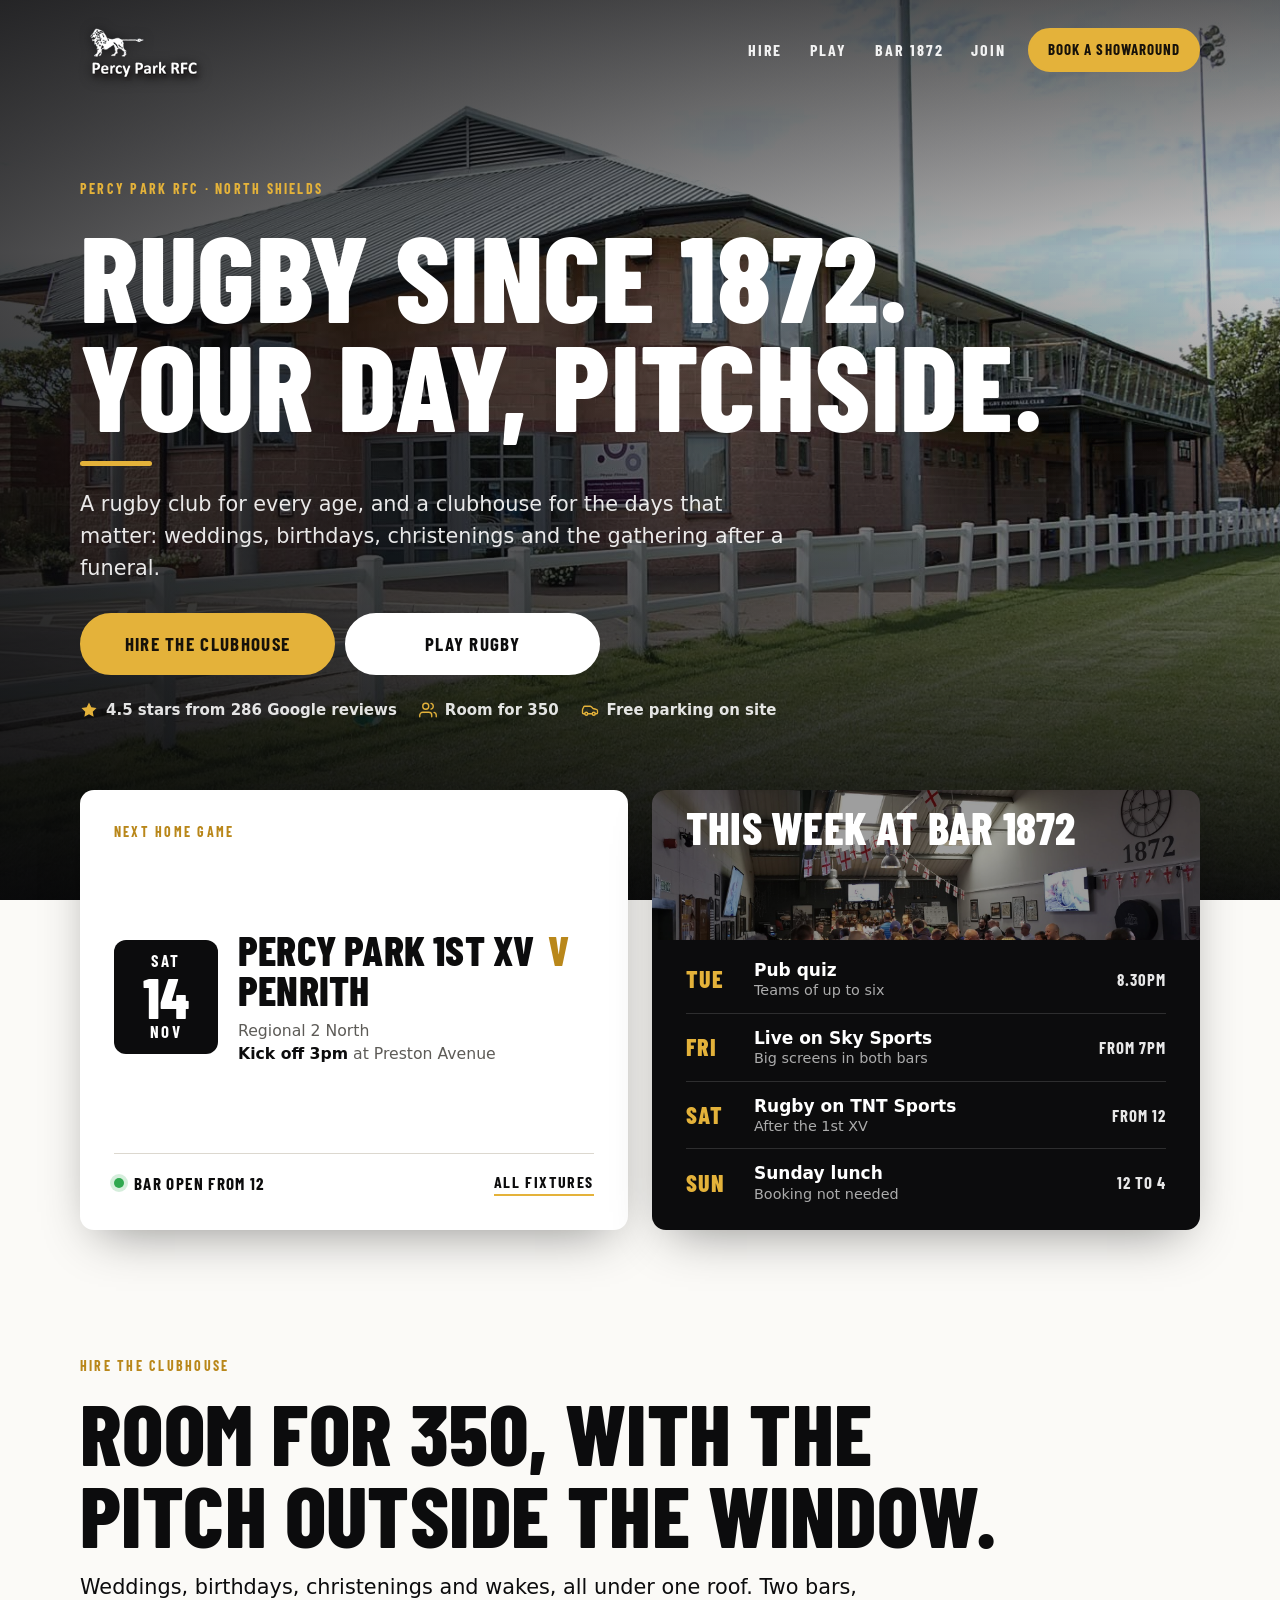
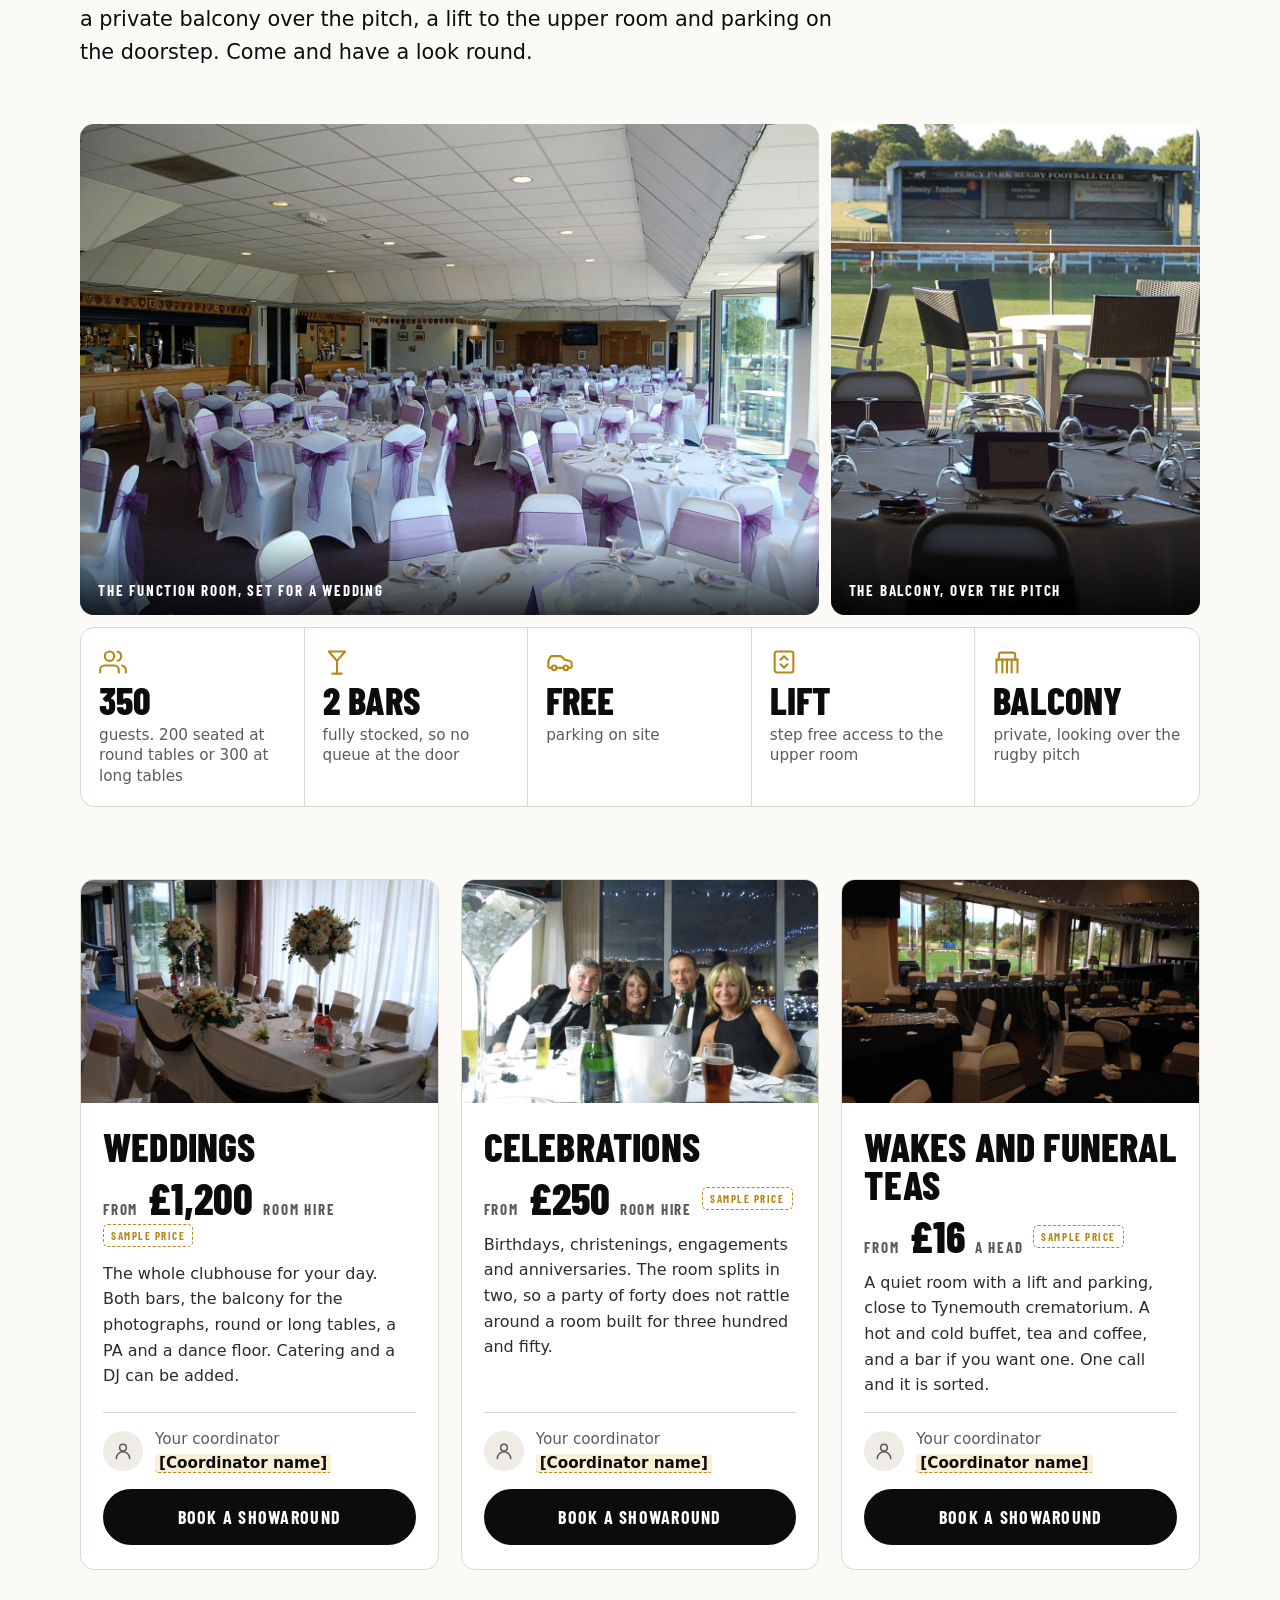
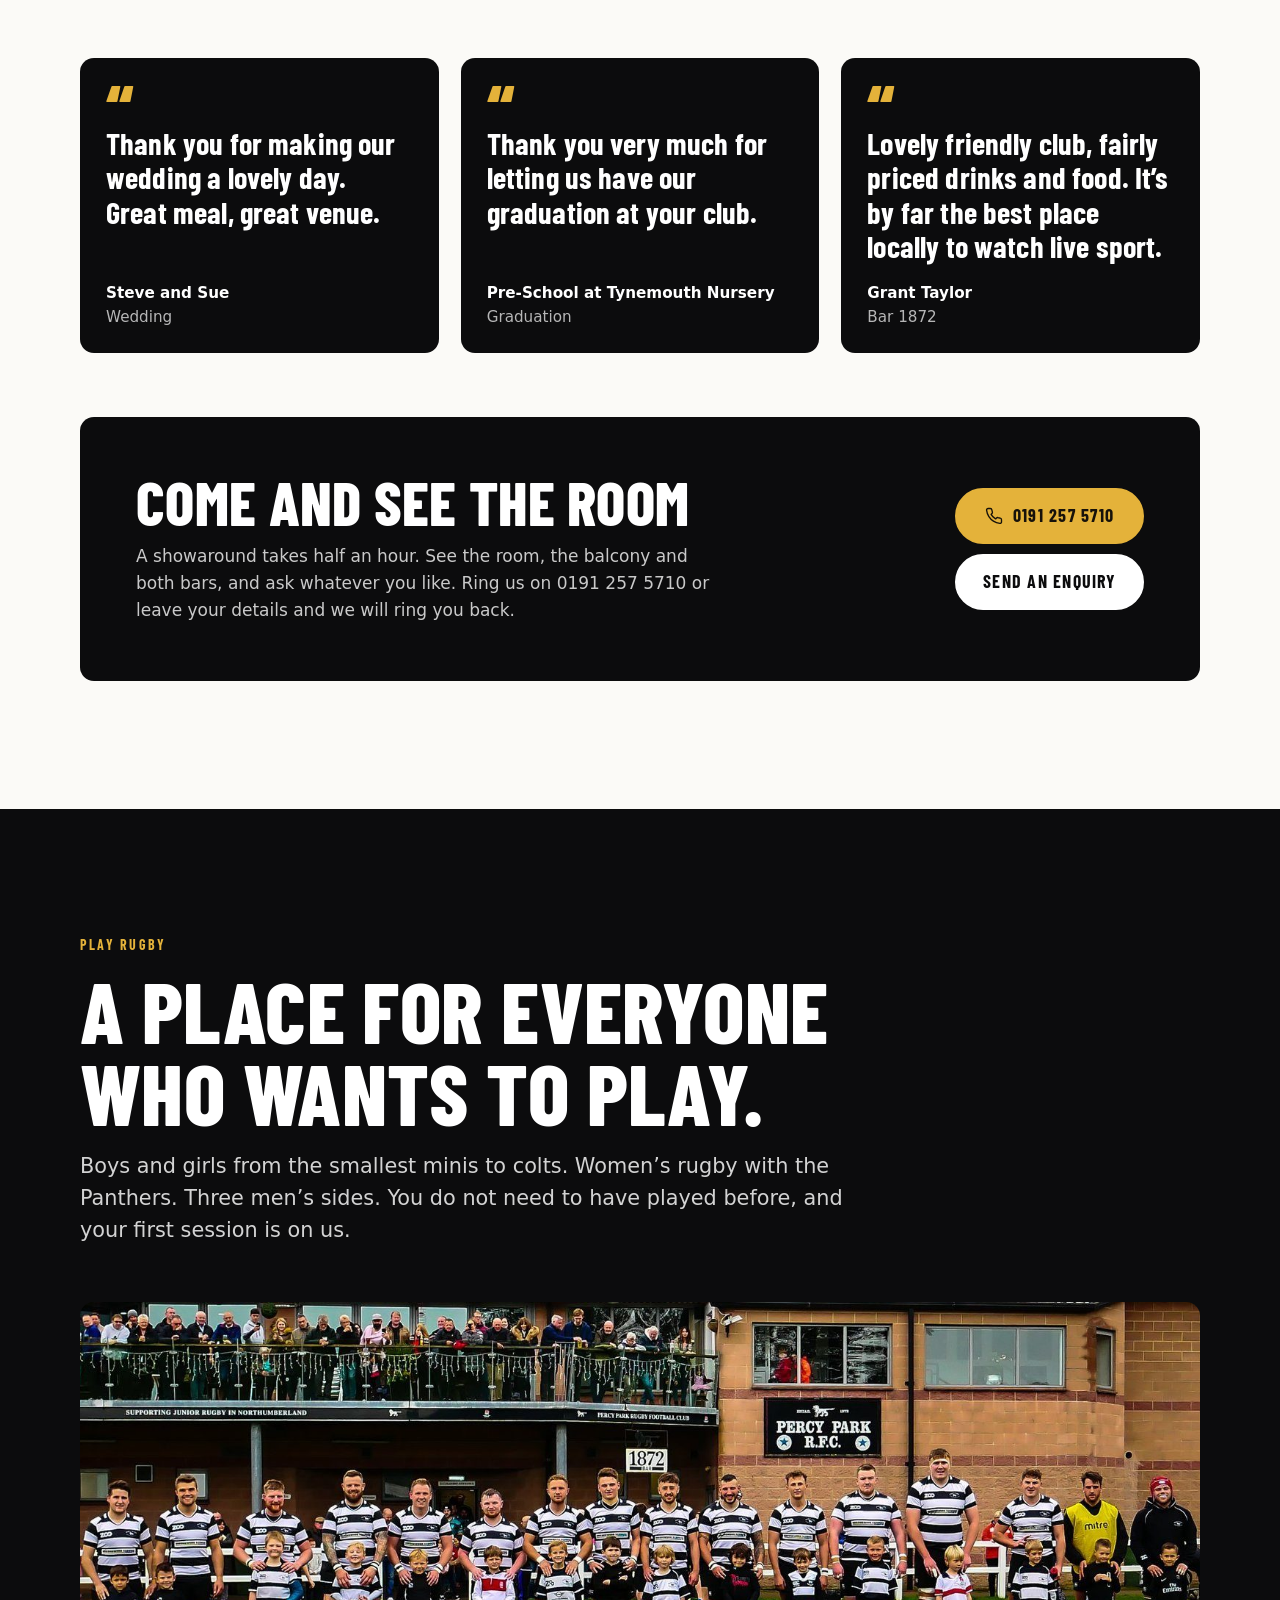
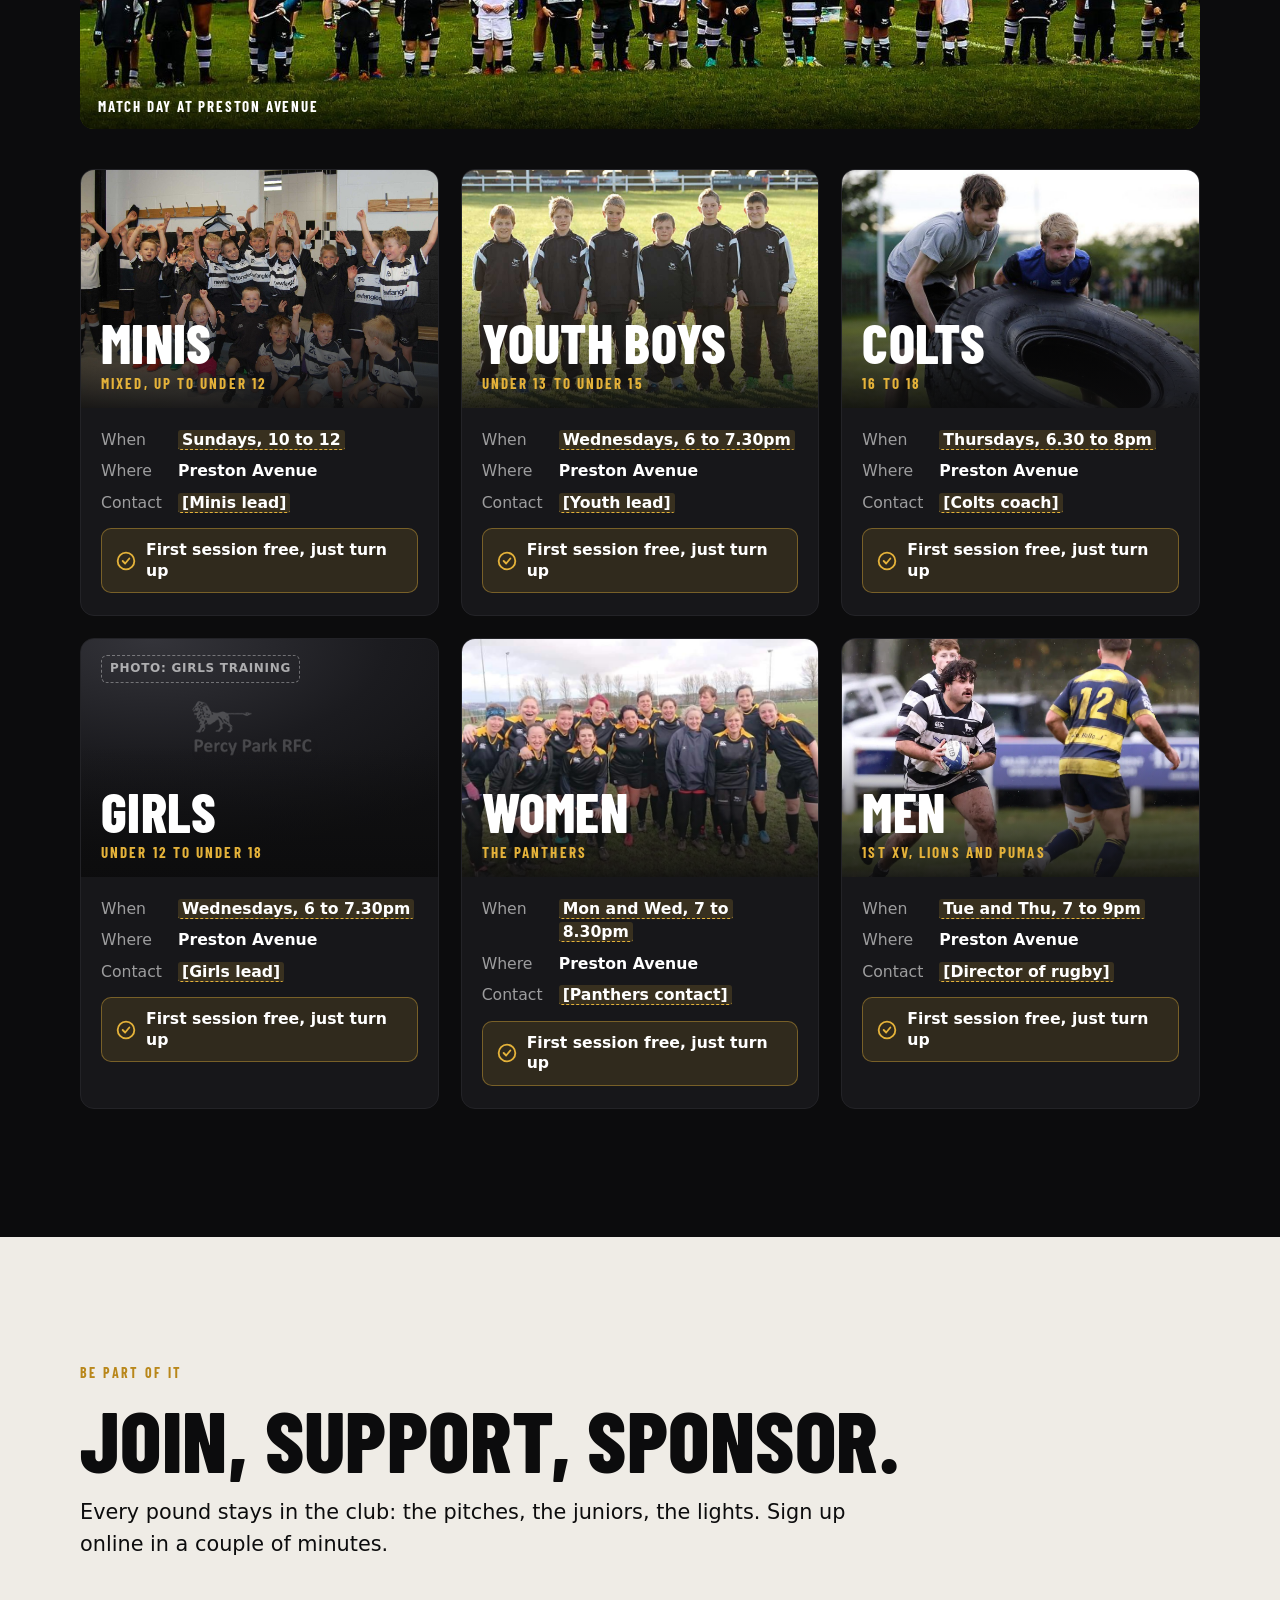
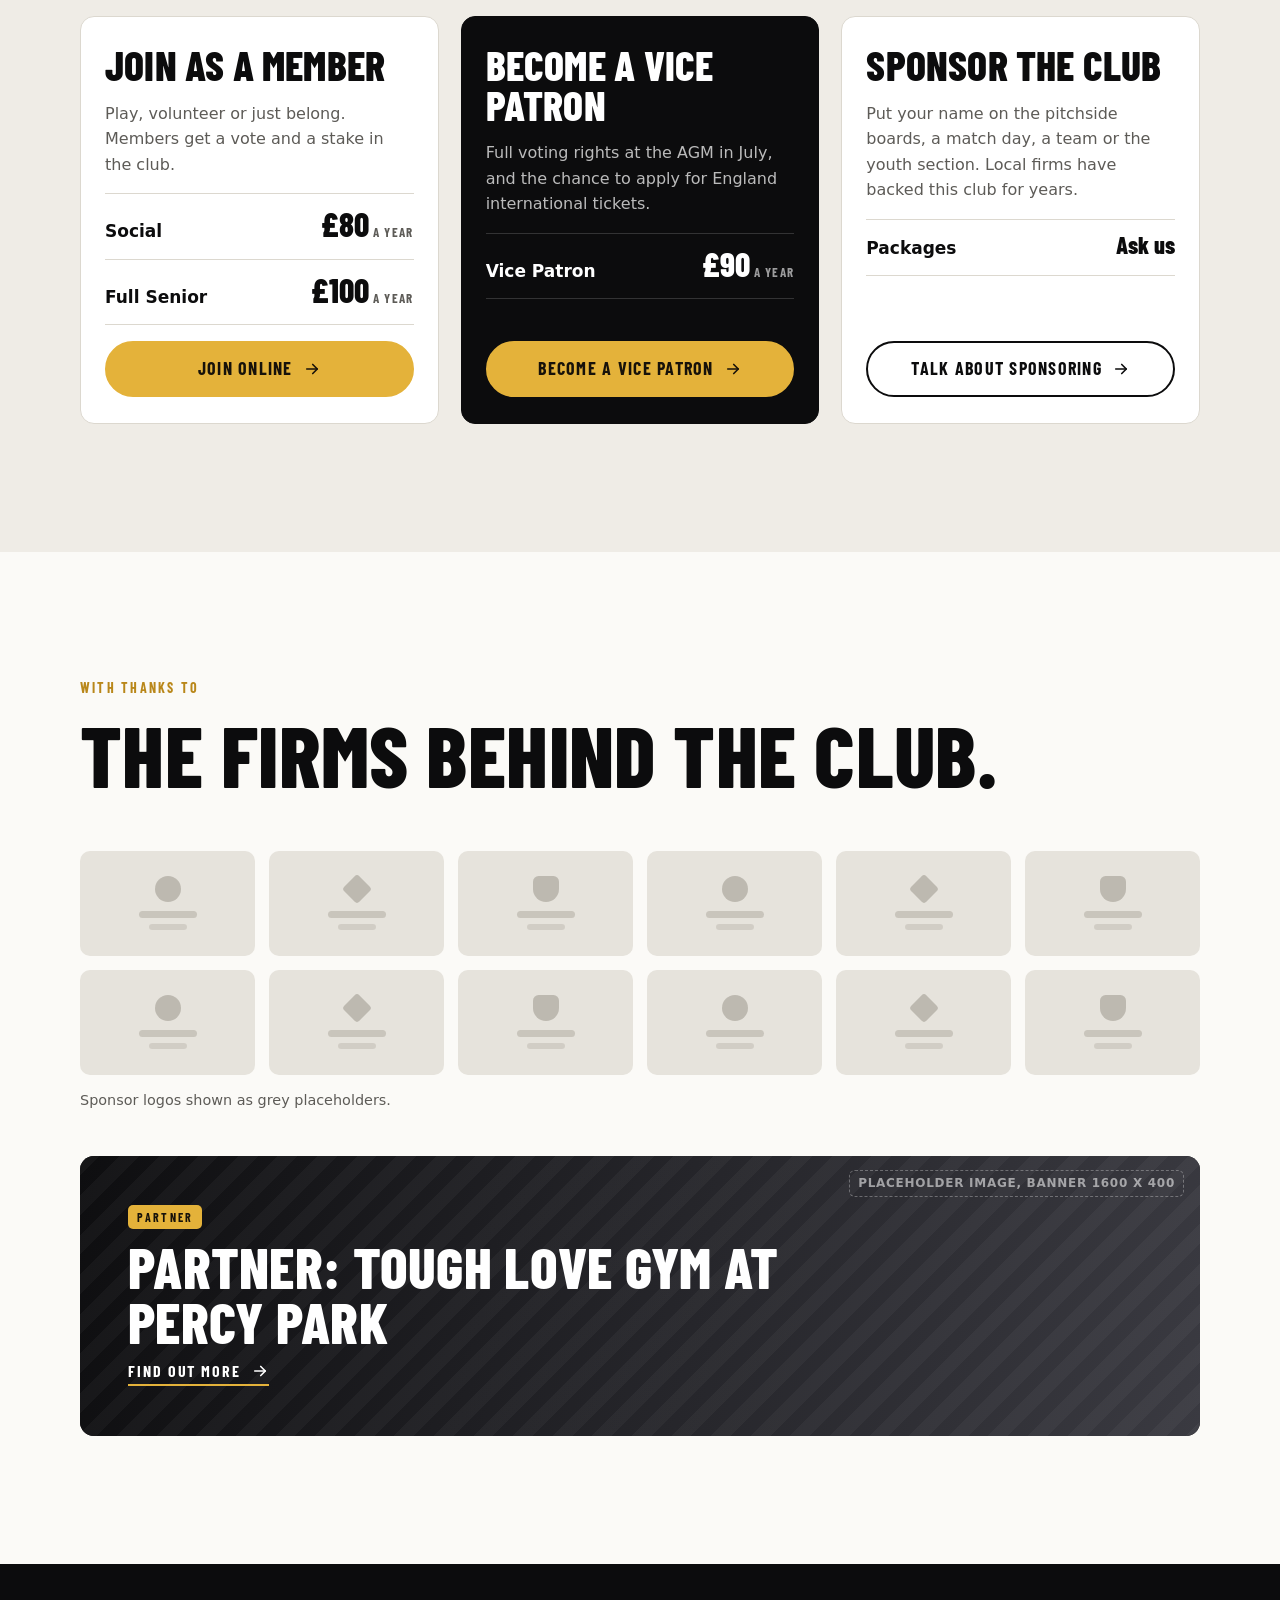
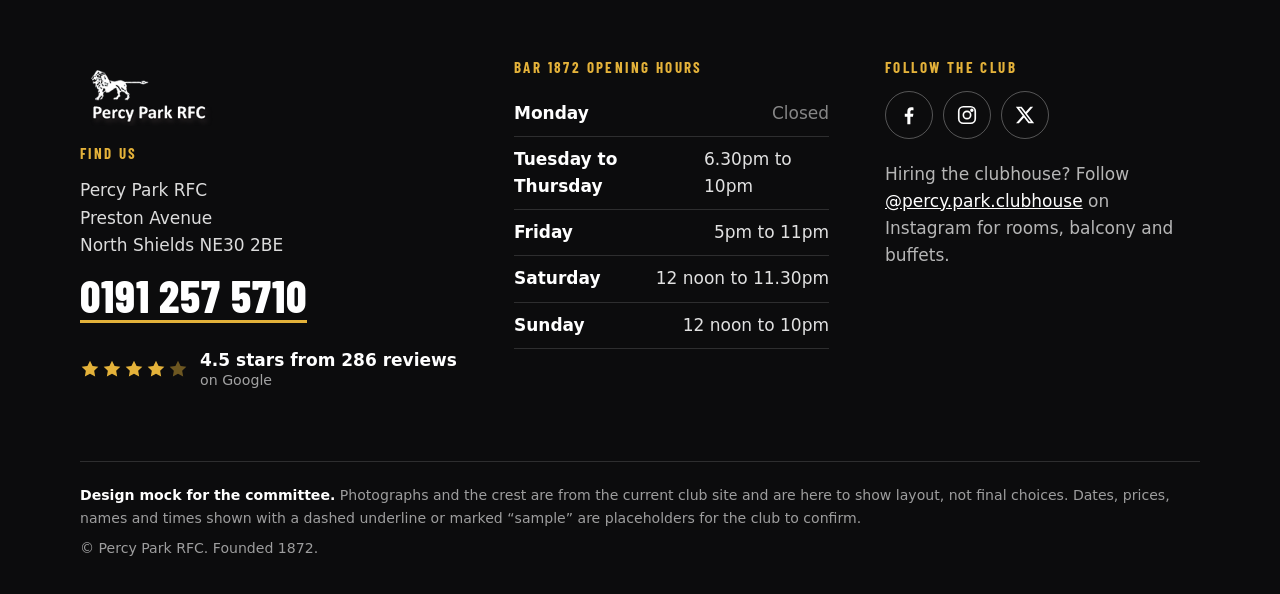
==== index.html @ fd5c981c "systems: start the Percy Park site from the homepage mock" ====
<!doctype html>
<html lang="en-GB">
<head>
<meta charset="utf-8">
<meta name="viewport" content="width=device-width, initial-scale=1">
<title>Percy Park RFC | Rugby since 1872, clubhouse hire in North Shields</title>
<meta name="description" content="Percy Park RFC, North Shields. Rugby for every age since 1872, and a clubhouse for weddings, celebrations and wakes with room for 350 and a balcony over the pitch.">
<meta name="theme-color" content="#0c0c0d">
<link rel="preconnect" href="https://fonts.googleapis.com">
<link rel="preconnect" href="https://fonts.gstatic.com" crossorigin>
<link href="https://fonts.googleapis.com/css2?family=Barlow+Condensed:wght@600;700;800&display=swap" rel="stylesheet">

<!--
  DESIGN MOCK for the Percy Park RFC committee. One page, no JavaScript, one Google Font (Barlow Condensed for display type, system fonts for body).

  REAL (taken from the audit notes or the club's own site on 2 Nov 2026):
  - Address, phone 0191 257 5710, bar hours (Google profile), 4.5 stars from 286 reviews
  - Capacity 350, two bars, balcony, lift, free on-site parking (Facebook venue post), seating 200 round / 300 long tables
  - Three testimonials, verbatim from the club's own Club Hire page
  - Photographs and the crest, downloaded from percyparkrfc.co.uk (2019/2020 uploads), for layout only
  - Social links, ClubZap sign-up address

  PLACEHOLDER (every one marked in a comment below, and styled with a dashed gold underline where it shows on the page):
  - Next home game, "This week at Bar 1872", all hire "from" prices, coordinator names, training days and times,
    contact names, sponsor board, the Tough Love Gym banner, the girls photograph
-->

<style>
:root{
  --ink:#0c0c0d; --ink-2:#17171a; --ink-3:#232327;
  --paper:#fbfaf7; --stone:#efece6; --line:#dcd8cf; --mute:#5d5b57;
  --gold:#e4b23a; --gold-deep:#b9871a; --on-gold:#17120a;
  --r:14px; --gut:16px; --max:1200px;
  --display:"Barlow Condensed","Arial Narrow","Helvetica Neue",Arial,sans-serif;
  --body:system-ui,-apple-system,"Segoe UI",Roboto,"Helvetica Neue",Arial,sans-serif;
}
*,*::before,*::after{box-sizing:border-box}
html{scroll-behavior:smooth;-webkit-text-size-adjust:100%}
body{margin:0;background:var(--paper);color:var(--ink);font:400 17px/1.6 var(--body);overflow-x:clip;-webkit-font-smoothing:antialiased}
img{display:block;max-width:100%;height:auto}
a{color:inherit}
h1,h2,h3,h4,p,ul,dl,dd,blockquote,figure{margin:0}
ul{padding:0;list-style:none}
.wrap{width:100%;max-width:var(--max);margin-inline:auto;padding-inline:var(--gut)}
@media(min-width:700px){:root{--gut:28px}}
@media(min-width:1100px){:root{--gut:40px}}

/* type */
.display,h1,h2,h3{font-family:var(--display);font-weight:800;text-transform:uppercase;letter-spacing:.005em;line-height:.95}
.eyebrow{font:700 14px/1.2 var(--display);letter-spacing:.16em;text-transform:uppercase}
h2{font-size:clamp(2.6rem,8.2vw,5.4rem)}
.lede{font-size:clamp(1.08rem,2.2vw,1.3rem);line-height:1.55;max-width:38em}
.section{padding-block:clamp(64px,10vw,128px)}
.section-head{margin-bottom:clamp(32px,5vw,56px);display:grid;gap:16px}
.section-head .eyebrow{color:var(--gold-deep)}
.dark .section-head .eyebrow,.hero .eyebrow{color:var(--gold)}

/* placeholders: shown so the committee can see what must be supplied */
.ph{background:rgba(228,178,58,.2);border-bottom:1px dashed var(--gold-deep);padding:0 4px;border-radius:3px;-webkit-box-decoration-break:clone;box-decoration-break:clone}
.coord .ph,.tile dd .ph{white-space:normal}
.dark .ph,.footer .ph{background:rgba(228,178,58,.16);border-color:var(--gold)}

/* buttons */
.btn{--bg:var(--ink);--fg:#fff;--bd:var(--ink);display:inline-flex;align-items:center;justify-content:center;gap:10px;min-height:56px;padding:12px 26px;border-radius:999px;background:var(--bg);color:var(--fg);border:2px solid var(--bd);font:700 18px/1.05 var(--display);letter-spacing:.07em;text-transform:uppercase;text-decoration:none;cursor:pointer;transition:background-color .2s,color .2s,border-color .2s,transform .2s;text-align:center}
.btn:hover{--bg:#000;transform:translateY(-1px)}
.btn svg{width:18px;height:18px;flex:none}
.btn-gold{--bg:var(--gold);--fg:var(--on-gold);--bd:var(--gold)}
.btn-gold:hover{--bg:#f0c04f;--bd:#f0c04f}
.btn-white{--bg:#fff;--fg:var(--ink);--bd:#fff}
.btn-white:hover{--bg:var(--stone);--bd:var(--stone)}
.btn-line{--bg:transparent;--fg:var(--ink);--bd:var(--ink)}
.btn-line:hover{--bg:var(--ink);--fg:#fff}
.dark .btn-line{--fg:#fff;--bd:rgba(255,255,255,.5)}
.dark .btn-line:hover{--bg:#fff;--fg:var(--ink);--bd:#fff}
.btn-block{width:100%}
:focus-visible{outline:3px solid var(--gold);outline-offset:3px;border-radius:6px}
.btn:focus-visible{outline-color:#fff;outline-offset:3px}
.btn-gold:focus-visible{outline-color:var(--ink)}
.dark .btn-gold:focus-visible{outline-color:#fff}

/* nav */
.nav{position:absolute;inset:0 0 auto 0;z-index:20;color:#fff}
.nav .wrap{display:flex;align-items:center;justify-content:space-between;height:84px}
.nav img.crest{width:112px;height:auto;filter:drop-shadow(0 1px 6px rgba(0,0,0,.6))}
.nav ul{display:flex;gap:4px;align-items:center}
.nav a.l{display:inline-flex;align-items:center;min-height:44px;padding:0 12px;font:700 16px/1 var(--display);letter-spacing:.12em;text-transform:uppercase;text-decoration:none;opacity:.92;transition:opacity .2s}
.nav a.l:hover{opacity:1;text-decoration:underline;text-underline-offset:6px;text-decoration-color:var(--gold)}
.nav .hide-s{display:none}
.nav .btn{min-height:44px;padding:8px 18px;font-size:15px;margin-left:6px}
@media(min-width:900px){.nav .hide-s{display:list-item}.nav img.crest{width:140px}.nav .wrap{height:100px}}

/* hero */
.hero{position:relative;color:#fff;background:var(--ink);isolation:isolate;min-height:min(100svh,920px);display:flex;align-items:flex-end;padding:132px 0 clamp(120px,16vw,180px)}
.hero .bg{position:absolute;inset:0;z-index:-2}
.hero .bg img{width:100%;height:100%;object-fit:cover;object-position:62% 50%;filter:saturate(.8) contrast(1.06) brightness(.92)}
.hero::after{content:"";position:absolute;inset:0;z-index:-1;background:linear-gradient(90deg,rgba(8,8,10,.72) 0%,rgba(8,8,10,.38) 55%,rgba(8,8,10,.15) 100%),linear-gradient(180deg,rgba(8,8,10,.55) 0%,rgba(8,8,10,0) 28%,rgba(8,8,10,.30) 58%,rgba(8,8,10,.95) 100%)}
@media(max-width:699px){.hero::after{background:linear-gradient(180deg,rgba(8,8,10,.55) 0%,rgba(8,8,10,.4) 35%,rgba(8,8,10,.62) 62%,rgba(8,8,10,.95) 100%)}}
.hero .wrap{display:grid;gap:22px}
.hero h1{font-size:clamp(3rem,13.2vw,7.6rem);line-height:.9;max-width:11em}
.hero h1 span{display:block}
.hero h1 .l2{color:#fff;border-left:0}
.hero .lede{color:rgba(255,255,255,.9);max-width:34em}
.hero .rule{width:72px;height:5px;background:var(--gold);border-radius:3px}
.hero .ctas{display:grid;grid-template-columns:1fr 1fr;gap:10px;max-width:520px;margin-top:6px}
.hero .ctas .btn{min-height:62px;font-size:17px;padding-inline:12px}
@media(min-width:700px){.hero .ctas .btn{font-size:19px;padding-inline:20px}}
.proof{display:flex;flex-wrap:wrap;gap:8px 22px;font:600 15px/1.3 var(--body);color:rgba(255,255,255,.88);margin-top:4px}
.proof li{display:flex;align-items:center;gap:8px}
.proof svg{width:18px;height:18px;color:var(--gold);flex:none}

/* strip */
.strip{position:relative;z-index:5;margin-top:calc(-1 * clamp(70px,9vw,110px))}
.strip .wrap{display:grid;gap:16px}
@media(min-width:900px){.strip .wrap{grid-template-columns:1fr 1fr;gap:24px;align-items:stretch}}
.card{background:#fff;border-radius:var(--r);box-shadow:0 18px 50px -18px rgba(0,0,0,.45)}
.fixture{padding:clamp(22px,3vw,34px);display:flex;flex-direction:column;gap:18px}
.fixture .fx{flex:1;align-content:center}
.fixture .eyebrow{color:var(--gold-deep)}
.fx{display:grid;grid-template-columns:auto 1fr;gap:20px;align-items:center}
.fx-date{background:var(--ink);color:#fff;border-radius:12px;width:104px;padding:12px 0 14px;text-align:center;font-family:var(--display);text-transform:uppercase;line-height:1}
.fx-date b{display:block;font-size:3.6rem;font-weight:800;line-height:.95}
.fx-date small{display:block;font-size:1.05rem;letter-spacing:.14em;font-weight:700}
.fx h3{font-size:clamp(1.9rem,5vw,2.6rem);line-height:.98}
.fx h3 em{font-style:normal;color:var(--gold-deep);padding:0 .12em}
.fx .meta{margin-top:10px;color:var(--mute);font-size:.98rem;line-height:1.45}
.fx .meta strong{color:var(--ink)}
.fixture .row{display:flex;flex-wrap:wrap;gap:10px 18px;align-items:center;justify-content:space-between;border-top:1px solid var(--line);padding-top:16px}
.baropen{display:inline-flex;align-items:center;gap:10px;font:700 17px/1 var(--display);letter-spacing:.08em;text-transform:uppercase}
.baropen i{width:10px;height:10px;border-radius:50%;background:#2fa84f;box-shadow:0 0 0 4px rgba(47,168,79,.2)}
.tlink{font:700 16px/1 var(--display);letter-spacing:.1em;text-transform:uppercase;text-decoration:none;border-bottom:2px solid var(--gold);padding:4px 0;cursor:pointer}
.tlink:hover{border-color:var(--ink)}

.thisweek{background:var(--ink);color:#fff;overflow:hidden;display:grid}
.thisweek .pic{position:relative;height:150px}
.thisweek .pic img{width:100%;height:100%;object-fit:cover;object-position:50% 38%;filter:brightness(.62) saturate(.9)}
.thisweek .pic .eyebrow{position:absolute;left:clamp(22px,3vw,34px);bottom:16px;color:var(--gold)}
.thisweek .pic h3{position:absolute;left:clamp(22px,3vw,34px);top:16px;font-size:clamp(2rem,5vw,2.8rem)}
.tw-list{padding:6px clamp(22px,3vw,34px) 14px}
.tw-list li{display:grid;grid-template-columns:54px 1fr auto;gap:14px;align-items:center;padding:13px 0;border-bottom:1px solid rgba(255,255,255,.14)}
.tw-list li:last-child{border-bottom:0}
.tw-list .day{font:800 1.5rem/1 var(--display);text-transform:uppercase;letter-spacing:.04em;color:var(--gold)}
.tw-list .what{font-weight:600;line-height:1.3}
.tw-list .what span{display:block;font-weight:400;font-size:.9rem;color:rgba(255,255,255,.66)}
.tw-list .when{font:700 1.05rem/1 var(--display);letter-spacing:.06em;text-transform:uppercase;text-align:right;color:rgba(255,255,255,.9)}

/* hire */
.hire{background:var(--paper)}
.hire h2{max-width:11em}
.rooms{display:grid;gap:12px;grid-template-columns:1fr}
@media(min-width:800px){.rooms{grid-template-columns:2fr 1fr;grid-auto-rows:1fr}}
.rooms figure{position:relative;border-radius:var(--r);overflow:hidden;background:var(--ink);min-height:240px}
.rooms img{width:100%;height:100%;object-fit:cover}
.rooms figcaption{position:absolute;left:0;right:0;bottom:0;padding:44px 18px 16px;color:#fff;font:700 15px/1.2 var(--display);letter-spacing:.12em;text-transform:uppercase;background:linear-gradient(0deg,rgba(0,0,0,.78),transparent)}
.rooms .big{aspect-ratio:3/2}
@media(min-width:800px){.rooms .big{aspect-ratio:auto;min-height:440px}}
.facts{display:grid;grid-template-columns:1fr 1fr;border:1px solid var(--line);border-radius:var(--r);background:#fff;margin-top:12px;overflow:hidden}
.facts li{display:flex;flex-direction:column;gap:6px;padding:20px 18px;border-bottom:1px solid var(--line);border-right:1px solid var(--line)}
.facts li:nth-child(2n){border-right:0}
.facts li:last-child{grid-column:1/-1;border-bottom:0;border-right:0}
.facts svg{width:28px;height:28px;color:var(--gold-deep)}
.facts b{font:800 2.4rem/.95 var(--display);text-transform:uppercase}
.facts span{font-size:.95rem;color:var(--mute);line-height:1.35}
@media(min-width:900px){.facts{grid-template-columns:repeat(5,1fr)}.facts li{border-bottom:0;border-right:1px solid var(--line)!important}.facts li:last-child{grid-column:auto;border-right:0!important}}

.hire-cards{display:grid;gap:16px;margin-top:clamp(40px,6vw,72px)}
@media(min-width:900px){.hire-cards{grid-template-columns:repeat(3,1fr);gap:22px}}
.hcard{background:#fff;border:1px solid var(--line);border-radius:var(--r);overflow:hidden;display:flex;flex-direction:column}
.hcard .ph-img{aspect-ratio:16/10;overflow:hidden;background:var(--ink)}
.hcard .ph-img img{width:100%;height:100%;object-fit:cover;transition:transform .5s}
.hcard:hover .ph-img img{transform:scale(1.03)}
.hcard .body{padding:24px 22px 24px;display:flex;flex-direction:column;gap:14px;flex:1}
.hcard h3{font-size:2.5rem}
.price{display:flex;align-items:baseline;flex-wrap:wrap;gap:6px 10px}
.price small{font:700 15px/1 var(--display);letter-spacing:.12em;text-transform:uppercase;color:var(--mute)}
.price b{font:800 2.7rem/.9 var(--display)}
.price .chip{font:700 11px/1 var(--display);letter-spacing:.14em;text-transform:uppercase;border:1px dashed var(--gold-deep);color:var(--gold-deep);padding:5px 7px;border-radius:5px;align-self:center}
.hcard .inc{color:#2c2b29;font-size:1rem}
.coord{display:flex;align-items:center;gap:12px;padding-top:14px;border-top:1px solid var(--line);font-size:.95rem;color:var(--mute);margin-top:auto}
.coord .av{width:40px;height:40px;border-radius:50%;background:var(--stone);display:grid;place-items:center;color:var(--mute);flex:none}
.coord .av svg{width:20px;height:20px}
.coord b{display:block;color:var(--ink);font-weight:600}

.quotes{display:grid;gap:14px;margin-top:clamp(48px,7vw,88px)}
@media(min-width:900px){.quotes{grid-template-columns:repeat(3,1fr);gap:22px}}
.quotes figure{background:var(--ink);color:#fff;border-radius:var(--r);padding:28px 26px 24px;display:flex;flex-direction:column;gap:18px;position:relative}
.quotes blockquote{font:700 clamp(1.55rem,3.4vw,1.9rem)/1.12 var(--display);text-transform:none;letter-spacing:.005em}
.quotes blockquote::before{content:"\201C";display:block;font:800 4.4rem/.6 var(--display);color:var(--gold);margin-bottom:6px;height:34px}
.quotes figcaption{margin-top:auto;font-size:.95rem;color:rgba(255,255,255,.7)}
.quotes figcaption b{color:#fff;font-weight:600}
.cta-band{margin-top:clamp(40px,6vw,64px);background:var(--ink);color:#fff;border-radius:var(--r);padding:clamp(28px,5vw,56px);display:grid;gap:22px;align-items:center}
@media(min-width:900px){.cta-band{grid-template-columns:1.4fr auto}}
.cta-band h3{font-size:clamp(2.2rem,5.6vw,3.8rem)}
.cta-band p{color:rgba(255,255,255,.78);margin-top:12px;max-width:34em}
.cta-band .acts{display:grid;gap:10px}
@media(min-width:560px) and (max-width:899px){.cta-band .acts{grid-template-columns:1fr 1fr}}

/* play */
.dark{background:var(--ink);color:#fff}
.play .section-head h2{max-width:10em}
.play .lede{color:rgba(255,255,255,.82)}
.matchday{position:relative;border-radius:var(--r);overflow:hidden;margin-bottom:clamp(24px,4vw,40px);aspect-ratio:16/9;max-height:520px;width:100%}
@media(min-width:700px){.matchday{aspect-ratio:21/8}}
.matchday img{width:100%;height:100%;object-fit:cover;object-position:50% 60%}
.matchday figcaption{position:absolute;left:0;right:0;bottom:0;padding:40px 18px 14px;font:700 15px/1.2 var(--display);letter-spacing:.12em;text-transform:uppercase;background:linear-gradient(0deg,rgba(0,0,0,.8),transparent)}
.tiles{display:grid;gap:16px}
@media(min-width:640px){.tiles{grid-template-columns:1fr 1fr}}
@media(min-width:1000px){.tiles{grid-template-columns:repeat(3,1fr);gap:22px}}
.tile{background:var(--ink-2);border:1px solid var(--ink-3);border-radius:var(--r);overflow:hidden;display:flex;flex-direction:column}
.tile .pic{position:relative;aspect-ratio:3/2;overflow:hidden;background:var(--ink-3)}
.tile .pic img{width:100%;height:100%;object-fit:cover;transition:transform .5s}
.tile:hover .pic img{transform:scale(1.03)}
.tile .pic::after{content:"";position:absolute;inset:0;background:linear-gradient(0deg,rgba(12,12,13,.9) 0%,rgba(12,12,13,0) 55%)}
.tile .pic .t{position:absolute;left:20px;right:20px;bottom:16px;z-index:2}
.tile h3{font-size:clamp(2.6rem,6.5vw,3.4rem);line-height:.9}
.tile .age{font:700 15px/1.2 var(--display);letter-spacing:.14em;text-transform:uppercase;color:var(--gold);margin-top:6px}
.tile .body{padding:20px 20px 22px;display:grid;gap:14px;flex:1;align-content:start}
.tile dl{display:grid;grid-template-columns:auto minmax(0,1fr);gap:8px 16px;font-size:.98rem;line-height:1.5}
.tile dt{color:rgba(255,255,255,.58)}
.tile dd{font-weight:600}
.free{display:flex;gap:10px;align-items:center;background:rgba(228,178,58,.12);border:1px solid rgba(228,178,58,.4);color:#fff;border-radius:10px;padding:11px 14px;font-weight:600;font-size:.98rem;line-height:1.3}
.free svg{width:20px;height:20px;color:var(--gold);flex:none}
.tile .more{margin-top:2px;align-self:start}
/* photo-needed block (girls tile) */
.nophoto{position:absolute;inset:0;background:radial-gradient(120% 90% at 20% 0%,#34343a 0%,#1b1b1f 55%,#111113 100%)}
.tile .pic .nophoto img{position:absolute;left:50%;top:36%;width:44%;max-width:230px;height:auto;object-fit:contain;transform:translate(-50%,-50%);opacity:.2;transition:none}
.tile:hover .pic .nophoto img{transform:translate(-50%,-50%)}
.nophoto span{position:absolute;left:20px;top:16px;font:600 12px/1.3 var(--body);letter-spacing:.06em;text-transform:uppercase;color:rgba(255,255,255,.62);border:1px dashed rgba(255,255,255,.35);padding:5px 8px;border-radius:6px}

/* join */
.join{background:var(--stone)}
.join-grid{display:grid;gap:16px}
@media(min-width:900px){.join-grid{grid-template-columns:repeat(3,1fr);gap:22px}}
.jcard{background:#fff;border-radius:var(--r);padding:28px 24px 26px;display:flex;flex-direction:column;gap:16px;border:1px solid var(--line)}
.jcard h3{font-size:2.6rem}
.jcard .sub{color:var(--mute);font-size:1rem}
.tiers{display:grid;gap:0;border-top:1px solid var(--line)}
.tiers li{display:flex;justify-content:space-between;align-items:baseline;padding:13px 0;border-bottom:1px solid var(--line);gap:12px}
.tiers span{font-weight:600}
.tiers b{font:800 2.1rem/1 var(--display)}
.tiers b small{font:700 13px/1 var(--display);letter-spacing:.1em;color:var(--mute);margin-left:4px;text-transform:uppercase}
.jcard .btn{margin-top:auto}
.jcard.feature{background:var(--ink);color:#fff;border-color:var(--ink)}
.jcard.feature .sub{color:rgba(255,255,255,.72)}
.jcard.feature .tiers,.jcard.feature .tiers li{border-color:rgba(255,255,255,.16)}
.jcard.feature .tiers b small{color:rgba(255,255,255,.6)}
.jcard.feature .btn-line{--fg:#fff;--bd:rgba(255,255,255,.5)}
.jcard.feature .btn-line:hover{--bg:#fff;--fg:var(--ink);--bd:#fff}

/* sponsors */
.sponsors{background:var(--paper)}
.logos{display:grid;grid-template-columns:repeat(3,1fr);gap:10px}
@media(min-width:700px){.logos{grid-template-columns:repeat(4,1fr)}}
@media(min-width:1000px){.logos{grid-template-columns:repeat(6,1fr);gap:14px}}
.logos li{aspect-ratio:5/3;background:#e6e3dc;border-radius:10px;display:grid;place-content:center;gap:9px;justify-items:center}
.logos li i{display:block;width:26px;height:26px;background:#bdb9b0}
.logos li:nth-child(3n+1) i{border-radius:50%}
.logos li:nth-child(3n+2) i{border-radius:4px;transform:rotate(45deg) scale(.82)}
.logos li:nth-child(3n) i{border-radius:6px 6px 14px 14px}
.logos li span{display:block;width:58px;height:7px;background:#c9c5bc;border-radius:4px}
.logos li span+span{width:38px;height:6px;margin-top:-3px;opacity:.7}
.sp-note{margin-top:14px;font-size:.9rem;color:var(--mute)}
.ad{margin-top:clamp(28px,4vw,44px);position:relative;border-radius:var(--r);overflow:hidden;background:#17171a;color:#fff;display:grid;min-height:220px;text-decoration:none;cursor:pointer;isolation:isolate}
@media(min-width:800px){.ad{min-height:0;aspect-ratio:4/1;align-items:center}}
.ad .ad-img{position:absolute;inset:0;z-index:-1;background:
  repeating-linear-gradient(135deg,rgba(255,255,255,.035) 0 14px,transparent 14px 28px),
  linear-gradient(100deg,#0e0e10 0%,#26262b 55%,#3a3a41 100%)}
.ad .ad-img em{position:absolute;right:16px;top:14px;font:600 12px/1.3 var(--body);font-style:normal;letter-spacing:.06em;text-transform:uppercase;color:rgba(255,255,255,.55);border:1px dashed rgba(255,255,255,.3);padding:5px 8px;border-radius:6px}
.ad .in{padding:28px clamp(22px,4vw,48px);display:grid;gap:10px;align-content:center}
.ad .tag{justify-self:start;font:700 12px/1 var(--display);letter-spacing:.18em;text-transform:uppercase;background:var(--gold);color:var(--on-gold);padding:6px 9px;border-radius:5px}
.ad h3{font-size:clamp(2rem,5.4vw,3.6rem);line-height:.95;max-width:12em}
.ad .go{font:700 16px/1 var(--display);letter-spacing:.12em;text-transform:uppercase;display:inline-flex;gap:10px;align-items:center;border-bottom:2px solid var(--gold);justify-self:start;padding:4px 0}
.ad:hover .go{border-color:#fff}

/* footer */
.footer{background:var(--ink);color:#fff;padding:clamp(56px,8vw,96px) 0 0}
.fgrid{display:grid;gap:40px}
@media(min-width:900px){.fgrid{grid-template-columns:1.2fr 1fr 1fr;gap:56px}}
.footer .crest{width:150px;margin-bottom:20px}
.footer h4{font:700 15px/1 var(--display);letter-spacing:.16em;text-transform:uppercase;color:var(--gold);margin-bottom:16px}
.footer address{font-style:normal;color:rgba(255,255,255,.86);line-height:1.6}
.footer .tel{display:inline-block;margin-top:14px;font:800 clamp(2rem,6vw,2.8rem)/1 var(--display);letter-spacing:.02em;text-decoration:none;border-bottom:3px solid var(--gold);padding-bottom:2px}
.hours{display:grid;gap:0}
.hours li{display:flex;justify-content:space-between;gap:16px;padding:9px 0;border-bottom:1px solid rgba(255,255,255,.14);color:rgba(255,255,255,.88)}
.hours li b{font-weight:600;color:#fff}
.hours li.closed span{color:rgba(255,255,255,.5)}
.social{display:flex;gap:10px;flex-wrap:wrap}
.social a{width:48px;height:48px;border-radius:50%;border:1px solid rgba(255,255,255,.3);display:grid;place-items:center;transition:background-color .2s,color .2s;cursor:pointer}
.social a:hover{background:#fff;color:var(--ink)}
.social svg{width:22px;height:22px}
.reviews{margin-top:26px;display:flex;align-items:center;gap:12px;font-weight:600;line-height:1.3}
.stars{display:flex;gap:2px;color:var(--gold)}
.stars svg{width:20px;height:20px}
.reviews small{display:block;font-weight:400;color:rgba(255,255,255,.62)}
.mocknote{margin-top:clamp(40px,6vw,72px);border-top:1px solid rgba(255,255,255,.14);padding:22px 0 34px;display:grid;gap:8px;font-size:.88rem;color:rgba(255,255,255,.6)}
.mocknote b{color:#fff;font-weight:600}

@media(prefers-reduced-motion:reduce){*{transition:none!important;scroll-behavior:auto!important}}
</style>
</head>
<body>

<!-- SVG icon sprite (Lucide style, 24x24 strokes). Inline, no library. -->
<svg width="0" height="0" style="position:absolute" aria-hidden="true" focusable="false">
  <defs>
    <symbol id="i-users" viewBox="0 0 24 24" fill="none" stroke="currentColor" stroke-width="1.8" stroke-linecap="round" stroke-linejoin="round"><path d="M17 21v-2a4 4 0 0 0-4-4H5a4 4 0 0 0-4 4v2"/><circle cx="9" cy="7" r="4"/><path d="M23 21v-2a4 4 0 0 0-3-3.87"/><path d="M16 3.13a4 4 0 0 1 0 7.75"/></symbol>
    <symbol id="i-glass" viewBox="0 0 24 24" fill="none" stroke="currentColor" stroke-width="1.8" stroke-linecap="round" stroke-linejoin="round"><path d="M8 22h8"/><path d="M12 11v11"/><path d="m19 3-7 8-7-8Z"/></symbol>
    <symbol id="i-car" viewBox="0 0 24 24" fill="none" stroke="currentColor" stroke-width="1.8" stroke-linecap="round" stroke-linejoin="round"><path d="M19 17h2c.6 0 1-.4 1-1v-3c0-.9-.7-1.7-1.5-1.9C18.7 10.6 16 10 16 10s-1.3-1.4-2.2-2.3c-.5-.4-1.1-.7-1.8-.7H5c-.6 0-1.1.4-1.4.9l-1.4 2.9A3.7 3.7 0 0 0 2 12v4c0 .6.4 1 1 1h2"/><circle cx="7" cy="17" r="2"/><path d="M9 17h6"/><circle cx="17" cy="17" r="2"/></symbol>
    <symbol id="i-lift" viewBox="0 0 24 24" fill="none" stroke="currentColor" stroke-width="1.8" stroke-linecap="round" stroke-linejoin="round"><rect x="4" y="3" width="16" height="18" rx="2"/><path d="m9 10 3-3 3 3"/><path d="m9 14 3 3 3-3"/></symbol>
    <symbol id="i-balcony" viewBox="0 0 24 24" fill="none" stroke="currentColor" stroke-width="1.8" stroke-linecap="round" stroke-linejoin="round"><path d="M3 10h18"/><path d="M3 21V10"/><path d="M21 21V10"/><path d="M8 10v11"/><path d="M12 10v11"/><path d="M16 10v11"/><path d="M5 10V6a2 2 0 0 1 2-2h10a2 2 0 0 1 2 2v4"/></symbol>
    <symbol id="i-star" viewBox="0 0 24 24" fill="currentColor"><path d="m12 2 3.1 6.3 6.9 1-5 4.9 1.2 6.9L12 17.8 5.8 21.1 7 14.2 2 9.3l6.9-1z"/></symbol>
    <symbol id="i-pin" viewBox="0 0 24 24" fill="none" stroke="currentColor" stroke-width="1.8" stroke-linecap="round" stroke-linejoin="round"><path d="M20 10c0 6-8 12-8 12S4 16 4 10a8 8 0 0 1 16 0Z"/><circle cx="12" cy="10" r="3"/></symbol>
    <symbol id="i-user" viewBox="0 0 24 24" fill="none" stroke="currentColor" stroke-width="1.8" stroke-linecap="round" stroke-linejoin="round"><circle cx="12" cy="8" r="4"/><path d="M4 21a8 8 0 0 1 16 0"/></symbol>
    <symbol id="i-arrow" viewBox="0 0 24 24" fill="none" stroke="currentColor" stroke-width="2.2" stroke-linecap="round" stroke-linejoin="round"><path d="M5 12h14"/><path d="m13 6 6 6-6 6"/></symbol>
    <symbol id="i-check" viewBox="0 0 24 24" fill="none" stroke="currentColor" stroke-width="2.2" stroke-linecap="round" stroke-linejoin="round"><circle cx="12" cy="12" r="10"/><path d="m8 12 3 3 5-6"/></symbol>
    <symbol id="i-phone" viewBox="0 0 24 24" fill="none" stroke="currentColor" stroke-width="1.8" stroke-linecap="round" stroke-linejoin="round"><path d="M22 16.9v3a2 2 0 0 1-2.2 2 19.8 19.8 0 0 1-8.6-3.1 19.5 19.5 0 0 1-6-6A19.8 19.8 0 0 1 2.1 4.2 2 2 0 0 1 4.1 2h3a2 2 0 0 1 2 1.7c.1 1 .4 1.9.7 2.8a2 2 0 0 1-.5 2.1L8.1 9.9a16 16 0 0 0 6 6l1.3-1.3a2 2 0 0 1 2.1-.4c.9.3 1.8.6 2.8.7a2 2 0 0 1 1.7 2Z"/></symbol>
    <symbol id="i-fb" viewBox="0 0 24 24" fill="currentColor"><path d="M13.5 22v-8.2h2.8l.5-3.3h-3.3V8.4c0-1 .4-1.7 1.8-1.7h1.6V3.8c-.3 0-1.3-.2-2.5-.2-2.5 0-4.2 1.5-4.2 4.3v2.6H7.4v3.3h2.8V22z"/></symbol>
    <symbol id="i-ig" viewBox="0 0 24 24" fill="none" stroke="currentColor" stroke-width="1.8" stroke-linecap="round" stroke-linejoin="round"><rect x="3" y="3" width="18" height="18" rx="5"/><circle cx="12" cy="12" r="4"/><circle cx="17.3" cy="6.7" r="1" fill="currentColor"/></symbol>
    <symbol id="i-x" viewBox="0 0 24 24" fill="currentColor"><path d="M17.8 3h3.1l-6.8 7.7L22 21h-6.2l-4.9-6.3L5.3 21H2.2l7.3-8.3L2 3h6.4l4.4 5.8zm-1.1 16.2h1.7L7.4 4.7H5.6z"/></symbol>
  </defs>
</svg>

<header class="nav">
  <div class="wrap">
    <a href="#top" aria-label="Percy Park RFC, home"><img class="crest" src="img/crest.png" alt="Percy Park RFC lion crest" width="202" height="90"></a>
    <nav aria-label="Main">
      <ul>
        <li><a class="l" href="#hire">Hire</a></li>
        <li><a class="l" href="#play">Play</a></li>
        <li class="hide-s"><a class="l" href="#bar">Bar 1872</a></li>
        <li><a class="l" href="#join">Join</a></li>
        <li class="hide-s"><a class="btn btn-gold" href="#hire">Book a showaround</a></li>
      </ul>
    </nav>
  </div>
</header>

<main id="top">

<!-- HERO: one place, two trades -->
<section class="hero" aria-labelledby="h1">
  <div class="bg"><img src="img/hero-clubhouse.jpg" alt="The Percy Park clubhouse on Preston Avenue, with its balcony looking over the pitch" width="1504" height="1000" fetchpriority="high"></div>
  <div class="wrap">
    <p class="eyebrow">Percy Park RFC &middot; North Shields</p>
    <h1 id="h1"><span>Rugby since 1872.</span><span class="l2">Your day, pitchside.</span></h1>
    <div class="rule" aria-hidden="true"></div>
    <p class="lede">A rugby club for every age, and a clubhouse for the days that matter: weddings, birthdays, christenings and the gathering after a funeral.</p>
    <div class="ctas">
      <a class="btn btn-gold" href="#hire">Hire the clubhouse</a>
      <a class="btn btn-white" href="#play">Play rugby</a>
    </div>
    <ul class="proof">
      <li><svg><use href="#i-star"/></svg>4.5 stars from 286 Google reviews</li>
      <li><svg><use href="#i-users"/></svg>Room for 350</li>
      <li><svg><use href="#i-car"/></svg>Free parking on site</li>
    </ul>
  </div>
</section>

<!-- STRIP: next home game and this week at the bar -->
<section class="strip" aria-label="Next home game and this week at Bar 1872" id="bar">
  <div class="wrap">

    <!-- PLACEHOLDER: fixture. Real club, real league (Regional 2 North, per the audit), invented date and opponent pairing. Pull from the ClubZap fixtures feed when built. -->
    <article class="card fixture" data-placeholder="next-home-game">
      <p class="eyebrow">Next home game</p>
      <div class="fx">
        <div class="fx-date" aria-label="Saturday 14 November"><small>Sat</small><b>14</b><small>Nov</small></div>
        <div>
          <h3>Percy Park 1st XV <em>v</em> Penrith</h3>
          <p class="meta">Regional 2 North<br><strong>Kick off 3pm</strong> at Preston Avenue</p>
        </div>
      </div>
      <div class="row">
        <span class="baropen"><i aria-hidden="true"></i>Bar open from 12</span>
        <a class="tlink" href="https://percyparkrfc.clubzap.com/fixtures">All fixtures</a>
      </div>
    </article>

    <!-- PLACEHOLDER: "This week at Bar 1872". Items and times are invented examples of the kind of listing the club would keep updated. Sky and TNT are real (audit); quiz and Sunday lunch are NOT confirmed by the notes. -->
    <article class="card thisweek" data-placeholder="this-week-at-bar-1872">
      <div class="pic">
        <img src="img/bar-1872.jpg" alt="A full bar on a match day under the 1872 clock" width="1600" height="1200" loading="lazy">
        <h3>This week at Bar 1872</h3>
      </div>
      <ul class="tw-list">
        <li><span class="day">Tue</span><span class="what">Pub quiz<span>Teams of up to six</span></span><span class="when">8.30pm</span></li>
        <li><span class="day">Fri</span><span class="what">Live on Sky Sports<span>Big screens in both bars</span></span><span class="when">From 7pm</span></li>
        <li><span class="day">Sat</span><span class="what">Rugby on TNT Sports<span>After the 1st XV</span></span><span class="when">From 12</span></li>
        <li><span class="day">Sun</span><span class="what">Sunday lunch<span>Booking not needed</span></span><span class="when">12 to 4</span></li>
      </ul>
    </article>

  </div>
</section>

<!-- HIRE -->
<section class="section hire" id="hire" aria-labelledby="hire-h">
  <div class="wrap">
    <div class="section-head">
      <p class="eyebrow">Hire the clubhouse</p>
      <h2 id="hire-h">Room for 350, with the pitch outside the window.</h2>
      <p class="lede">Weddings, birthdays, christenings and wakes, all under one roof. Two bars, a private balcony over the pitch, a lift to the upper room and parking on the doorstep. Come and have a look round.</p>
    </div>

    <div class="rooms">
      <figure class="big"><img src="img/room-wide.jpg" alt="The function room set with round tables for a wedding" width="1504" height="1000" loading="lazy"><figcaption>The function room, set for a wedding</figcaption></figure>
      <figure><img src="img/room-balcony.jpg" alt="Tables by the glass doors and the balcony looking over the pitch" width="1504" height="1000" loading="lazy"><figcaption>The balcony, over the pitch</figcaption></figure>
    </div>

    <ul class="facts" aria-label="The clubhouse at a glance">
      <li><svg><use href="#i-users"/></svg><b>350</b><span>guests. 200 seated at round tables or 300 at long tables</span></li>
      <li><svg><use href="#i-glass"/></svg><b>2 bars</b><span>fully stocked, so no queue at the door</span></li>
      <li><svg><use href="#i-car"/></svg><b>Free</b><span>parking on site <!-- Source: club Facebook venue post. Google reviews are split on parking: confirm bay numbers before this goes live. --></span></li>
      <li><svg><use href="#i-lift"/></svg><b>Lift</b><span>step free access to the upper room</span></li>
      <li><svg><use href="#i-balcony"/></svg><b>Balcony</b><span>private, looking over the rugby pitch</span></li>
    </ul>

    <!--
      HIRE CARDS. Prices are PLACEHOLDERS. The figures in data-from-price are sample numbers only, chosen to sit inside the local ranges in the market notes
      (club room hire £95 to £250; wakes £15 to £25 a head). The club must set the real "from" figures. The "Sample price" chip stays until it does.
      Coordinator names are PLACEHOLDERS: the audit says the named manager on the current site has left.
      Included lists are drawn from the current Club Hire page spec (PA, disco, catering available, partitioning, lift, two bars). Wake wording is a draft.
    -->
    <div class="hire-cards">
      <article class="hcard" id="weddings" data-event="weddings" data-from-price="1200" data-price-unit="per day, room hire">
        <div class="ph-img"><img src="img/room-wedding.jpg" alt="A wedding top table with flowers beside the balcony doors" width="1600" height="1064" loading="lazy"></div>
        <div class="body">
          <h3>Weddings</h3>
          <p class="price"><small>from</small><b>&pound;1,200</b><small>room hire</small><span class="chip">Sample price</span></p>
          <p class="inc">The whole clubhouse for your day. Both bars, the balcony for the photographs, round or long tables, a PA and a dance floor. Catering and a DJ can be added.</p>
          <p class="coord"><span class="av"><svg><use href="#i-user"/></svg></span><span>Your coordinator<b><span class="ph">[Coordinator name]</span></b></span></p>
          <a class="btn btn-block" href="#showaround" data-enquiry="weddings">Book a showaround</a>
        </div>
      </article>

      <article class="hcard" id="celebrations" data-event="celebrations" data-from-price="250" data-price-unit="per event, room hire">
        <div class="ph-img"><img src="img/room-celebration.jpg" alt="Guests laughing together at a dinner dance in the clubhouse" width="960" height="720" loading="lazy"></div>
        <div class="body">
          <h3>Celebrations</h3>
          <p class="price"><small>from</small><b>&pound;250</b><small>room hire</small><span class="chip">Sample price</span></p>
          <p class="inc">Birthdays, christenings, engagements and anniversaries. The room splits in two, so a party of forty does not rattle around a room built for three hundred and fifty.</p>
          <p class="coord"><span class="av"><svg><use href="#i-user"/></svg></span><span>Your coordinator<b><span class="ph">[Coordinator name]</span></b></span></p>
          <a class="btn btn-block" href="#showaround" data-enquiry="celebrations">Book a showaround</a>
        </div>
      </article>

      <article class="hcard" id="wakes" data-event="wakes" data-from-price="16" data-price-unit="per head, buffet included, minimum numbers apply">
        <div class="ph-img"><img src="img/room-evening.jpg" alt="The function room in soft evening light" width="1600" height="1200" loading="lazy"></div>
        <div class="body">
          <h3>Wakes and funeral teas</h3>
          <p class="price"><small>from</small><b>&pound;16</b><small>a head</small><span class="chip">Sample price</span></p>
          <p class="inc">A quiet room with a lift and parking, close to Tynemouth crematorium. A hot and cold buffet, tea and coffee, and a bar if you want one. One call and it is sorted.</p>
          <p class="coord"><span class="av"><svg><use href="#i-user"/></svg></span><span>Your coordinator<b><span class="ph">[Coordinator name]</span></b></span></p>
          <a class="btn btn-block" href="#showaround" data-enquiry="wakes">Book a showaround</a>
        </div>
      </article>
    </div>

    <!-- Testimonials: the three below are VERBATIM from the club's own Club Hire page (11 testimonials on the current site), as quoted in the audit notes. -->
    <div class="quotes" aria-label="What people say about the clubhouse">
      <figure>
        <blockquote>Thank you for making our wedding a lovely day. Great meal, great venue.</blockquote>
        <figcaption><b>Steve and Sue</b><br>Wedding</figcaption>
      </figure>
      <figure>
        <blockquote>Thank you very much for letting us have our graduation at your club.</blockquote>
        <figcaption><b>Pre-School at Tynemouth Nursery</b><br>Graduation</figcaption>
      </figure>
      <figure>
        <blockquote>Lovely friendly club, fairly priced drinks and food. It&rsquo;s by far the best place locally to watch live sport.</blockquote>
        <figcaption><b>Grant Taylor</b><br>Bar 1872</figcaption>
      </figure>
    </div>

    <div class="cta-band" id="showaround">
      <div>
        <h3>Come and see the room</h3>
        <p>A showaround takes half an hour. See the room, the balcony and both bars, and ask whatever you like. Ring us on 0191 257 5710 or leave your details and we will ring you back.</p>
      </div>
      <div class="acts">
        <a class="btn btn-gold" href="tel:01912575710"><svg><use href="#i-phone"/></svg>0191 257 5710</a>
        <a class="btn btn-white" href="mailto:info@percyparkrfc.co.uk?subject=Showaround%20enquiry">Send an enquiry</a>
      </div>
    </div>
  </div>
</section>

<!-- PLAY -->
<section class="section dark play" id="play" aria-labelledby="play-h">
  <div class="wrap">
    <div class="section-head">
      <p class="eyebrow">Play rugby</p>
      <h2 id="play-h">A place for everyone who wants to play.</h2>
      <p class="lede">Boys and girls from the smallest minis to colts. Women&rsquo;s rugby with the Panthers. Three men&rsquo;s sides. You do not need to have played before, and your first session is on us.</p>
    </div>

    <figure class="matchday"><img src="img/matchday-wide.jpg" alt="The Percy Park first team lined up in black and white hoops with young mascots, the balcony full of supporters behind" width="1600" height="581" loading="lazy"><figcaption>Match day at Preston Avenue</figcaption></figure>

    <!--
      PLAY TILES. All six are the same size on purpose: girls and women sit level with the men, not under them.
      Days and times are PLACEHOLDERS. Where the current site gives a time (minis Sunday 10 to 12, Panthers Monday and Wednesday 7 to 8.30pm,
      men Tuesday and Thursday 7 to 9pm) it is used here as the starting figure, but the current site contradicts itself on the Panthers, so the club must confirm.
      Contact names are PLACEHOLDERS. Photos: real club photos from the current site, except Girls, which has no usable photo yet.
    -->
    <div class="tiles">

      <article class="tile" data-team="minis">
        <div class="pic"><img src="img/play-minis.jpg" alt="Young minis cheering together in the changing room" width="1600" height="933" loading="lazy"><div class="t"><h3>Minis</h3><p class="age">Mixed, up to Under 12</p></div></div>
        <div class="body">
          <dl><dt>When</dt><dd><span class="ph">Sundays, 10 to 12</span></dd><dt>Where</dt><dd>Preston Avenue</dd><dt>Contact</dt><dd><span class="ph">[Minis lead]</span></dd></dl>
          <p class="free"><svg><use href="#i-check"/></svg>First session free, just turn up</p>
        </div>
      </article>

      <article class="tile" data-team="youth-boys">
        <div class="pic"><img src="img/play-youth.jpg" alt="A row of Percy Park youth boys in club training tops" width="994" height="691" loading="lazy"><div class="t"><h3>Youth boys</h3><p class="age">Under 13 to Under 15</p></div></div>
        <div class="body">
          <dl><dt>When</dt><dd><span class="ph">Wednesdays, 6 to 7.30pm</span></dd><dt>Where</dt><dd>Preston Avenue</dd><dt>Contact</dt><dd><span class="ph">[Youth lead]</span></dd></dl>
          <p class="free"><svg><use href="#i-check"/></svg>First session free, just turn up</p>
        </div>
      </article>

      <article class="tile" data-team="colts">
        <div class="pic"><img src="img/play-colts.jpg" alt="Two young players flipping a tyre in training" width="800" height="564" loading="lazy"><div class="t"><h3>Colts</h3><p class="age">16 to 18</p></div></div>
        <div class="body">
          <dl><dt>When</dt><dd><span class="ph">Thursdays, 6.30 to 8pm</span></dd><dt>Where</dt><dd>Preston Avenue</dd><dt>Contact</dt><dd><span class="ph">[Colts coach]</span></dd></dl>
          <p class="free"><svg><use href="#i-check"/></svg>First session free, just turn up</p>
        </div>
      </article>

      <article class="tile" data-team="girls">
        <div class="pic">
          <!-- PLACEHOLDER IMAGE: the notes and the club site hold no usable photo of the girls section. Replace with a real one. -->
          <div class="nophoto" role="img" aria-label="Photo needed: girls training"><img src="img/crest.png" alt=""><span>photo: girls training</span></div>
          <div class="t"><h3>Girls</h3><p class="age">Under 12 to Under 18</p></div>
        </div>
        <div class="body">
          <dl><dt>When</dt><dd><span class="ph">Wednesdays, 6 to 7.30pm</span></dd><dt>Where</dt><dd>Preston Avenue</dd><dt>Contact</dt><dd><span class="ph">[Girls lead]</span></dd></dl>
          <p class="free"><svg><use href="#i-check"/></svg>First session free, just turn up</p>
        </div>
      </article>

      <article class="tile" data-team="women">
        <div class="pic"><img src="img/play-women.jpg" alt="The Percy Park Panthers women's squad together after a game" width="960" height="540" loading="lazy"><div class="t"><h3>Women</h3><p class="age">The Panthers</p></div></div>
        <div class="body">
          <dl><dt>When</dt><dd><span class="ph">Mon and Wed, 7 to 8.30pm</span></dd><dt>Where</dt><dd>Preston Avenue</dd><dt>Contact</dt><dd><span class="ph">[Panthers contact]</span></dd></dl>
          <p class="free"><svg><use href="#i-check"/></svg>First session free, just turn up</p>
        </div>
      </article>

      <article class="tile" data-team="men">
        <div class="pic"><img src="img/play-men.jpg" alt="A Percy Park forward carrying the ball in a match" width="1337" height="960" loading="lazy"><div class="t"><h3>Men</h3><p class="age">1st XV, Lions and Pumas</p></div></div>
        <div class="body">
          <dl><dt>When</dt><dd><span class="ph">Tue and Thu, 7 to 9pm</span></dd><dt>Where</dt><dd>Preston Avenue</dd><dt>Contact</dt><dd><span class="ph">[Director of rugby]</span></dd></dl>
          <p class="free"><svg><use href="#i-check"/></svg>First session free, just turn up</p>
        </div>
      </article>

    </div>
  </div>
</section>

<!-- MEMBERSHIP AND SUPPORT -->
<!--
  Prices Social £80, Vice Patron £90, Full Senior £100 are taken from the brief as the ClubZap prices. The audit notes did NOT read ClubZap prices (listed as a gap),
  so check them against the live ClubZap membership page before this goes in front of anyone outside the committee.
  Buttons deep link to the ClubZap sign-up page named in the audit (/membership_signup). A product-level deep link needs the real ClubZap checkout URLs.
  Sponsorship has no published packages anywhere in the notes, so no price is shown.
-->
<section class="section join" id="join" aria-labelledby="join-h">
  <div class="wrap">
    <div class="section-head">
      <p class="eyebrow">Be part of it</p>
      <h2 id="join-h">Join, support, sponsor.</h2>
      <p class="lede">Every pound stays in the club: the pitches, the juniors, the lights. Sign up online in a couple of minutes.</p>
    </div>
    <div class="join-grid">
      <article class="jcard" data-clubzap="membership">
        <h3>Join as a member</h3>
        <p class="sub">Play, volunteer or just belong. Members get a vote and a stake in the club.</p>
        <ul class="tiers">
          <li data-price="80"><span>Social</span><b>&pound;80<small>a year</small></b></li>
          <li data-price="100"><span>Full Senior</span><b>&pound;100<small>a year</small></b></li>
        </ul>
        <a class="btn btn-gold" href="https://percyparkrfc.clubzap.com/membership_signup" data-clubzap-product="membership">Join online <svg><use href="#i-arrow"/></svg></a>
      </article>

      <article class="jcard feature" data-clubzap="vice-patron">
        <h3>Become a Vice Patron</h3>
        <p class="sub">Full voting rights at the AGM in July, and the chance to apply for England international tickets.</p>
        <ul class="tiers">
          <li data-price="90"><span>Vice Patron</span><b>&pound;90<small>a year</small></b></li>
        </ul>
        <a class="btn btn-gold" href="https://percyparkrfc.clubzap.com/membership_signup" data-clubzap-product="vice-patron">Become a Vice Patron <svg><use href="#i-arrow"/></svg></a>
      </article>

      <article class="jcard" data-clubzap="sponsor">
        <h3>Sponsor the club</h3>
        <p class="sub">Put your name on the pitchside boards, a match day, a team or the youth section. Local firms have backed this club for years.</p>
        <ul class="tiers">
          <li><span>Packages</span><b style="font-size:1.5rem">Ask us</b></li>
        </ul>
        <a class="btn btn-line" href="mailto:info@percyparkrfc.co.uk?subject=Sponsorship%20enquiry">Talk about sponsoring <svg><use href="#i-arrow"/></svg></a>
      </article>
    </div>
  </div>
</section>

<!-- SPONSOR BOARD AND PARTNER SLOT -->
<section class="section sponsors" aria-labelledby="sp-h">
  <div class="wrap">
    <div class="section-head">
      <p class="eyebrow">With thanks to</p>
      <h2 id="sp-h">The firms behind the club.</h2>
    </div>
    <!-- PLACEHOLDER: grey logo tiles. The live site shows about 22 sponsor logos; swap in the real files. -->
    <ul class="logos" aria-label="Sponsor logos, placeholders">
      <li><i></i><span></span><span></span></li><li><i></i><span></span><span></span></li><li><i></i><span></span><span></span></li>
      <li><i></i><span></span><span></span></li><li><i></i><span></span><span></span></li><li><i></i><span></span><span></span></li>
      <li><i></i><span></span><span></span></li><li><i></i><span></span><span></span></li><li><i></i><span></span><span></span></li>
      <li><i></i><span></span><span></span></li><li><i></i><span></span><span></span></li><li><i></i><span></span><span></span></li>
    </ul>
    <p class="sp-note">Sponsor logos shown as grey placeholders.</p>

    <!--
      PARTNER BANNER SLOT (design requirement). Reserved space for one clearly labelled advert: "Partner: Tough Love Gym at Percy Park".
      Placeholder image and placeholder link only. Suggested artwork 1600 x 400 (desktop) with a safe centre for mobile crop.
      Replace #tough-love-gym with the gym page URL and the .ad-img background with the real image.
    -->
    <a class="ad" href="#tough-love-gym" data-slot="partner-banner" aria-label="Partner: Tough Love Gym at Percy Park">
      <div class="ad-img"><em>placeholder image, banner 1600 x 400</em></div>
      <div class="in">
        <span class="tag">Partner</span>
        <h3>Partner: Tough Love Gym at Percy Park</h3>
        <span class="go">Find out more <svg width="18" height="18"><use href="#i-arrow"/></svg></span>
      </div>
    </a>
  </div>
</section>

</main>

<!-- FOOTER -->
<footer class="footer">
  <div class="wrap">
    <div class="fgrid">
      <div>
        <img class="crest" src="img/crest.png" alt="Percy Park RFC lion crest" width="202" height="90" loading="lazy">
        <h4>Find us</h4>
        <address>Percy Park RFC<br>Preston Avenue<br>North Shields NE30 2BE</address>
        <a class="tel" href="tel:01912575710">0191 257 5710</a>
        <div class="reviews">
          <div class="stars" role="img" aria-label="4.5 out of 5 stars"><svg><use href="#i-star"/></svg><svg><use href="#i-star"/></svg><svg><use href="#i-star"/></svg><svg><use href="#i-star"/></svg><svg style="opacity:.45"><use href="#i-star"/></svg></div>
          <div>4.5 stars from 286 reviews<small>on Google</small></div>
        </div>
      </div>
      <div>
        <h4>Bar 1872 opening hours</h4>
        <ul class="hours">
          <li class="closed"><b>Monday</b><span>Closed</span></li>
          <li><b>Tuesday to Thursday</b><span>6.30pm to 10pm</span></li>
          <li><b>Friday</b><span>5pm to 11pm</span></li>
          <li><b>Saturday</b><span>12 noon to 11.30pm</span></li>
          <li><b>Sunday</b><span>12 noon to 10pm</span></li>
        </ul>
      </div>
      <div>
        <h4>Follow the club</h4>
        <div class="social">
          <a href="https://www.facebook.com/percyparkrfc/" aria-label="Percy Park RFC on Facebook"><svg><use href="#i-fb"/></svg></a>
          <a href="https://www.instagram.com/percyparkrfc/" aria-label="Percy Park RFC on Instagram"><svg><use href="#i-ig"/></svg></a>
          <a href="https://twitter.com/PercyParkRFC" aria-label="Percy Park RFC on X"><svg><use href="#i-x"/></svg></a>
        </div>
        <p style="margin-top:22px;color:rgba(255,255,255,.7);max-width:24em">Hiring the clubhouse? Follow <a href="https://www.instagram.com/percy.park.clubhouse/" style="color:#fff">@percy.park.clubhouse</a> on Instagram for rooms, balcony and buffets.</p>
      </div>
    </div>
    <div class="mocknote">
      <p><b>Design mock for the committee.</b> Photographs and the crest are from the current club site and are here to show layout, not final choices. Dates, prices, names and times shown with a dashed underline or marked &ldquo;sample&rdquo; are placeholders for the club to confirm.</p>
      <p>&copy; Percy Park RFC. Founded 1872.</p>
    </div>
  </div>
</footer>

</body>
</html>
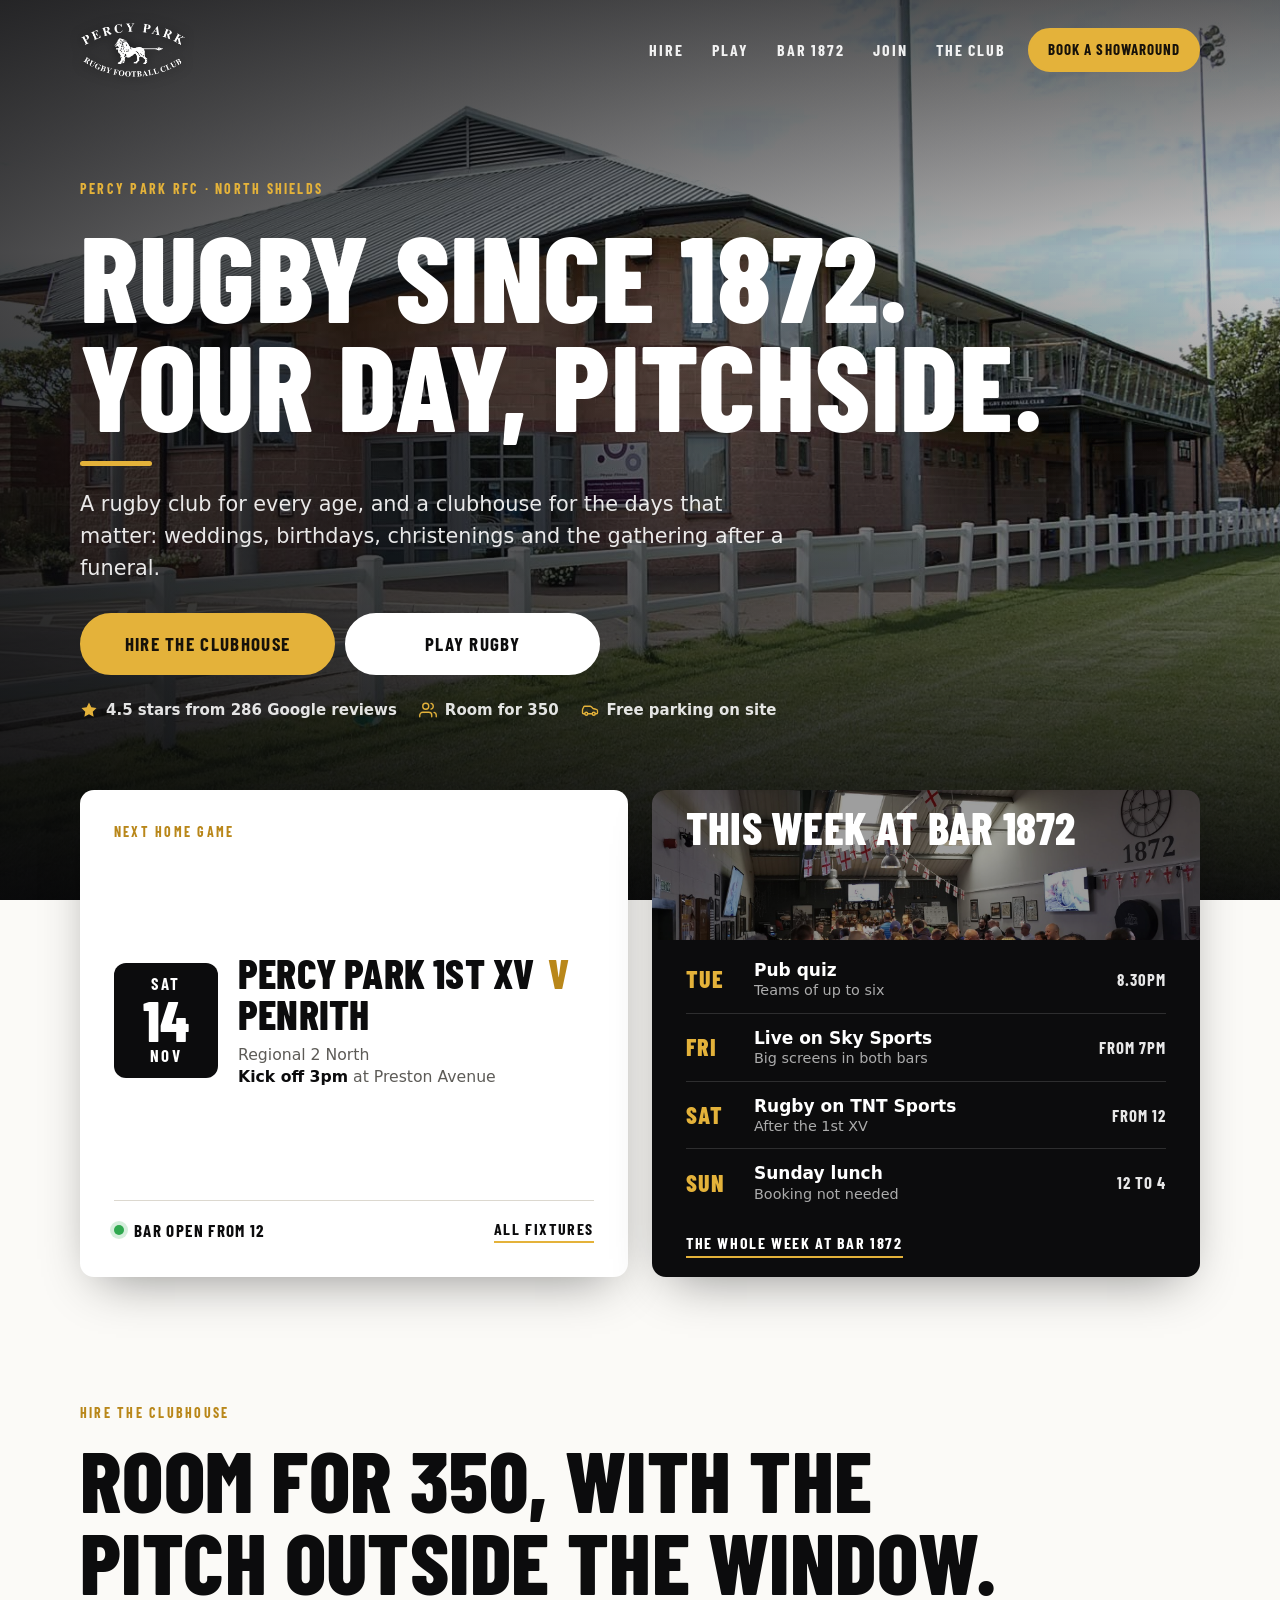
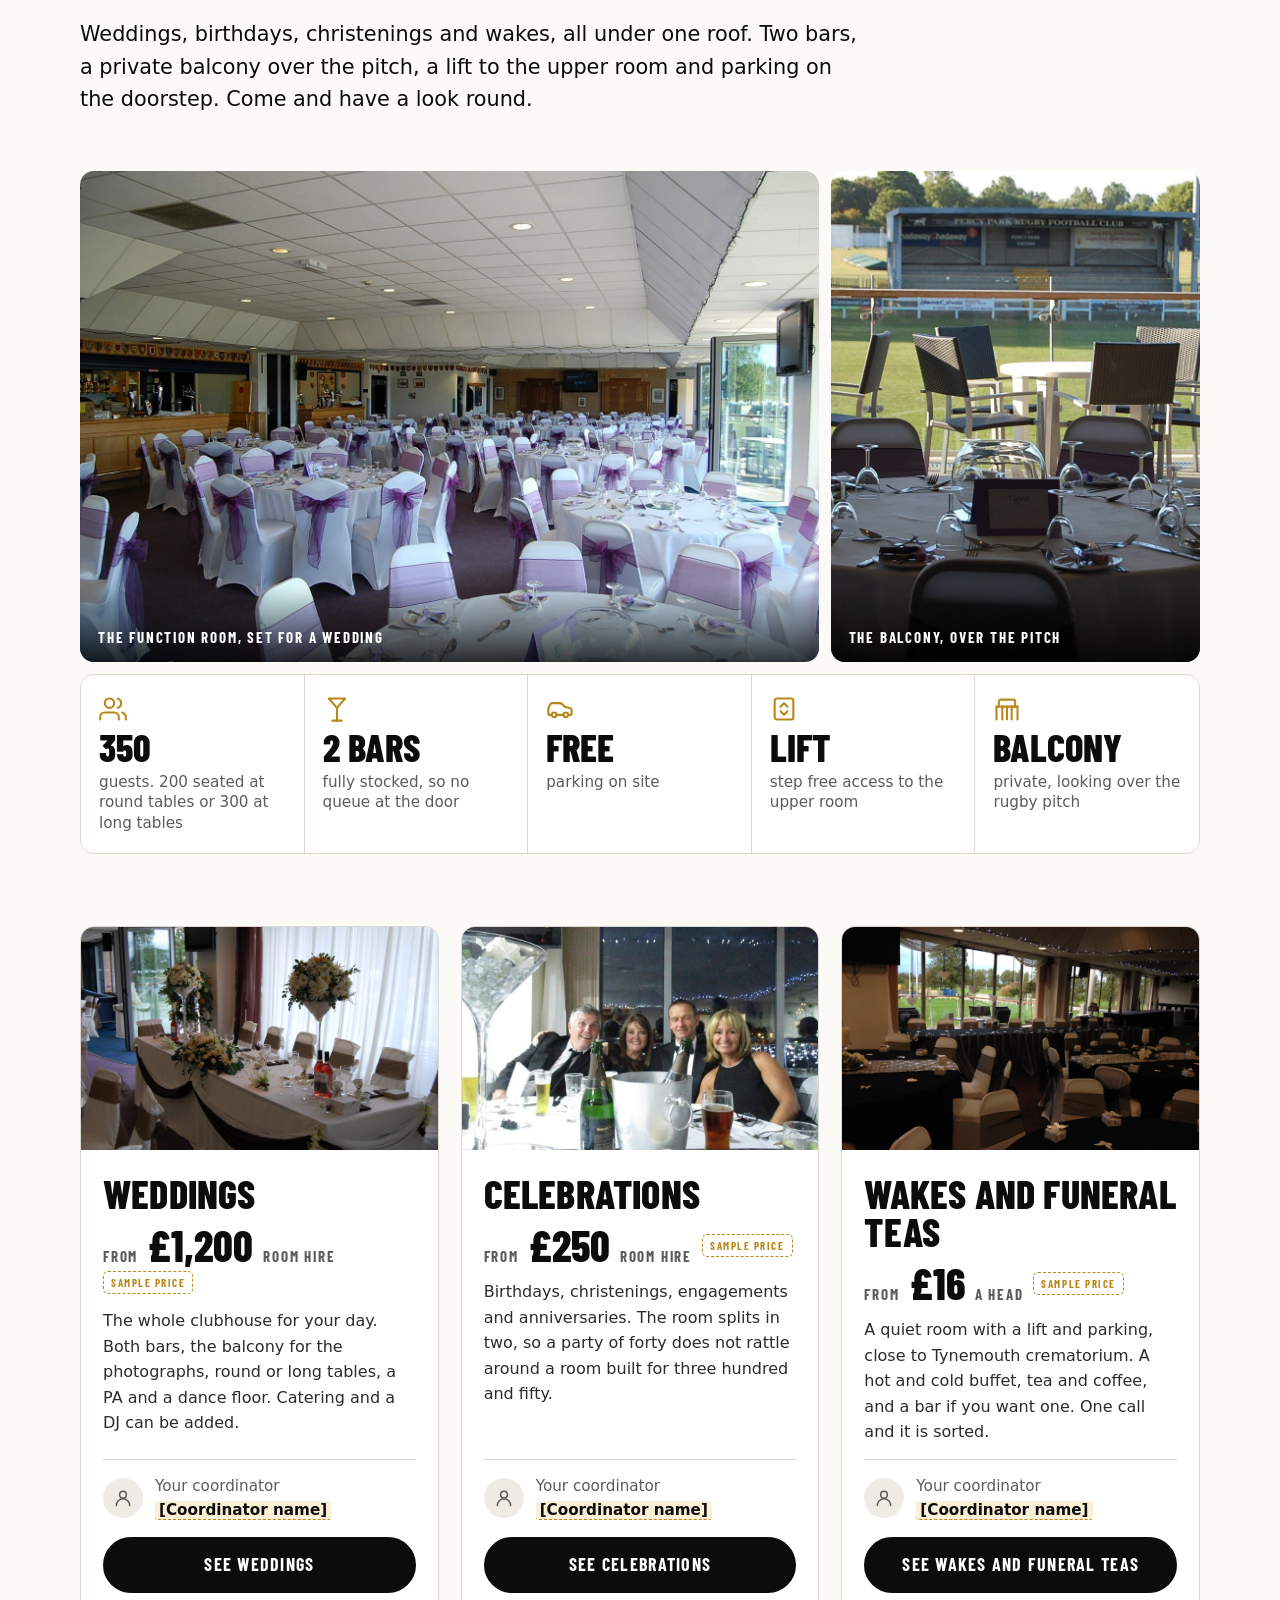
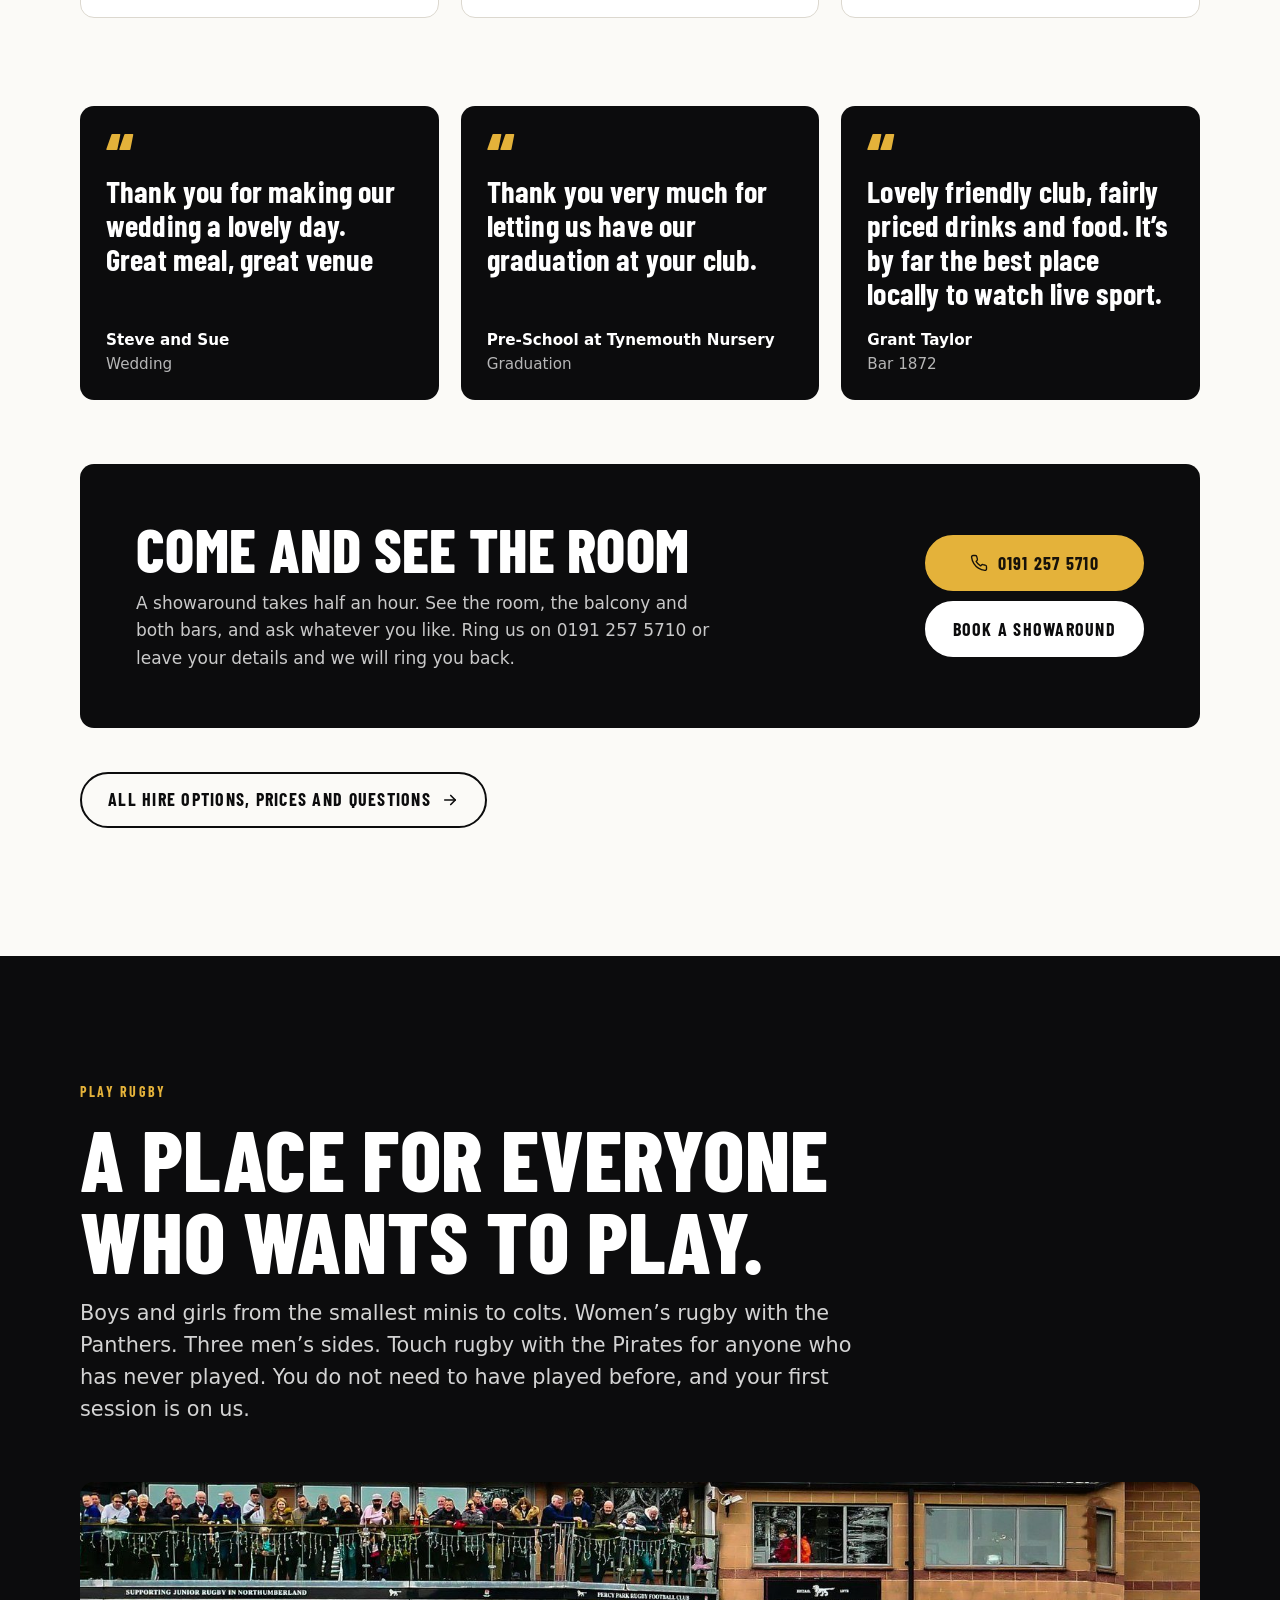
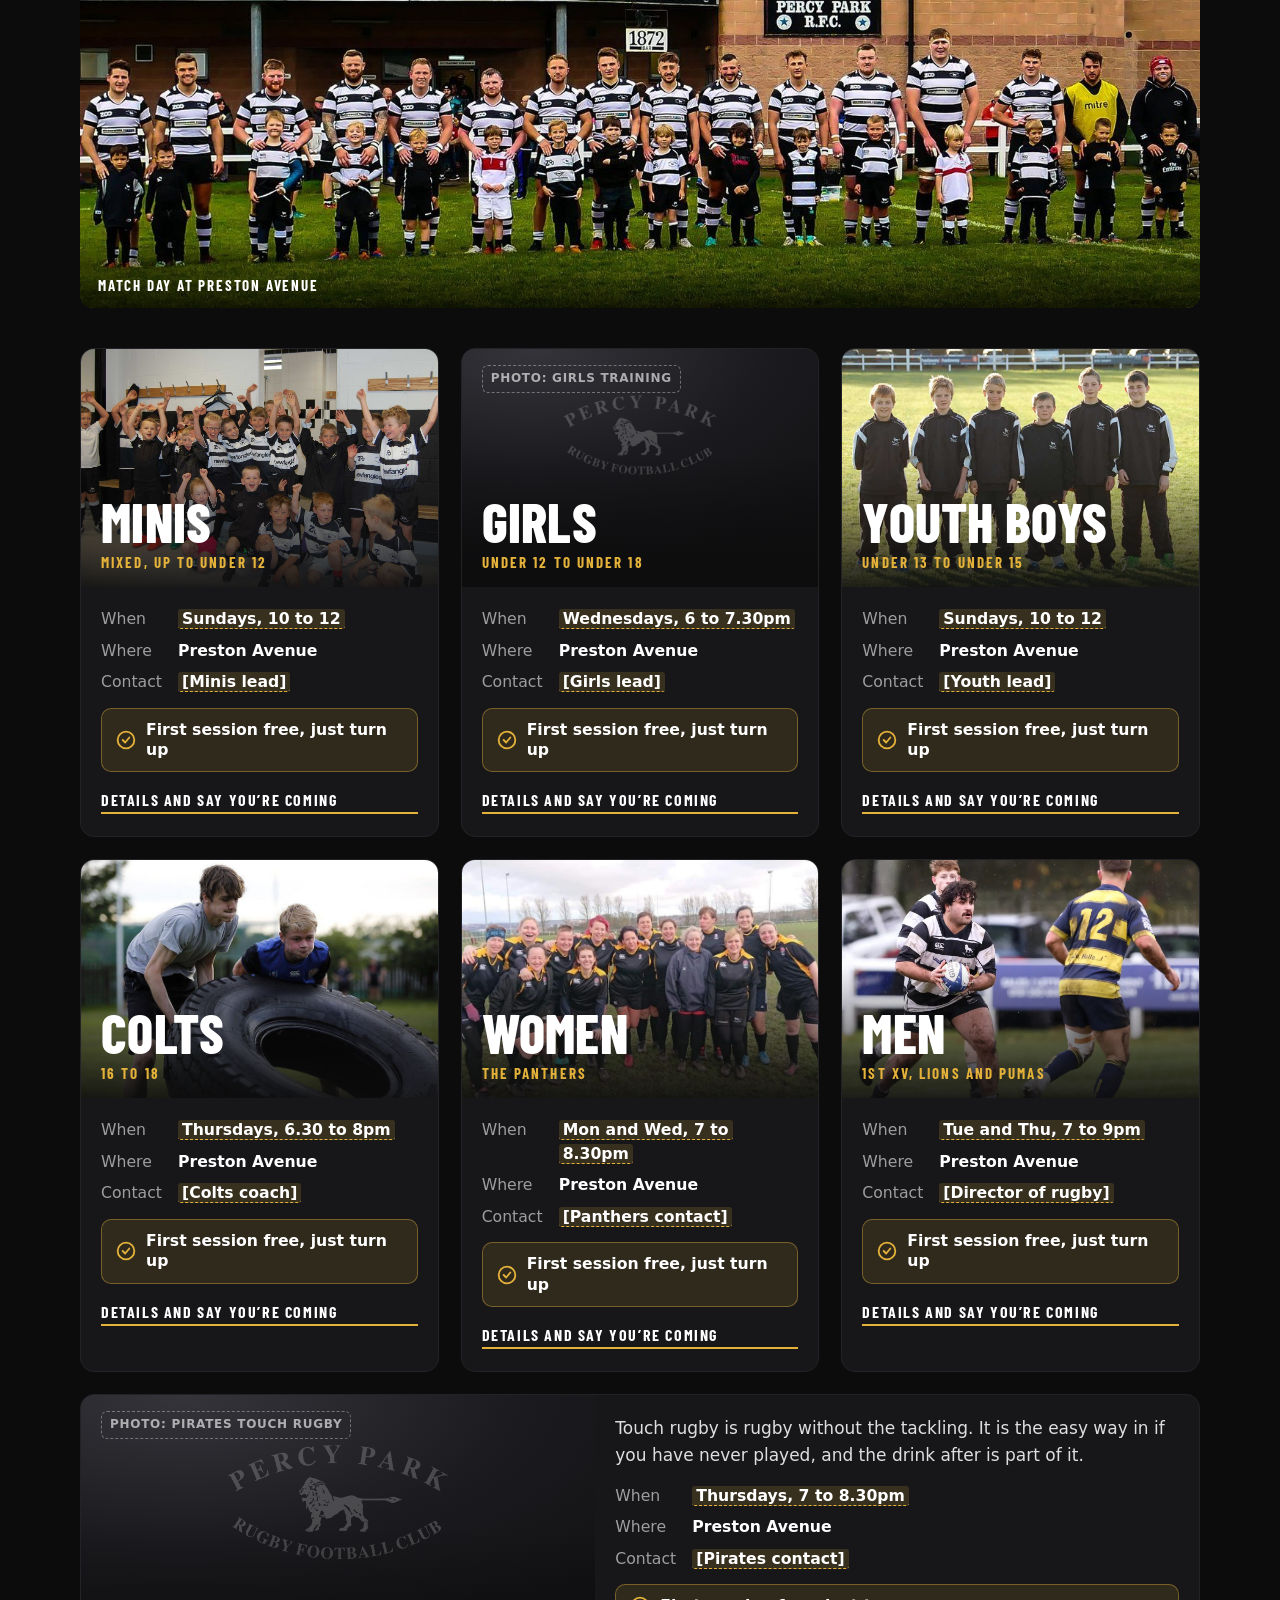
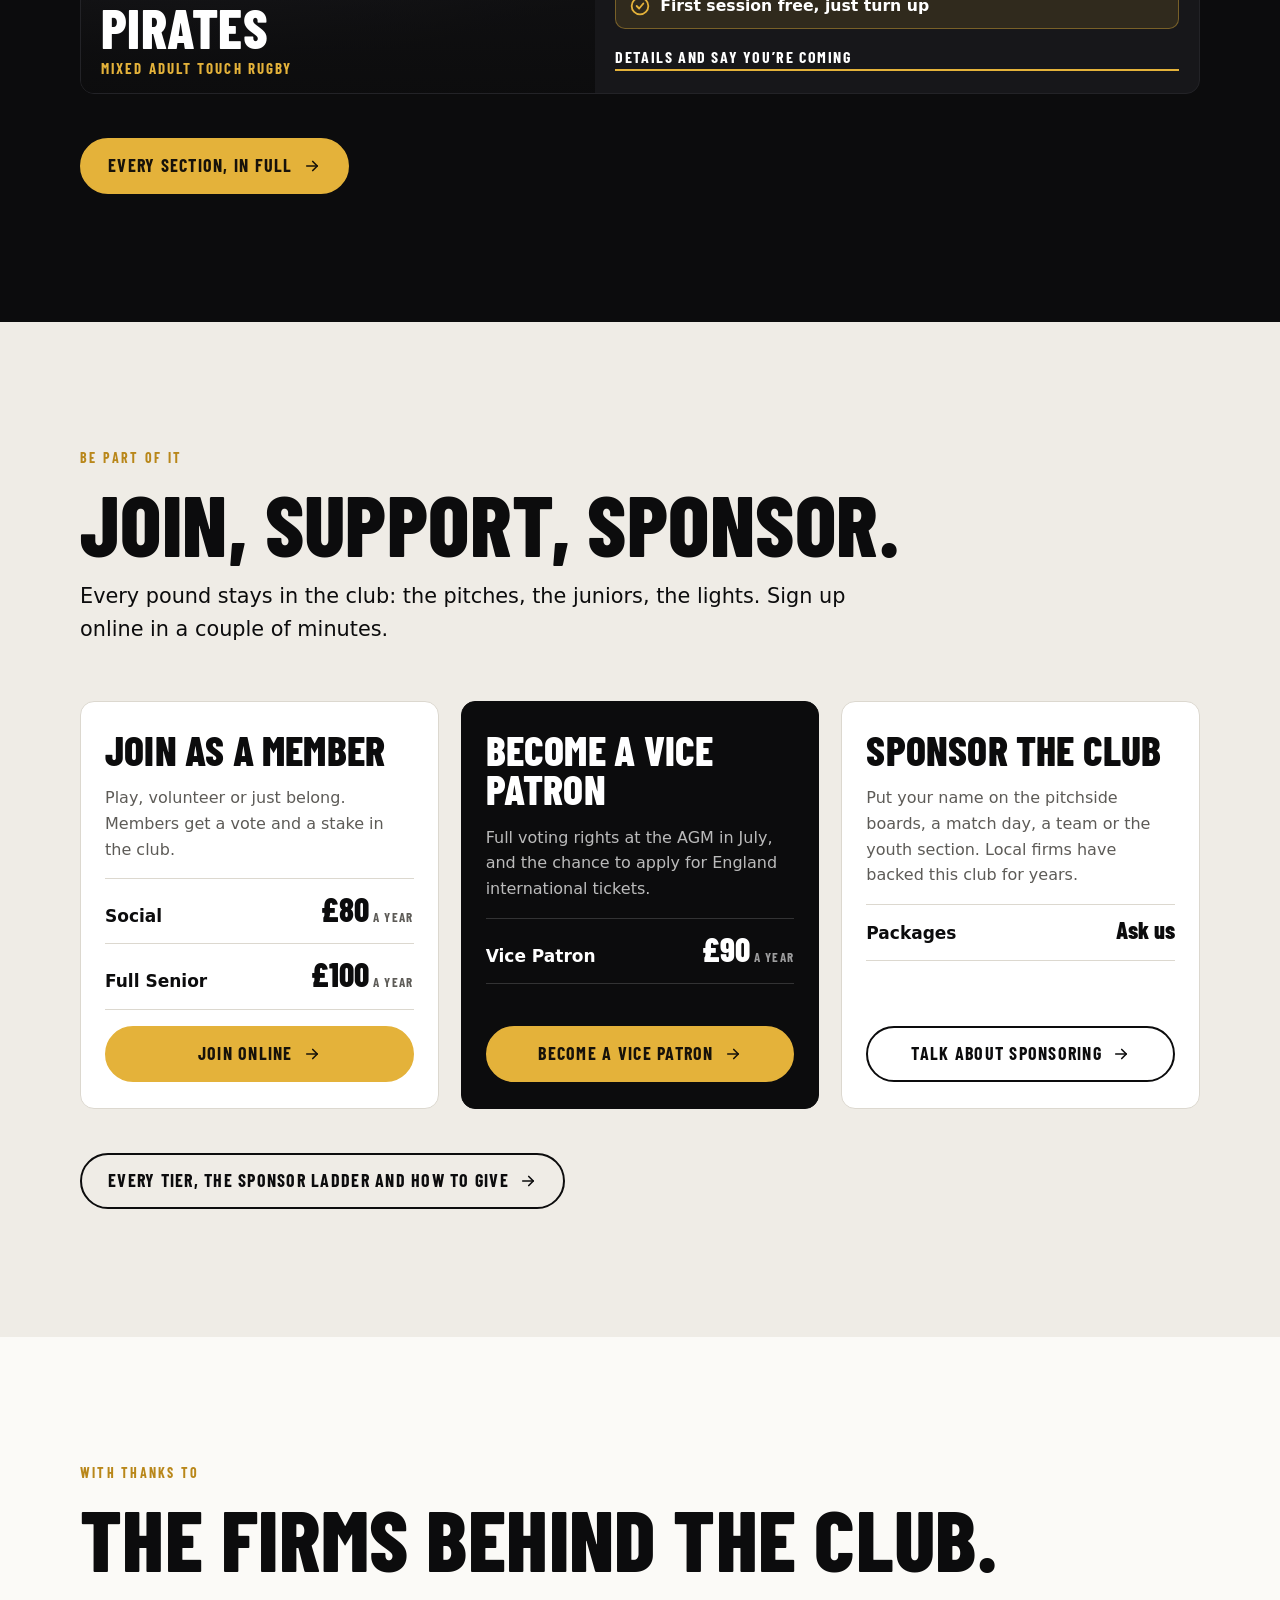
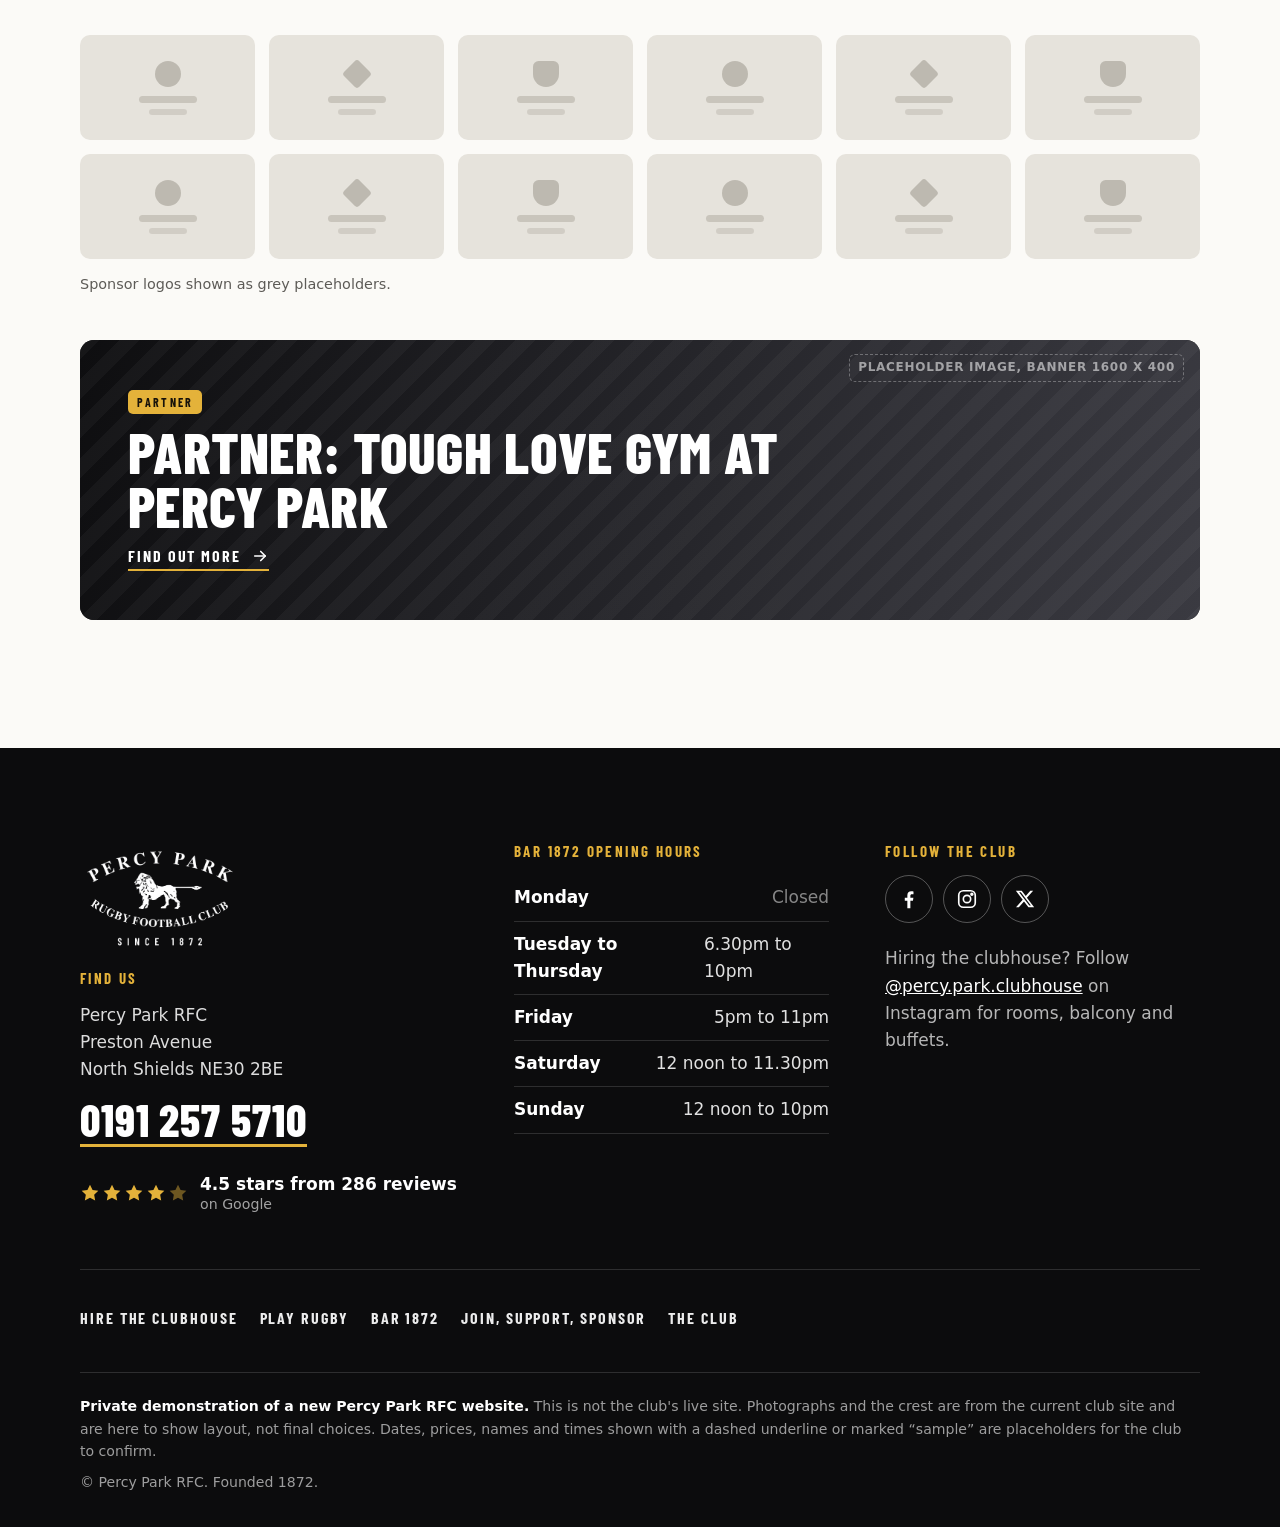
==== commit 354a99eb: "systems: build hire, play, bar, join, club and 404 pages, shared site.css, crest ruling, private dem" ====
--- a/index.html
+++ b/index.html
@@ -5,297 +5,30 @@
 <meta name="viewport" content="width=device-width, initial-scale=1">
 <title>Percy Park RFC | Rugby since 1872, clubhouse hire in North Shields</title>
 <meta name="description" content="Percy Park RFC, North Shields. Rugby for every age since 1872, and a clubhouse for weddings, celebrations and wakes with room for 350 and a balcony over the pitch.">
+<!-- PRIVATE DEMO. REMOVE AT LAUNCH: this noindex tag on every page, and robots.txt (Disallow: /). -->
+<meta name="robots" content="noindex, nofollow">
 <meta name="theme-color" content="#0c0c0d">
+<link rel="icon" href="data:,">
 <link rel="preconnect" href="https://fonts.googleapis.com">
 <link rel="preconnect" href="https://fonts.gstatic.com" crossorigin>
 <link href="https://fonts.googleapis.com/css2?family=Barlow+Condensed:wght@600;700;800&display=swap" rel="stylesheet">
+<link rel="stylesheet" href="site.css">
 
 <!--
-  DESIGN MOCK for the Percy Park RFC committee. One page, no JavaScript, one Google Font (Barlow Condensed for display type, system fonts for body).
+  DEMONSTRATION SITE for the Percy Park RFC committee. Static pages, no JavaScript on this page, one Google Font (Barlow Condensed for display type, system fonts for body).
+  Shared styles live in site.css, used by every page. Pages: index, hire, play, bar, join, club, 404.
 
   REAL (taken from the audit notes or the club's own site on 2 Nov 2026):
-  - Address, phone 0191 257 5710, bar hours (Google profile), 4.5 stars from 286 reviews
+  - Address, phone 0191 257 5710, bar hours (Google profile), 4.5 stars from 286 Google reviews
   - Capacity 350, two bars, balcony, lift, free on-site parking (Facebook venue post), seating 200 round / 300 long tables
   - Three testimonials, verbatim from the club's own Club Hire page
-  - Photographs and the crest, downloaded from percyparkrfc.co.uk (2019/2020 uploads), for layout only
-  - Social links, ClubZap sign-up address
-
-  PLACEHOLDER (every one marked in a comment below, and styled with a dashed gold underline where it shows on the page):
-  - Next home game, "This week at Bar 1872", all hire "from" prices, coordinator names, training days and times,
-    contact names, sponsor board, the Tough Love Gym banner, the girls photograph
+  - Photographs for layout only (2019/2020 uploads from percyparkrfc.co.uk), the crest as cleaned in brand/ and copied to img/
+  - Social links, ClubZap sign-up address, Pirates touch facts (see play.html)
+
+  PLACEHOLDER (every one marked in a comment, and styled with a dashed gold underline where it shows on the page):
+  - Next home game, "This week at Bar 1872", all hire "from" prices, coordinator names, training days and times (youth boys now Sundays 10 to 12, from the club's own Come and Play page),
+    contact names, sponsor board, the Tough Love Gym banner, the girls and Pirates photographs
 -->
-
-<style>
-:root{
-  --ink:#0c0c0d; --ink-2:#17171a; --ink-3:#232327;
-  --paper:#fbfaf7; --stone:#efece6; --line:#dcd8cf; --mute:#5d5b57;
-  --gold:#e4b23a; --gold-deep:#b9871a; --on-gold:#17120a;
-  --r:14px; --gut:16px; --max:1200px;
-  --display:"Barlow Condensed","Arial Narrow","Helvetica Neue",Arial,sans-serif;
-  --body:system-ui,-apple-system,"Segoe UI",Roboto,"Helvetica Neue",Arial,sans-serif;
-}
-*,*::before,*::after{box-sizing:border-box}
-html{scroll-behavior:smooth;-webkit-text-size-adjust:100%}
-body{margin:0;background:var(--paper);color:var(--ink);font:400 17px/1.6 var(--body);overflow-x:clip;-webkit-font-smoothing:antialiased}
-img{display:block;max-width:100%;height:auto}
-a{color:inherit}
-h1,h2,h3,h4,p,ul,dl,dd,blockquote,figure{margin:0}
-ul{padding:0;list-style:none}
-.wrap{width:100%;max-width:var(--max);margin-inline:auto;padding-inline:var(--gut)}
-@media(min-width:700px){:root{--gut:28px}}
-@media(min-width:1100px){:root{--gut:40px}}
-
-/* type */
-.display,h1,h2,h3{font-family:var(--display);font-weight:800;text-transform:uppercase;letter-spacing:.005em;line-height:.95}
-.eyebrow{font:700 14px/1.2 var(--display);letter-spacing:.16em;text-transform:uppercase}
-h2{font-size:clamp(2.6rem,8.2vw,5.4rem)}
-.lede{font-size:clamp(1.08rem,2.2vw,1.3rem);line-height:1.55;max-width:38em}
-.section{padding-block:clamp(64px,10vw,128px)}
-.section-head{margin-bottom:clamp(32px,5vw,56px);display:grid;gap:16px}
-.section-head .eyebrow{color:var(--gold-deep)}
-.dark .section-head .eyebrow,.hero .eyebrow{color:var(--gold)}
-
-/* placeholders: shown so the committee can see what must be supplied */
-.ph{background:rgba(228,178,58,.2);border-bottom:1px dashed var(--gold-deep);padding:0 4px;border-radius:3px;-webkit-box-decoration-break:clone;box-decoration-break:clone}
-.coord .ph,.tile dd .ph{white-space:normal}
-.dark .ph,.footer .ph{background:rgba(228,178,58,.16);border-color:var(--gold)}
-
-/* buttons */
-.btn{--bg:var(--ink);--fg:#fff;--bd:var(--ink);display:inline-flex;align-items:center;justify-content:center;gap:10px;min-height:56px;padding:12px 26px;border-radius:999px;background:var(--bg);color:var(--fg);border:2px solid var(--bd);font:700 18px/1.05 var(--display);letter-spacing:.07em;text-transform:uppercase;text-decoration:none;cursor:pointer;transition:background-color .2s,color .2s,border-color .2s,transform .2s;text-align:center}
-.btn:hover{--bg:#000;transform:translateY(-1px)}
-.btn svg{width:18px;height:18px;flex:none}
-.btn-gold{--bg:var(--gold);--fg:var(--on-gold);--bd:var(--gold)}
-.btn-gold:hover{--bg:#f0c04f;--bd:#f0c04f}
-.btn-white{--bg:#fff;--fg:var(--ink);--bd:#fff}
-.btn-white:hover{--bg:var(--stone);--bd:var(--stone)}
-.btn-line{--bg:transparent;--fg:var(--ink);--bd:var(--ink)}
-.btn-line:hover{--bg:var(--ink);--fg:#fff}
-.dark .btn-line{--fg:#fff;--bd:rgba(255,255,255,.5)}
-.dark .btn-line:hover{--bg:#fff;--fg:var(--ink);--bd:#fff}
-.btn-block{width:100%}
-:focus-visible{outline:3px solid var(--gold);outline-offset:3px;border-radius:6px}
-.btn:focus-visible{outline-color:#fff;outline-offset:3px}
-.btn-gold:focus-visible{outline-color:var(--ink)}
-.dark .btn-gold:focus-visible{outline-color:#fff}
-
-/* nav */
-.nav{position:absolute;inset:0 0 auto 0;z-index:20;color:#fff}
-.nav .wrap{display:flex;align-items:center;justify-content:space-between;height:84px}
-.nav img.crest{width:112px;height:auto;filter:drop-shadow(0 1px 6px rgba(0,0,0,.6))}
-.nav ul{display:flex;gap:4px;align-items:center}
-.nav a.l{display:inline-flex;align-items:center;min-height:44px;padding:0 12px;font:700 16px/1 var(--display);letter-spacing:.12em;text-transform:uppercase;text-decoration:none;opacity:.92;transition:opacity .2s}
-.nav a.l:hover{opacity:1;text-decoration:underline;text-underline-offset:6px;text-decoration-color:var(--gold)}
-.nav .hide-s{display:none}
-.nav .btn{min-height:44px;padding:8px 18px;font-size:15px;margin-left:6px}
-@media(min-width:900px){.nav .hide-s{display:list-item}.nav img.crest{width:140px}.nav .wrap{height:100px}}
-
-/* hero */
-.hero{position:relative;color:#fff;background:var(--ink);isolation:isolate;min-height:min(100svh,920px);display:flex;align-items:flex-end;padding:132px 0 clamp(120px,16vw,180px)}
-.hero .bg{position:absolute;inset:0;z-index:-2}
-.hero .bg img{width:100%;height:100%;object-fit:cover;object-position:62% 50%;filter:saturate(.8) contrast(1.06) brightness(.92)}
-.hero::after{content:"";position:absolute;inset:0;z-index:-1;background:linear-gradient(90deg,rgba(8,8,10,.72) 0%,rgba(8,8,10,.38) 55%,rgba(8,8,10,.15) 100%),linear-gradient(180deg,rgba(8,8,10,.55) 0%,rgba(8,8,10,0) 28%,rgba(8,8,10,.30) 58%,rgba(8,8,10,.95) 100%)}
-@media(max-width:699px){.hero::after{background:linear-gradient(180deg,rgba(8,8,10,.55) 0%,rgba(8,8,10,.4) 35%,rgba(8,8,10,.62) 62%,rgba(8,8,10,.95) 100%)}}
-.hero .wrap{display:grid;gap:22px}
-.hero h1{font-size:clamp(3rem,13.2vw,7.6rem);line-height:.9;max-width:11em}
-.hero h1 span{display:block}
-.hero h1 .l2{color:#fff;border-left:0}
-.hero .lede{color:rgba(255,255,255,.9);max-width:34em}
-.hero .rule{width:72px;height:5px;background:var(--gold);border-radius:3px}
-.hero .ctas{display:grid;grid-template-columns:1fr 1fr;gap:10px;max-width:520px;margin-top:6px}
-.hero .ctas .btn{min-height:62px;font-size:17px;padding-inline:12px}
-@media(min-width:700px){.hero .ctas .btn{font-size:19px;padding-inline:20px}}
-.proof{display:flex;flex-wrap:wrap;gap:8px 22px;font:600 15px/1.3 var(--body);color:rgba(255,255,255,.88);margin-top:4px}
-.proof li{display:flex;align-items:center;gap:8px}
-.proof svg{width:18px;height:18px;color:var(--gold);flex:none}
-
-/* strip */
-.strip{position:relative;z-index:5;margin-top:calc(-1 * clamp(70px,9vw,110px))}
-.strip .wrap{display:grid;gap:16px}
-@media(min-width:900px){.strip .wrap{grid-template-columns:1fr 1fr;gap:24px;align-items:stretch}}
-.card{background:#fff;border-radius:var(--r);box-shadow:0 18px 50px -18px rgba(0,0,0,.45)}
-.fixture{padding:clamp(22px,3vw,34px);display:flex;flex-direction:column;gap:18px}
-.fixture .fx{flex:1;align-content:center}
-.fixture .eyebrow{color:var(--gold-deep)}
-.fx{display:grid;grid-template-columns:auto 1fr;gap:20px;align-items:center}
-.fx-date{background:var(--ink);color:#fff;border-radius:12px;width:104px;padding:12px 0 14px;text-align:center;font-family:var(--display);text-transform:uppercase;line-height:1}
-.fx-date b{display:block;font-size:3.6rem;font-weight:800;line-height:.95}
-.fx-date small{display:block;font-size:1.05rem;letter-spacing:.14em;font-weight:700}
-.fx h3{font-size:clamp(1.9rem,5vw,2.6rem);line-height:.98}
-.fx h3 em{font-style:normal;color:var(--gold-deep);padding:0 .12em}
-.fx .meta{margin-top:10px;color:var(--mute);font-size:.98rem;line-height:1.45}
-.fx .meta strong{color:var(--ink)}
-.fixture .row{display:flex;flex-wrap:wrap;gap:10px 18px;align-items:center;justify-content:space-between;border-top:1px solid var(--line);padding-top:16px}
-.baropen{display:inline-flex;align-items:center;gap:10px;font:700 17px/1 var(--display);letter-spacing:.08em;text-transform:uppercase}
-.baropen i{width:10px;height:10px;border-radius:50%;background:#2fa84f;box-shadow:0 0 0 4px rgba(47,168,79,.2)}
-.tlink{font:700 16px/1 var(--display);letter-spacing:.1em;text-transform:uppercase;text-decoration:none;border-bottom:2px solid var(--gold);padding:4px 0;cursor:pointer}
-.tlink:hover{border-color:var(--ink)}
-
-.thisweek{background:var(--ink);color:#fff;overflow:hidden;display:grid}
-.thisweek .pic{position:relative;height:150px}
-.thisweek .pic img{width:100%;height:100%;object-fit:cover;object-position:50% 38%;filter:brightness(.62) saturate(.9)}
-.thisweek .pic .eyebrow{position:absolute;left:clamp(22px,3vw,34px);bottom:16px;color:var(--gold)}
-.thisweek .pic h3{position:absolute;left:clamp(22px,3vw,34px);top:16px;font-size:clamp(2rem,5vw,2.8rem)}
-.tw-list{padding:6px clamp(22px,3vw,34px) 14px}
-.tw-list li{display:grid;grid-template-columns:54px 1fr auto;gap:14px;align-items:center;padding:13px 0;border-bottom:1px solid rgba(255,255,255,.14)}
-.tw-list li:last-child{border-bottom:0}
-.tw-list .day{font:800 1.5rem/1 var(--display);text-transform:uppercase;letter-spacing:.04em;color:var(--gold)}
-.tw-list .what{font-weight:600;line-height:1.3}
-.tw-list .what span{display:block;font-weight:400;font-size:.9rem;color:rgba(255,255,255,.66)}
-.tw-list .when{font:700 1.05rem/1 var(--display);letter-spacing:.06em;text-transform:uppercase;text-align:right;color:rgba(255,255,255,.9)}
-
-/* hire */
-.hire{background:var(--paper)}
-.hire h2{max-width:11em}
-.rooms{display:grid;gap:12px;grid-template-columns:1fr}
-@media(min-width:800px){.rooms{grid-template-columns:2fr 1fr;grid-auto-rows:1fr}}
-.rooms figure{position:relative;border-radius:var(--r);overflow:hidden;background:var(--ink);min-height:240px}
-.rooms img{width:100%;height:100%;object-fit:cover}
-.rooms figcaption{position:absolute;left:0;right:0;bottom:0;padding:44px 18px 16px;color:#fff;font:700 15px/1.2 var(--display);letter-spacing:.12em;text-transform:uppercase;background:linear-gradient(0deg,rgba(0,0,0,.78),transparent)}
-.rooms .big{aspect-ratio:3/2}
-@media(min-width:800px){.rooms .big{aspect-ratio:auto;min-height:440px}}
-.facts{display:grid;grid-template-columns:1fr 1fr;border:1px solid var(--line);border-radius:var(--r);background:#fff;margin-top:12px;overflow:hidden}
-.facts li{display:flex;flex-direction:column;gap:6px;padding:20px 18px;border-bottom:1px solid var(--line);border-right:1px solid var(--line)}
-.facts li:nth-child(2n){border-right:0}
-.facts li:last-child{grid-column:1/-1;border-bottom:0;border-right:0}
-.facts svg{width:28px;height:28px;color:var(--gold-deep)}
-.facts b{font:800 2.4rem/.95 var(--display);text-transform:uppercase}
-.facts span{font-size:.95rem;color:var(--mute);line-height:1.35}
-@media(min-width:900px){.facts{grid-template-columns:repeat(5,1fr)}.facts li{border-bottom:0;border-right:1px solid var(--line)!important}.facts li:last-child{grid-column:auto;border-right:0!important}}
-
-.hire-cards{display:grid;gap:16px;margin-top:clamp(40px,6vw,72px)}
-@media(min-width:900px){.hire-cards{grid-template-columns:repeat(3,1fr);gap:22px}}
-.hcard{background:#fff;border:1px solid var(--line);border-radius:var(--r);overflow:hidden;display:flex;flex-direction:column}
-.hcard .ph-img{aspect-ratio:16/10;overflow:hidden;background:var(--ink)}
-.hcard .ph-img img{width:100%;height:100%;object-fit:cover;transition:transform .5s}
-.hcard:hover .ph-img img{transform:scale(1.03)}
-.hcard .body{padding:24px 22px 24px;display:flex;flex-direction:column;gap:14px;flex:1}
-.hcard h3{font-size:2.5rem}
-.price{display:flex;align-items:baseline;flex-wrap:wrap;gap:6px 10px}
-.price small{font:700 15px/1 var(--display);letter-spacing:.12em;text-transform:uppercase;color:var(--mute)}
-.price b{font:800 2.7rem/.9 var(--display)}
-.price .chip{font:700 11px/1 var(--display);letter-spacing:.14em;text-transform:uppercase;border:1px dashed var(--gold-deep);color:var(--gold-deep);padding:5px 7px;border-radius:5px;align-self:center}
-.hcard .inc{color:#2c2b29;font-size:1rem}
-.coord{display:flex;align-items:center;gap:12px;padding-top:14px;border-top:1px solid var(--line);font-size:.95rem;color:var(--mute);margin-top:auto}
-.coord .av{width:40px;height:40px;border-radius:50%;background:var(--stone);display:grid;place-items:center;color:var(--mute);flex:none}
-.coord .av svg{width:20px;height:20px}
-.coord b{display:block;color:var(--ink);font-weight:600}
-
-.quotes{display:grid;gap:14px;margin-top:clamp(48px,7vw,88px)}
-@media(min-width:900px){.quotes{grid-template-columns:repeat(3,1fr);gap:22px}}
-.quotes figure{background:var(--ink);color:#fff;border-radius:var(--r);padding:28px 26px 24px;display:flex;flex-direction:column;gap:18px;position:relative}
-.quotes blockquote{font:700 clamp(1.55rem,3.4vw,1.9rem)/1.12 var(--display);text-transform:none;letter-spacing:.005em}
-.quotes blockquote::before{content:"\201C";display:block;font:800 4.4rem/.6 var(--display);color:var(--gold);margin-bottom:6px;height:34px}
-.quotes figcaption{margin-top:auto;font-size:.95rem;color:rgba(255,255,255,.7)}
-.quotes figcaption b{color:#fff;font-weight:600}
-.cta-band{margin-top:clamp(40px,6vw,64px);background:var(--ink);color:#fff;border-radius:var(--r);padding:clamp(28px,5vw,56px);display:grid;gap:22px;align-items:center}
-@media(min-width:900px){.cta-band{grid-template-columns:1.4fr auto}}
-.cta-band h3{font-size:clamp(2.2rem,5.6vw,3.8rem)}
-.cta-band p{color:rgba(255,255,255,.78);margin-top:12px;max-width:34em}
-.cta-band .acts{display:grid;gap:10px}
-@media(min-width:560px) and (max-width:899px){.cta-band .acts{grid-template-columns:1fr 1fr}}
-
-/* play */
-.dark{background:var(--ink);color:#fff}
-.play .section-head h2{max-width:10em}
-.play .lede{color:rgba(255,255,255,.82)}
-.matchday{position:relative;border-radius:var(--r);overflow:hidden;margin-bottom:clamp(24px,4vw,40px);aspect-ratio:16/9;max-height:520px;width:100%}
-@media(min-width:700px){.matchday{aspect-ratio:21/8}}
-.matchday img{width:100%;height:100%;object-fit:cover;object-position:50% 60%}
-.matchday figcaption{position:absolute;left:0;right:0;bottom:0;padding:40px 18px 14px;font:700 15px/1.2 var(--display);letter-spacing:.12em;text-transform:uppercase;background:linear-gradient(0deg,rgba(0,0,0,.8),transparent)}
-.tiles{display:grid;gap:16px}
-@media(min-width:640px){.tiles{grid-template-columns:1fr 1fr}}
-@media(min-width:1000px){.tiles{grid-template-columns:repeat(3,1fr);gap:22px}}
-.tile{background:var(--ink-2);border:1px solid var(--ink-3);border-radius:var(--r);overflow:hidden;display:flex;flex-direction:column}
-.tile .pic{position:relative;aspect-ratio:3/2;overflow:hidden;background:var(--ink-3)}
-.tile .pic img{width:100%;height:100%;object-fit:cover;transition:transform .5s}
-.tile:hover .pic img{transform:scale(1.03)}
-.tile .pic::after{content:"";position:absolute;inset:0;background:linear-gradient(0deg,rgba(12,12,13,.9) 0%,rgba(12,12,13,0) 55%)}
-.tile .pic .t{position:absolute;left:20px;right:20px;bottom:16px;z-index:2}
-.tile h3{font-size:clamp(2.6rem,6.5vw,3.4rem);line-height:.9}
-.tile .age{font:700 15px/1.2 var(--display);letter-spacing:.14em;text-transform:uppercase;color:var(--gold);margin-top:6px}
-.tile .body{padding:20px 20px 22px;display:grid;gap:14px;flex:1;align-content:start}
-.tile dl{display:grid;grid-template-columns:auto minmax(0,1fr);gap:8px 16px;font-size:.98rem;line-height:1.5}
-.tile dt{color:rgba(255,255,255,.58)}
-.tile dd{font-weight:600}
-.free{display:flex;gap:10px;align-items:center;background:rgba(228,178,58,.12);border:1px solid rgba(228,178,58,.4);color:#fff;border-radius:10px;padding:11px 14px;font-weight:600;font-size:.98rem;line-height:1.3}
-.free svg{width:20px;height:20px;color:var(--gold);flex:none}
-.tile .more{margin-top:2px;align-self:start}
-/* photo-needed block (girls tile) */
-.nophoto{position:absolute;inset:0;background:radial-gradient(120% 90% at 20% 0%,#34343a 0%,#1b1b1f 55%,#111113 100%)}
-.tile .pic .nophoto img{position:absolute;left:50%;top:36%;width:44%;max-width:230px;height:auto;object-fit:contain;transform:translate(-50%,-50%);opacity:.2;transition:none}
-.tile:hover .pic .nophoto img{transform:translate(-50%,-50%)}
-.nophoto span{position:absolute;left:20px;top:16px;font:600 12px/1.3 var(--body);letter-spacing:.06em;text-transform:uppercase;color:rgba(255,255,255,.62);border:1px dashed rgba(255,255,255,.35);padding:5px 8px;border-radius:6px}
-
-/* join */
-.join{background:var(--stone)}
-.join-grid{display:grid;gap:16px}
-@media(min-width:900px){.join-grid{grid-template-columns:repeat(3,1fr);gap:22px}}
-.jcard{background:#fff;border-radius:var(--r);padding:28px 24px 26px;display:flex;flex-direction:column;gap:16px;border:1px solid var(--line)}
-.jcard h3{font-size:2.6rem}
-.jcard .sub{color:var(--mute);font-size:1rem}
-.tiers{display:grid;gap:0;border-top:1px solid var(--line)}
-.tiers li{display:flex;justify-content:space-between;align-items:baseline;padding:13px 0;border-bottom:1px solid var(--line);gap:12px}
-.tiers span{font-weight:600}
-.tiers b{font:800 2.1rem/1 var(--display)}
-.tiers b small{font:700 13px/1 var(--display);letter-spacing:.1em;color:var(--mute);margin-left:4px;text-transform:uppercase}
-.jcard .btn{margin-top:auto}
-.jcard.feature{background:var(--ink);color:#fff;border-color:var(--ink)}
-.jcard.feature .sub{color:rgba(255,255,255,.72)}
-.jcard.feature .tiers,.jcard.feature .tiers li{border-color:rgba(255,255,255,.16)}
-.jcard.feature .tiers b small{color:rgba(255,255,255,.6)}
-.jcard.feature .btn-line{--fg:#fff;--bd:rgba(255,255,255,.5)}
-.jcard.feature .btn-line:hover{--bg:#fff;--fg:var(--ink);--bd:#fff}
-
-/* sponsors */
-.sponsors{background:var(--paper)}
-.logos{display:grid;grid-template-columns:repeat(3,1fr);gap:10px}
-@media(min-width:700px){.logos{grid-template-columns:repeat(4,1fr)}}
-@media(min-width:1000px){.logos{grid-template-columns:repeat(6,1fr);gap:14px}}
-.logos li{aspect-ratio:5/3;background:#e6e3dc;border-radius:10px;display:grid;place-content:center;gap:9px;justify-items:center}
-.logos li i{display:block;width:26px;height:26px;background:#bdb9b0}
-.logos li:nth-child(3n+1) i{border-radius:50%}
-.logos li:nth-child(3n+2) i{border-radius:4px;transform:rotate(45deg) scale(.82)}
-.logos li:nth-child(3n) i{border-radius:6px 6px 14px 14px}
-.logos li span{display:block;width:58px;height:7px;background:#c9c5bc;border-radius:4px}
-.logos li span+span{width:38px;height:6px;margin-top:-3px;opacity:.7}
-.sp-note{margin-top:14px;font-size:.9rem;color:var(--mute)}
-.ad{margin-top:clamp(28px,4vw,44px);position:relative;border-radius:var(--r);overflow:hidden;background:#17171a;color:#fff;display:grid;min-height:220px;text-decoration:none;cursor:pointer;isolation:isolate}
-@media(min-width:800px){.ad{min-height:0;aspect-ratio:4/1;align-items:center}}
-.ad .ad-img{position:absolute;inset:0;z-index:-1;background:
-  repeating-linear-gradient(135deg,rgba(255,255,255,.035) 0 14px,transparent 14px 28px),
-  linear-gradient(100deg,#0e0e10 0%,#26262b 55%,#3a3a41 100%)}
-.ad .ad-img em{position:absolute;right:16px;top:14px;font:600 12px/1.3 var(--body);font-style:normal;letter-spacing:.06em;text-transform:uppercase;color:rgba(255,255,255,.55);border:1px dashed rgba(255,255,255,.3);padding:5px 8px;border-radius:6px}
-.ad .in{padding:28px clamp(22px,4vw,48px);display:grid;gap:10px;align-content:center}
-.ad .tag{justify-self:start;font:700 12px/1 var(--display);letter-spacing:.18em;text-transform:uppercase;background:var(--gold);color:var(--on-gold);padding:6px 9px;border-radius:5px}
-.ad h3{font-size:clamp(2rem,5.4vw,3.6rem);line-height:.95;max-width:12em}
-.ad .go{font:700 16px/1 var(--display);letter-spacing:.12em;text-transform:uppercase;display:inline-flex;gap:10px;align-items:center;border-bottom:2px solid var(--gold);justify-self:start;padding:4px 0}
-.ad:hover .go{border-color:#fff}
-
-/* footer */
-.footer{background:var(--ink);color:#fff;padding:clamp(56px,8vw,96px) 0 0}
-.fgrid{display:grid;gap:40px}
-@media(min-width:900px){.fgrid{grid-template-columns:1.2fr 1fr 1fr;gap:56px}}
-.footer .crest{width:150px;margin-bottom:20px}
-.footer h4{font:700 15px/1 var(--display);letter-spacing:.16em;text-transform:uppercase;color:var(--gold);margin-bottom:16px}
-.footer address{font-style:normal;color:rgba(255,255,255,.86);line-height:1.6}
-.footer .tel{display:inline-block;margin-top:14px;font:800 clamp(2rem,6vw,2.8rem)/1 var(--display);letter-spacing:.02em;text-decoration:none;border-bottom:3px solid var(--gold);padding-bottom:2px}
-.hours{display:grid;gap:0}
-.hours li{display:flex;justify-content:space-between;gap:16px;padding:9px 0;border-bottom:1px solid rgba(255,255,255,.14);color:rgba(255,255,255,.88)}
-.hours li b{font-weight:600;color:#fff}
-.hours li.closed span{color:rgba(255,255,255,.5)}
-.social{display:flex;gap:10px;flex-wrap:wrap}
-.social a{width:48px;height:48px;border-radius:50%;border:1px solid rgba(255,255,255,.3);display:grid;place-items:center;transition:background-color .2s,color .2s;cursor:pointer}
-.social a:hover{background:#fff;color:var(--ink)}
-.social svg{width:22px;height:22px}
-.reviews{margin-top:26px;display:flex;align-items:center;gap:12px;font-weight:600;line-height:1.3}
-.stars{display:flex;gap:2px;color:var(--gold)}
-.stars svg{width:20px;height:20px}
-.reviews small{display:block;font-weight:400;color:rgba(255,255,255,.62)}
-.mocknote{margin-top:clamp(40px,6vw,72px);border-top:1px solid rgba(255,255,255,.14);padding:22px 0 34px;display:grid;gap:8px;font-size:.88rem;color:rgba(255,255,255,.6)}
-.mocknote b{color:#fff;font-weight:600}
-
-@media(prefers-reduced-motion:reduce){*{transition:none!important;scroll-behavior:auto!important}}
-</style>
 </head>
 <body>
 
@@ -319,16 +52,19 @@
   </defs>
 </svg>
 
+<a class="skip" href="#top">Skip to content</a>
 <header class="nav">
   <div class="wrap">
-    <a href="#top" aria-label="Percy Park RFC, home"><img class="crest" src="img/crest.png" alt="Percy Park RFC lion crest" width="202" height="90"></a>
+    <a href="index.html" aria-label="Percy Park RFC, home"><img class="crest" src="img/crest-clean.png" alt="Percy Park RFC crest" width="1600" height="847"></a>
     <nav aria-label="Main">
       <ul>
-        <li><a class="l" href="#hire">Hire</a></li>
-        <li><a class="l" href="#play">Play</a></li>
-        <li class="hide-s"><a class="l" href="#bar">Bar 1872</a></li>
-        <li><a class="l" href="#join">Join</a></li>
-        <li class="hide-s"><a class="btn btn-gold" href="#hire">Book a showaround</a></li>
+        <li><a class="l" href="hire.html">Hire</a></li>
+        <li><a class="l" href="play.html">Play</a></li>
+        <li class="hide-s"><a class="l" href="bar.html">Bar 1872</a></li>
+        <li><a class="l" href="join.html">Join</a></li>
+        <li class="hide-s"><a class="l" href="club.html">The club</a></li>
+        <li class="hide-s"><a class="btn btn-gold" href="hire.html#showaround">Book a showaround</a></li>
+        <li class="more-li"><details class="more"><summary>More</summary><div class="panel"><a href="bar.html">Bar 1872</a><a href="club.html">The club</a><a href="hire.html#showaround">Book a showaround</a></div></details></li>
       </ul>
     </nav>
   </div>
@@ -345,8 +81,8 @@
     <div class="rule" aria-hidden="true"></div>
     <p class="lede">A rugby club for every age, and a clubhouse for the days that matter: weddings, birthdays, christenings and the gathering after a funeral.</p>
     <div class="ctas">
-      <a class="btn btn-gold" href="#hire">Hire the clubhouse</a>
-      <a class="btn btn-white" href="#play">Play rugby</a>
+      <a class="btn btn-gold" href="hire.html">Hire the clubhouse</a>
+      <a class="btn btn-white" href="play.html">Play rugby</a>
     </div>
     <ul class="proof">
       <li><svg><use href="#i-star"/></svg>4.5 stars from 286 Google reviews</li>
@@ -388,6 +124,7 @@
         <li><span class="day">Sat</span><span class="what">Rugby on TNT Sports<span>After the 1st XV</span></span><span class="when">From 12</span></li>
         <li><span class="day">Sun</span><span class="what">Sunday lunch<span>Booking not needed</span></span><span class="when">12 to 4</span></li>
       </ul>
+      <p style="padding:0 clamp(22px,3vw,34px) 20px"><a class="tlink" href="bar.html">The whole week at Bar 1872</a></p>
     </article>
 
   </div>
@@ -420,6 +157,7 @@
       (club room hire £95 to £250; wakes £15 to £25 a head). The club must set the real "from" figures. The "Sample price" chip stays until it does.
       Coordinator names are PLACEHOLDERS: the audit says the named manager on the current site has left.
       Included lists are drawn from the current Club Hire page spec (PA, disco, catering available, partitioning, lift, two bars). Wake wording is a draft.
+      The full version of each card, with its own "what is included" list, lives on hire.html.
     -->
     <div class="hire-cards">
       <article class="hcard" id="weddings" data-event="weddings" data-from-price="1200" data-price-unit="per day, room hire">
@@ -429,7 +167,7 @@
           <p class="price"><small>from</small><b>&pound;1,200</b><small>room hire</small><span class="chip">Sample price</span></p>
           <p class="inc">The whole clubhouse for your day. Both bars, the balcony for the photographs, round or long tables, a PA and a dance floor. Catering and a DJ can be added.</p>
           <p class="coord"><span class="av"><svg><use href="#i-user"/></svg></span><span>Your coordinator<b><span class="ph">[Coordinator name]</span></b></span></p>
-          <a class="btn btn-block" href="#showaround" data-enquiry="weddings">Book a showaround</a>
+          <a class="btn btn-block" href="hire.html#weddings" data-enquiry="weddings">See weddings</a>
         </div>
       </article>
 
@@ -440,7 +178,7 @@
           <p class="price"><small>from</small><b>&pound;250</b><small>room hire</small><span class="chip">Sample price</span></p>
           <p class="inc">Birthdays, christenings, engagements and anniversaries. The room splits in two, so a party of forty does not rattle around a room built for three hundred and fifty.</p>
           <p class="coord"><span class="av"><svg><use href="#i-user"/></svg></span><span>Your coordinator<b><span class="ph">[Coordinator name]</span></b></span></p>
-          <a class="btn btn-block" href="#showaround" data-enquiry="celebrations">Book a showaround</a>
+          <a class="btn btn-block" href="hire.html#celebrations" data-enquiry="celebrations">See celebrations</a>
         </div>
       </article>
 
@@ -451,7 +189,7 @@
           <p class="price"><small>from</small><b>&pound;16</b><small>a head</small><span class="chip">Sample price</span></p>
           <p class="inc">A quiet room with a lift and parking, close to Tynemouth crematorium. A hot and cold buffet, tea and coffee, and a bar if you want one. One call and it is sorted.</p>
           <p class="coord"><span class="av"><svg><use href="#i-user"/></svg></span><span>Your coordinator<b><span class="ph">[Coordinator name]</span></b></span></p>
-          <a class="btn btn-block" href="#showaround" data-enquiry="wakes">Book a showaround</a>
+          <a class="btn btn-block" href="hire.html#wakes" data-enquiry="wakes">See wakes and funeral teas</a>
         </div>
       </article>
     </div>
@@ -459,7 +197,7 @@
     <!-- Testimonials: the three below are VERBATIM from the club's own Club Hire page (11 testimonials on the current site), as quoted in the audit notes. -->
     <div class="quotes" aria-label="What people say about the clubhouse">
       <figure>
-        <blockquote>Thank you for making our wedding a lovely day. Great meal, great venue.</blockquote>
+        <blockquote>Thank you for making our wedding a lovely day. Great meal, great venue</blockquote>
         <figcaption><b>Steve and Sue</b><br>Wedding</figcaption>
       </figure>
       <figure>
@@ -479,9 +217,10 @@
       </div>
       <div class="acts">
         <a class="btn btn-gold" href="tel:01912575710"><svg><use href="#i-phone"/></svg>0191 257 5710</a>
-        <a class="btn btn-white" href="mailto:info@percyparkrfc.co.uk?subject=Showaround%20enquiry">Send an enquiry</a>
-      </div>
-    </div>
+        <a class="btn btn-white" href="hire.html#showaround">Book a showaround</a>
+      </div>
+    </div>
+    <div class="more-row"><a class="btn btn-line" href="hire.html">All hire options, prices and questions <svg><use href="#i-arrow"/></svg></a></div>
   </div>
 </section>
 
@@ -491,16 +230,17 @@
     <div class="section-head">
       <p class="eyebrow">Play rugby</p>
       <h2 id="play-h">A place for everyone who wants to play.</h2>
-      <p class="lede">Boys and girls from the smallest minis to colts. Women&rsquo;s rugby with the Panthers. Three men&rsquo;s sides. You do not need to have played before, and your first session is on us.</p>
+      <p class="lede">Boys and girls from the smallest minis to colts. Women&rsquo;s rugby with the Panthers. Three men&rsquo;s sides. Touch rugby with the Pirates for anyone who has never played. You do not need to have played before, and your first session is on us.</p>
     </div>
 
     <figure class="matchday"><img src="img/matchday-wide.jpg" alt="The Percy Park first team lined up in black and white hoops with young mascots, the balcony full of supporters behind" width="1600" height="581" loading="lazy"><figcaption>Match day at Preston Avenue</figcaption></figure>
 
     <!--
-      PLAY TILES. All six are the same size on purpose: girls and women sit level with the men, not under them.
-      Days and times are PLACEHOLDERS. Where the current site gives a time (minis Sunday 10 to 12, Panthers Monday and Wednesday 7 to 8.30pm,
-      men Tuesday and Thursday 7 to 9pm) it is used here as the starting figure, but the current site contradicts itself on the Panthers, so the club must confirm.
-      Contact names are PLACEHOLDERS. Photos: real club photos from the current site, except Girls, which has no usable photo yet.
+      PLAY TILES. All seven are the same on purpose: girls and women sit level with the men, not under them, and the Pirates are the easy way in for someone who has never played.
+      Days and times are PLACEHOLDERS. Where the club's own site gives a time (minis and juniors Sunday 10 to 12, Panthers Monday and Wednesday 7 to 8.30pm,
+      men Tuesday and Thursday 7 to 9pm, Pirates Thursday 7 to 8.30pm) it is used here as the starting figure, but the current site contradicts itself on the Panthers, so the club must confirm.
+      Contact names are PLACEHOLDERS. Photos: real club photos from the current site, except Girls and Pirates, which have no usable photo yet.
+      play.html carries the full detail for each section and the "Say you're coming" forms.
     -->
     <div class="tiles">
 
@@ -509,34 +249,38 @@
         <div class="body">
           <dl><dt>When</dt><dd><span class="ph">Sundays, 10 to 12</span></dd><dt>Where</dt><dd>Preston Avenue</dd><dt>Contact</dt><dd><span class="ph">[Minis lead]</span></dd></dl>
           <p class="free"><svg><use href="#i-check"/></svg>First session free, just turn up</p>
-        </div>
-      </article>
-
-      <article class="tile" data-team="youth-boys">
-        <div class="pic"><img src="img/play-youth.jpg" alt="A row of Percy Park youth boys in club training tops" width="994" height="691" loading="lazy"><div class="t"><h3>Youth boys</h3><p class="age">Under 13 to Under 15</p></div></div>
-        <div class="body">
-          <dl><dt>When</dt><dd><span class="ph">Wednesdays, 6 to 7.30pm</span></dd><dt>Where</dt><dd>Preston Avenue</dd><dt>Contact</dt><dd><span class="ph">[Youth lead]</span></dd></dl>
-          <p class="free"><svg><use href="#i-check"/></svg>First session free, just turn up</p>
-        </div>
-      </article>
-
-      <article class="tile" data-team="colts">
-        <div class="pic"><img src="img/play-colts.jpg" alt="Two young players flipping a tyre in training" width="800" height="564" loading="lazy"><div class="t"><h3>Colts</h3><p class="age">16 to 18</p></div></div>
-        <div class="body">
-          <dl><dt>When</dt><dd><span class="ph">Thursdays, 6.30 to 8pm</span></dd><dt>Where</dt><dd>Preston Avenue</dd><dt>Contact</dt><dd><span class="ph">[Colts coach]</span></dd></dl>
-          <p class="free"><svg><use href="#i-check"/></svg>First session free, just turn up</p>
+          <a class="tlink more" href="play.html#minis">Details and say you&rsquo;re coming</a>
         </div>
       </article>
 
       <article class="tile" data-team="girls">
         <div class="pic">
           <!-- PLACEHOLDER IMAGE: the notes and the club site hold no usable photo of the girls section. Replace with a real one. -->
-          <div class="nophoto" role="img" aria-label="Photo needed: girls training"><img src="img/crest.png" alt=""><span>photo: girls training</span></div>
+          <div class="nophoto" role="img" aria-label="Photo needed: girls training"><img src="img/crest-clean.png" alt=""><span>photo: girls training</span></div>
           <div class="t"><h3>Girls</h3><p class="age">Under 12 to Under 18</p></div>
         </div>
         <div class="body">
           <dl><dt>When</dt><dd><span class="ph">Wednesdays, 6 to 7.30pm</span></dd><dt>Where</dt><dd>Preston Avenue</dd><dt>Contact</dt><dd><span class="ph">[Girls lead]</span></dd></dl>
           <p class="free"><svg><use href="#i-check"/></svg>First session free, just turn up</p>
+          <a class="tlink more" href="play.html#girls">Details and say you&rsquo;re coming</a>
+        </div>
+      </article>
+
+      <article class="tile" data-team="youth-boys">
+        <div class="pic"><img src="img/play-youth.jpg" alt="A row of Percy Park youth boys in club training tops" width="994" height="691" loading="lazy"><div class="t"><h3>Youth boys</h3><p class="age">Under 13 to Under 15</p></div></div>
+        <div class="body">
+          <dl><dt>When</dt><dd><span class="ph">Sundays, 10 to 12</span></dd><dt>Where</dt><dd>Preston Avenue</dd><dt>Contact</dt><dd><span class="ph">[Youth lead]</span></dd></dl>
+          <p class="free"><svg><use href="#i-check"/></svg>First session free, just turn up</p>
+          <a class="tlink more" href="play.html#youth">Details and say you&rsquo;re coming</a>
+        </div>
+      </article>
+
+      <article class="tile" data-team="colts">
+        <div class="pic"><img src="img/play-colts.jpg" alt="Two young players flipping a tyre in training" width="800" height="564" loading="lazy"><div class="t"><h3>Colts</h3><p class="age">16 to 18</p></div></div>
+        <div class="body">
+          <dl><dt>When</dt><dd><span class="ph">Thursdays, 6.30 to 8pm</span></dd><dt>Where</dt><dd>Preston Avenue</dd><dt>Contact</dt><dd><span class="ph">[Colts coach]</span></dd></dl>
+          <p class="free"><svg><use href="#i-check"/></svg>First session free, just turn up</p>
+          <a class="tlink more" href="play.html#colts">Details and say you&rsquo;re coming</a>
         </div>
       </article>
 
@@ -545,6 +289,7 @@
         <div class="body">
           <dl><dt>When</dt><dd><span class="ph">Mon and Wed, 7 to 8.30pm</span></dd><dt>Where</dt><dd>Preston Avenue</dd><dt>Contact</dt><dd><span class="ph">[Panthers contact]</span></dd></dl>
           <p class="free"><svg><use href="#i-check"/></svg>First session free, just turn up</p>
+          <a class="tlink more" href="play.html#women">Details and say you&rsquo;re coming</a>
         </div>
       </article>
 
@@ -553,19 +298,35 @@
         <div class="body">
           <dl><dt>When</dt><dd><span class="ph">Tue and Thu, 7 to 9pm</span></dd><dt>Where</dt><dd>Preston Avenue</dd><dt>Contact</dt><dd><span class="ph">[Director of rugby]</span></dd></dl>
           <p class="free"><svg><use href="#i-check"/></svg>First session free, just turn up</p>
-        </div>
-      </article>
-
-    </div>
+          <a class="tlink more" href="play.html#men">Details and say you&rsquo;re coming</a>
+        </div>
+      </article>
+
+      <!-- Pirates touch rugby: the seventh door. Mixed adult touch, the easy way in for someone who has never played. Facts and sources are in the comment inside play.html. No usable photo yet. -->
+      <article class="tile wide" data-team="pirates">
+        <div class="pic">
+          <div class="nophoto" role="img" aria-label="Photo needed: Pirates touch rugby"><img src="img/crest-clean.png" alt=""><span>photo: Pirates touch rugby</span></div>
+          <div class="t"><h3>Pirates</h3><p class="age">Mixed adult touch rugby</p></div>
+        </div>
+        <div class="body">
+          <p style="color:rgba(255,255,255,.86)">Touch rugby is rugby without the tackling. It is the easy way in if you have never played, and the drink after is part of it.</p>
+          <dl><dt>When</dt><dd><span class="ph">Thursdays, 7 to 8.30pm</span></dd><dt>Where</dt><dd>Preston Avenue</dd><dt>Contact</dt><dd><span class="ph">[Pirates contact]</span></dd></dl>
+          <p class="free"><svg><use href="#i-check"/></svg>First session free, just turn up</p>
+          <a class="tlink more" href="play.html#pirates">Details and say you&rsquo;re coming</a>
+        </div>
+      </article>
+
+    </div>
+    <div class="more-row"><a class="btn btn-gold" href="play.html">Every section, in full <svg><use href="#i-arrow"/></svg></a></div>
   </div>
 </section>
 
 <!-- MEMBERSHIP AND SUPPORT -->
 <!--
-  Prices Social £80, Vice Patron £90, Full Senior £100 are taken from the brief as the ClubZap prices. The audit notes did NOT read ClubZap prices (listed as a gap),
-  so check them against the live ClubZap membership page before this goes in front of anyone outside the committee.
+  Prices Social £80, Vice Patron £90, Full Senior £100 are the ClubZap prices (full 2026/27 list on join.html, as read in the research report).
+  Check them against the live ClubZap membership page before this goes in front of anyone outside the committee.
   Buttons deep link to the ClubZap sign-up page named in the audit (/membership_signup). A product-level deep link needs the real ClubZap checkout URLs.
-  Sponsorship has no published packages anywhere in the notes, so no price is shown.
+  Sponsorship has no published packages anywhere in the notes, so no price is shown; the ladder is on join.html.
 -->
 <section class="section join" id="join" aria-labelledby="join-h">
   <div class="wrap">
@@ -600,9 +361,10 @@
         <ul class="tiers">
           <li><span>Packages</span><b style="font-size:1.5rem">Ask us</b></li>
         </ul>
-        <a class="btn btn-line" href="mailto:info@percyparkrfc.co.uk?subject=Sponsorship%20enquiry">Talk about sponsoring <svg><use href="#i-arrow"/></svg></a>
-      </article>
-    </div>
+        <a class="btn btn-line" href="join.html#sponsor">Talk about sponsoring <svg><use href="#i-arrow"/></svg></a>
+      </article>
+    </div>
+    <div class="more-row"><a class="btn btn-line" href="join.html">Every tier, the sponsor ladder and how to give <svg><use href="#i-arrow"/></svg></a></div>
   </div>
 </section>
 
@@ -645,7 +407,7 @@
   <div class="wrap">
     <div class="fgrid">
       <div>
-        <img class="crest" src="img/crest.png" alt="Percy Park RFC lion crest" width="202" height="90" loading="lazy">
+        <img class="crest" src="img/crest-since-1872-white.png" alt="Percy Park RFC crest, since 1872" width="1720" height="1141" loading="lazy">
         <h4>Find us</h4>
         <address>Percy Park RFC<br>Preston Avenue<br>North Shields NE30 2BE</address>
         <a class="tel" href="tel:01912575710">0191 257 5710</a>
@@ -674,8 +436,15 @@
         <p style="margin-top:22px;color:rgba(255,255,255,.7);max-width:24em">Hiring the clubhouse? Follow <a href="https://www.instagram.com/percy.park.clubhouse/" style="color:#fff">@percy.park.clubhouse</a> on Instagram for rooms, balcony and buffets.</p>
       </div>
     </div>
+    <nav class="fnav" aria-label="Footer">
+      <a href="hire.html">Hire the clubhouse</a>
+      <a href="play.html">Play rugby</a>
+      <a href="bar.html">Bar 1872</a>
+      <a href="join.html">Join, support, sponsor</a>
+      <a href="club.html">The club</a>
+    </nav>
     <div class="mocknote">
-      <p><b>Design mock for the committee.</b> Photographs and the crest are from the current club site and are here to show layout, not final choices. Dates, prices, names and times shown with a dashed underline or marked &ldquo;sample&rdquo; are placeholders for the club to confirm.</p>
+      <p><b>Private demonstration of a new Percy Park RFC website.</b> This is not the club's live site. Photographs and the crest are from the current club site and are here to show layout, not final choices. Dates, prices, names and times shown with a dashed underline or marked &ldquo;sample&rdquo; are placeholders for the club to confirm.</p>
       <p>&copy; Percy Park RFC. Founded 1872.</p>
     </div>
   </div>
--- a/site.css
+++ b/site.css
@@ -0,0 +1,500 @@
+:root{
+  --ink:#0c0c0d; --ink-2:#17171a; --ink-3:#232327;
+  --paper:#fbfaf7; --stone:#efece6; --line:#dcd8cf; --mute:#5d5b57;
+  --gold:#e4b23a; --gold-deep:#b9871a; --on-gold:#17120a;
+  --r:14px; --gut:16px; --max:1200px;
+  --display:"Barlow Condensed","Arial Narrow","Helvetica Neue",Arial,sans-serif;
+  --body:system-ui,-apple-system,"Segoe UI",Roboto,"Helvetica Neue",Arial,sans-serif;
+}
+*,*::before,*::after{box-sizing:border-box}
+html{scroll-behavior:smooth;-webkit-text-size-adjust:100%}
+body{margin:0;background:var(--paper);color:var(--ink);font:400 17px/1.6 var(--body);overflow-x:clip;-webkit-font-smoothing:antialiased}
+img{display:block;max-width:100%;height:auto}
+a{color:inherit}
+h1,h2,h3,h4,p,ul,dl,dd,blockquote,figure{margin:0}
+ul{padding:0;list-style:none}
+.wrap{width:100%;max-width:var(--max);margin-inline:auto;padding-inline:var(--gut)}
+@media(min-width:700px){:root{--gut:28px}}
+@media(min-width:1100px){:root{--gut:40px}}
+
+/* type */
+.display,h1,h2,h3{font-family:var(--display);font-weight:800;text-transform:uppercase;letter-spacing:.005em;line-height:.95}
+.eyebrow{font:700 14px/1.2 var(--display);letter-spacing:.16em;text-transform:uppercase}
+h2{font-size:clamp(2.6rem,8.2vw,5.4rem)}
+.lede{font-size:clamp(1.08rem,2.2vw,1.3rem);line-height:1.55;max-width:38em}
+.section{padding-block:clamp(64px,10vw,128px)}
+.section-head{margin-bottom:clamp(32px,5vw,56px);display:grid;gap:16px}
+.section-head .eyebrow{color:var(--gold-deep)}
+.dark .section-head .eyebrow,.hero .eyebrow{color:var(--gold)}
+
+/* placeholders: shown so the committee can see what must be supplied */
+.ph{background:rgba(228,178,58,.2);border-bottom:1px dashed var(--gold-deep);padding:0 4px;border-radius:3px;-webkit-box-decoration-break:clone;box-decoration-break:clone}
+.coord .ph,.tile dd .ph{white-space:normal}
+.dark .ph,.footer .ph{background:rgba(228,178,58,.16);border-color:var(--gold)}
+
+/* buttons */
+.btn{--bg:var(--ink);--fg:#fff;--bd:var(--ink);display:inline-flex;align-items:center;justify-content:center;gap:10px;min-height:56px;padding:12px 26px;border-radius:999px;background:var(--bg);color:var(--fg);border:2px solid var(--bd);font:700 18px/1.05 var(--display);letter-spacing:.07em;text-transform:uppercase;text-decoration:none;cursor:pointer;transition:background-color .2s,color .2s,border-color .2s,transform .2s;text-align:center}
+.btn:hover{--bg:#000;transform:translateY(-1px)}
+.btn svg{width:18px;height:18px;flex:none}
+.btn-gold{--bg:var(--gold);--fg:var(--on-gold);--bd:var(--gold)}
+.btn-gold:hover{--bg:#f0c04f;--bd:#f0c04f}
+.btn-white{--bg:#fff;--fg:var(--ink);--bd:#fff}
+.btn-white:hover{--bg:var(--stone);--bd:var(--stone)}
+.btn-line{--bg:transparent;--fg:var(--ink);--bd:var(--ink)}
+.btn-line:hover{--bg:var(--ink);--fg:#fff}
+.dark .btn-line{--fg:#fff;--bd:rgba(255,255,255,.5)}
+.dark .btn-line:hover{--bg:#fff;--fg:var(--ink);--bd:#fff}
+.btn-block{width:100%}
+:focus-visible{outline:3px solid var(--gold);outline-offset:3px;border-radius:6px}
+.btn:focus-visible{outline-color:#fff;outline-offset:3px}
+.btn-gold:focus-visible{outline-color:var(--ink)}
+.dark .btn-gold:focus-visible{outline-color:#fff}
+
+/* nav */
+.nav{position:absolute;inset:0 0 auto 0;z-index:20;color:#fff}
+.nav .wrap{display:flex;align-items:center;justify-content:space-between;height:84px}
+.nav img.crest{height:44px;width:auto;filter:drop-shadow(0 1px 6px rgba(0,0,0,.6))}
+.nav ul{display:flex;gap:4px;align-items:center}
+.nav a.l{display:inline-flex;align-items:center;min-height:44px;padding:0 12px;font:700 16px/1 var(--display);letter-spacing:.12em;text-transform:uppercase;text-decoration:none;opacity:.92;transition:opacity .2s}
+.nav a.l:hover{opacity:1;text-decoration:underline;text-underline-offset:6px;text-decoration-color:var(--gold)}
+.nav .hide-s{display:none}
+.nav .btn{min-height:44px;padding:8px 18px;font-size:15px;margin-left:6px}
+@media(min-width:900px){.nav .hide-s{display:list-item}.nav img.crest{height:56px}.nav .wrap{height:100px}}
+
+/* hero */
+.hero{position:relative;color:#fff;background:var(--ink);isolation:isolate;min-height:min(100svh,920px);display:flex;align-items:flex-end;padding:132px 0 clamp(120px,16vw,180px)}
+.hero .bg{position:absolute;inset:0;z-index:-2}
+.hero .bg img{width:100%;height:100%;object-fit:cover;object-position:62% 50%;filter:saturate(.8) contrast(1.06) brightness(.92)}
+.hero::after{content:"";position:absolute;inset:0;z-index:-1;background:linear-gradient(90deg,rgba(8,8,10,.72) 0%,rgba(8,8,10,.38) 55%,rgba(8,8,10,.15) 100%),linear-gradient(180deg,rgba(8,8,10,.55) 0%,rgba(8,8,10,0) 28%,rgba(8,8,10,.30) 58%,rgba(8,8,10,.95) 100%)}
+@media(max-width:699px){.hero::after{background:linear-gradient(180deg,rgba(8,8,10,.55) 0%,rgba(8,8,10,.4) 35%,rgba(8,8,10,.62) 62%,rgba(8,8,10,.95) 100%)}}
+.hero .wrap{display:grid;gap:22px}
+.hero h1{font-size:clamp(3rem,13.2vw,7.6rem);line-height:.9;max-width:11em}
+.hero h1 span{display:block}
+.hero h1 .l2{color:#fff;border-left:0}
+.hero .lede{color:rgba(255,255,255,.9);max-width:34em}
+.hero .rule{width:72px;height:5px;background:var(--gold);border-radius:3px}
+.hero .ctas{display:grid;grid-template-columns:1fr 1fr;gap:10px;max-width:520px;margin-top:6px}
+.hero .ctas .btn{min-height:62px;font-size:17px;padding-inline:12px}
+@media(min-width:700px){.hero .ctas .btn{font-size:19px;padding-inline:20px}}
+.proof{display:flex;flex-wrap:wrap;gap:8px 22px;font:600 15px/1.3 var(--body);color:rgba(255,255,255,.88);margin-top:4px}
+.proof li{display:flex;align-items:center;gap:8px}
+.proof svg{width:18px;height:18px;color:var(--gold);flex:none}
+
+/* strip */
+.strip{position:relative;z-index:5;margin-top:calc(-1 * clamp(70px,9vw,110px))}
+.strip .wrap{display:grid;gap:16px}
+@media(min-width:900px){.strip .wrap{grid-template-columns:1fr 1fr;gap:24px;align-items:stretch}}
+.card{background:#fff;border-radius:var(--r);box-shadow:0 18px 50px -18px rgba(0,0,0,.45)}
+.fixture{padding:clamp(22px,3vw,34px);display:flex;flex-direction:column;gap:18px}
+.fixture .fx{flex:1;align-content:center}
+.fixture .eyebrow{color:var(--gold-deep)}
+.fx{display:grid;grid-template-columns:auto 1fr;gap:20px;align-items:center}
+.fx-date{background:var(--ink);color:#fff;border-radius:12px;width:104px;padding:12px 0 14px;text-align:center;font-family:var(--display);text-transform:uppercase;line-height:1}
+.fx-date b{display:block;font-size:3.6rem;font-weight:800;line-height:.95}
+.fx-date small{display:block;font-size:1.05rem;letter-spacing:.14em;font-weight:700}
+.fx h3{font-size:clamp(1.9rem,5vw,2.6rem);line-height:.98}
+.fx h3 em{font-style:normal;color:var(--gold-deep);padding:0 .12em}
+.fx .meta{margin-top:10px;color:var(--mute);font-size:.98rem;line-height:1.45}
+.fx .meta strong{color:var(--ink)}
+.fixture .row{display:flex;flex-wrap:wrap;gap:10px 18px;align-items:center;justify-content:space-between;border-top:1px solid var(--line);padding-top:16px}
+.baropen{display:inline-flex;align-items:center;gap:10px;font:700 17px/1 var(--display);letter-spacing:.08em;text-transform:uppercase}
+.baropen i{width:10px;height:10px;border-radius:50%;background:#2fa84f;box-shadow:0 0 0 4px rgba(47,168,79,.2)}
+.tlink{font:700 16px/1 var(--display);letter-spacing:.1em;text-transform:uppercase;text-decoration:none;border-bottom:2px solid var(--gold);padding:4px 0;cursor:pointer}
+.tlink:hover{border-color:var(--ink)}
+
+.thisweek{background:var(--ink);color:#fff;overflow:hidden;display:grid}
+.thisweek .pic{position:relative;height:150px}
+.thisweek .pic img{width:100%;height:100%;object-fit:cover;object-position:50% 38%;filter:brightness(.62) saturate(.9)}
+.thisweek .pic .eyebrow{position:absolute;left:clamp(22px,3vw,34px);bottom:16px;color:var(--gold)}
+.thisweek .pic h3{position:absolute;left:clamp(22px,3vw,34px);top:16px;font-size:clamp(2rem,5vw,2.8rem)}
+.tw-list{padding:6px clamp(22px,3vw,34px) 14px}
+.tw-list li{display:grid;grid-template-columns:54px 1fr auto;gap:14px;align-items:center;padding:13px 0;border-bottom:1px solid rgba(255,255,255,.14)}
+.tw-list li:last-child{border-bottom:0}
+.tw-list .day{font:800 1.5rem/1 var(--display);text-transform:uppercase;letter-spacing:.04em;color:var(--gold)}
+.tw-list .what{font-weight:600;line-height:1.3}
+.tw-list .what span{display:block;font-weight:400;font-size:.9rem;color:rgba(255,255,255,.66)}
+.tw-list .when{font:700 1.05rem/1 var(--display);letter-spacing:.06em;text-transform:uppercase;text-align:right;color:rgba(255,255,255,.9)}
+
+/* hire */
+.hire{background:var(--paper)}
+.hire h2{max-width:11em}
+.rooms{display:grid;gap:12px;grid-template-columns:1fr}
+@media(min-width:800px){.rooms{grid-template-columns:2fr 1fr;grid-auto-rows:1fr}}
+.rooms figure{position:relative;border-radius:var(--r);overflow:hidden;background:var(--ink);min-height:240px}
+.rooms img{width:100%;height:100%;object-fit:cover}
+.rooms figcaption{position:absolute;left:0;right:0;bottom:0;padding:44px 18px 16px;color:#fff;font:700 15px/1.2 var(--display);letter-spacing:.12em;text-transform:uppercase;background:linear-gradient(0deg,rgba(0,0,0,.78),transparent)}
+.rooms .big{aspect-ratio:3/2}
+@media(min-width:800px){.rooms .big{aspect-ratio:auto;min-height:440px}}
+.facts{display:grid;grid-template-columns:1fr 1fr;border:1px solid var(--line);border-radius:var(--r);background:#fff;margin-top:12px;overflow:hidden}
+.facts li{display:flex;flex-direction:column;gap:6px;padding:20px 18px;border-bottom:1px solid var(--line);border-right:1px solid var(--line)}
+.facts li:nth-child(2n){border-right:0}
+.facts li:last-child{grid-column:1/-1;border-bottom:0;border-right:0}
+.facts svg{width:28px;height:28px;color:var(--gold-deep)}
+.facts b{font:800 2.4rem/.95 var(--display);text-transform:uppercase}
+.facts span{font-size:.95rem;color:var(--mute);line-height:1.35}
+@media(min-width:900px){.facts{grid-template-columns:repeat(5,1fr)}.facts li{border-bottom:0;border-right:1px solid var(--line)!important}.facts li:last-child{grid-column:auto;border-right:0!important}}
+
+.hire-cards{display:grid;gap:16px;margin-top:clamp(40px,6vw,72px)}
+@media(min-width:900px){.hire-cards{grid-template-columns:repeat(3,1fr);gap:22px}}
+.hcard{background:#fff;border:1px solid var(--line);border-radius:var(--r);overflow:hidden;display:flex;flex-direction:column}
+.hcard .ph-img{aspect-ratio:16/10;overflow:hidden;background:var(--ink)}
+.hcard .ph-img img{width:100%;height:100%;object-fit:cover;transition:transform .5s}
+.hcard:hover .ph-img img{transform:scale(1.03)}
+.hcard .body{padding:24px 22px 24px;display:flex;flex-direction:column;gap:14px;flex:1}
+.hcard h3{font-size:2.5rem}
+.price{display:flex;align-items:baseline;flex-wrap:wrap;gap:6px 10px}
+.price small{font:700 15px/1 var(--display);letter-spacing:.12em;text-transform:uppercase;color:var(--mute)}
+.price b{font:800 2.7rem/.9 var(--display)}
+.price .chip{font:700 11px/1 var(--display);letter-spacing:.14em;text-transform:uppercase;border:1px dashed var(--gold-deep);color:var(--gold-deep);padding:5px 7px;border-radius:5px;align-self:center}
+.hcard .inc{color:#2c2b29;font-size:1rem}
+.coord{display:flex;align-items:center;gap:12px;padding-top:14px;border-top:1px solid var(--line);font-size:.95rem;color:var(--mute);margin-top:auto}
+.coord .av{width:40px;height:40px;border-radius:50%;background:var(--stone);display:grid;place-items:center;color:var(--mute);flex:none}
+.coord .av svg{width:20px;height:20px}
+.coord b{display:block;color:var(--ink);font-weight:600}
+
+.quotes{display:grid;gap:14px;margin-top:clamp(48px,7vw,88px)}
+@media(min-width:900px){.quotes{grid-template-columns:repeat(3,1fr);gap:22px}}
+.quotes figure{background:var(--ink);color:#fff;border-radius:var(--r);padding:28px 26px 24px;display:flex;flex-direction:column;gap:18px;position:relative}
+.quotes blockquote{font:700 clamp(1.55rem,3.4vw,1.9rem)/1.12 var(--display);text-transform:none;letter-spacing:.005em}
+.quotes blockquote::before{content:"\201C";display:block;font:800 4.4rem/.6 var(--display);color:var(--gold);margin-bottom:6px;height:34px}
+.quotes figcaption{margin-top:auto;font-size:.95rem;color:rgba(255,255,255,.7)}
+.quotes figcaption b{color:#fff;font-weight:600}
+.cta-band{margin-top:clamp(40px,6vw,64px);background:var(--ink);color:#fff;border-radius:var(--r);padding:clamp(28px,5vw,56px);display:grid;gap:22px;align-items:center}
+@media(min-width:900px){.cta-band{grid-template-columns:1.4fr auto}}
+.cta-band h3{font-size:clamp(2.2rem,5.6vw,3.8rem)}
+.cta-band p{color:rgba(255,255,255,.78);margin-top:12px;max-width:34em}
+.cta-band .acts{display:grid;gap:10px}
+@media(min-width:560px) and (max-width:899px){.cta-band .acts{grid-template-columns:1fr 1fr}}
+
+/* play */
+.dark{background:var(--ink);color:#fff}
+.play .section-head h2{max-width:10em}
+.play .lede{color:rgba(255,255,255,.82)}
+.matchday{position:relative;border-radius:var(--r);overflow:hidden;margin-bottom:clamp(24px,4vw,40px);aspect-ratio:16/9;max-height:520px;width:100%}
+@media(min-width:700px){.matchday{aspect-ratio:21/8}}
+.matchday img{width:100%;height:100%;object-fit:cover;object-position:50% 60%}
+.matchday figcaption{position:absolute;left:0;right:0;bottom:0;padding:40px 18px 14px;font:700 15px/1.2 var(--display);letter-spacing:.12em;text-transform:uppercase;background:linear-gradient(0deg,rgba(0,0,0,.8),transparent)}
+.tiles{display:grid;gap:16px}
+@media(min-width:640px){.tiles{grid-template-columns:1fr 1fr}}
+@media(min-width:1000px){.tiles{grid-template-columns:repeat(3,1fr);gap:22px}}
+.tile{background:var(--ink-2);border:1px solid var(--ink-3);border-radius:var(--r);overflow:hidden;display:flex;flex-direction:column}
+.tile .pic{position:relative;aspect-ratio:3/2;overflow:hidden;background:var(--ink-3)}
+.tile .pic img{width:100%;height:100%;object-fit:cover;transition:transform .5s}
+.tile:hover .pic img{transform:scale(1.03)}
+.tile .pic::after{content:"";position:absolute;inset:0;background:linear-gradient(0deg,rgba(12,12,13,.9) 0%,rgba(12,12,13,0) 55%)}
+.tile .pic .t{position:absolute;left:20px;right:20px;bottom:16px;z-index:2}
+.tile h3{font-size:clamp(2.6rem,6.5vw,3.4rem);line-height:.9}
+.tile .age{font:700 15px/1.2 var(--display);letter-spacing:.14em;text-transform:uppercase;color:var(--gold);margin-top:6px}
+.tile .body{padding:20px 20px 22px;display:grid;gap:14px;flex:1;align-content:start}
+.tile dl{display:grid;grid-template-columns:auto minmax(0,1fr);gap:8px 16px;font-size:.98rem;line-height:1.5}
+.tile dt{color:rgba(255,255,255,.58)}
+.tile dd{font-weight:600}
+.free{display:flex;gap:10px;align-items:center;background:rgba(228,178,58,.12);border:1px solid rgba(228,178,58,.4);color:#fff;border-radius:10px;padding:11px 14px;font-weight:600;font-size:.98rem;line-height:1.3}
+.free svg{width:20px;height:20px;color:var(--gold);flex:none}
+.tile .more{margin-top:2px;align-self:start}
+/* photo-needed block (girls tile) */
+.nophoto{position:absolute;inset:0;background:radial-gradient(120% 90% at 20% 0%,#34343a 0%,#1b1b1f 55%,#111113 100%)}
+.tile .pic .nophoto img{position:absolute;left:50%;top:36%;width:44%;max-width:230px;height:auto;object-fit:contain;transform:translate(-50%,-50%);opacity:.2;transition:none}
+.tile:hover .pic .nophoto img{transform:translate(-50%,-50%)}
+.nophoto span{position:absolute;left:20px;top:16px;font:600 12px/1.3 var(--body);letter-spacing:.06em;text-transform:uppercase;color:rgba(255,255,255,.62);border:1px dashed rgba(255,255,255,.35);padding:5px 8px;border-radius:6px}
+
+/* join */
+.join{background:var(--stone)}
+.join-grid{display:grid;gap:16px}
+@media(min-width:900px){.join-grid{grid-template-columns:repeat(3,1fr);gap:22px}}
+.jcard{background:#fff;border-radius:var(--r);padding:28px 24px 26px;display:flex;flex-direction:column;gap:16px;border:1px solid var(--line)}
+.jcard h3{font-size:2.6rem}
+.jcard .sub{color:var(--mute);font-size:1rem}
+.tiers{display:grid;gap:0;border-top:1px solid var(--line)}
+.tiers li{display:flex;justify-content:space-between;align-items:baseline;padding:13px 0;border-bottom:1px solid var(--line);gap:12px}
+.tiers span{font-weight:600}
+.tiers b{font:800 2.1rem/1 var(--display)}
+.tiers b small{font:700 13px/1 var(--display);letter-spacing:.1em;color:var(--mute);margin-left:4px;text-transform:uppercase}
+.jcard .btn{margin-top:auto}
+.jcard.feature{background:var(--ink);color:#fff;border-color:var(--ink)}
+.jcard.feature .sub{color:rgba(255,255,255,.72)}
+.jcard.feature .tiers,.jcard.feature .tiers li{border-color:rgba(255,255,255,.16)}
+.jcard.feature .tiers b small{color:rgba(255,255,255,.6)}
+.jcard.feature .btn-line{--fg:#fff;--bd:rgba(255,255,255,.5)}
+.jcard.feature .btn-line:hover{--bg:#fff;--fg:var(--ink);--bd:#fff}
+
+/* sponsors */
+.sponsors{background:var(--paper)}
+.logos{display:grid;grid-template-columns:repeat(3,1fr);gap:10px}
+@media(min-width:700px){.logos{grid-template-columns:repeat(4,1fr)}}
+@media(min-width:1000px){.logos{grid-template-columns:repeat(6,1fr);gap:14px}}
+.logos li{aspect-ratio:5/3;background:#e6e3dc;border-radius:10px;display:grid;place-content:center;gap:9px;justify-items:center}
+.logos li i{display:block;width:26px;height:26px;background:#bdb9b0}
+.logos li:nth-child(3n+1) i{border-radius:50%}
+.logos li:nth-child(3n+2) i{border-radius:4px;transform:rotate(45deg) scale(.82)}
+.logos li:nth-child(3n) i{border-radius:6px 6px 14px 14px}
+.logos li span{display:block;width:58px;height:7px;background:#c9c5bc;border-radius:4px}
+.logos li span+span{width:38px;height:6px;margin-top:-3px;opacity:.7}
+.sp-note{margin-top:14px;font-size:.9rem;color:var(--mute)}
+.ad{margin-top:clamp(28px,4vw,44px);position:relative;border-radius:var(--r);overflow:hidden;background:#17171a;color:#fff;display:grid;min-height:220px;text-decoration:none;cursor:pointer;isolation:isolate}
+@media(min-width:800px){.ad{min-height:0;aspect-ratio:4/1;align-items:center}}
+.ad .ad-img{position:absolute;inset:0;z-index:-1;background:
+  repeating-linear-gradient(135deg,rgba(255,255,255,.035) 0 14px,transparent 14px 28px),
+  linear-gradient(100deg,#0e0e10 0%,#26262b 55%,#3a3a41 100%)}
+.ad .ad-img em{position:absolute;right:16px;top:14px;font:600 12px/1.3 var(--body);font-style:normal;letter-spacing:.06em;text-transform:uppercase;color:rgba(255,255,255,.55);border:1px dashed rgba(255,255,255,.3);padding:5px 8px;border-radius:6px}
+.ad .in{padding:28px clamp(22px,4vw,48px);display:grid;gap:10px;align-content:center}
+.ad .tag{justify-self:start;font:700 12px/1 var(--display);letter-spacing:.18em;text-transform:uppercase;background:var(--gold);color:var(--on-gold);padding:6px 9px;border-radius:5px}
+.ad h3{font-size:clamp(2rem,5.4vw,3.6rem);line-height:.95;max-width:12em}
+.ad .go{font:700 16px/1 var(--display);letter-spacing:.12em;text-transform:uppercase;display:inline-flex;gap:10px;align-items:center;border-bottom:2px solid var(--gold);justify-self:start;padding:4px 0}
+.ad:hover .go{border-color:#fff}
+
+/* footer */
+.footer{background:var(--ink);color:#fff;padding:clamp(56px,8vw,96px) 0 0}
+.fgrid{display:grid;gap:40px}
+@media(min-width:900px){.fgrid{grid-template-columns:1.2fr 1fr 1fr;gap:56px}}
+.footer .crest{width:160px;height:auto;margin-bottom:20px}
+.footer h4{font:700 15px/1 var(--display);letter-spacing:.16em;text-transform:uppercase;color:var(--gold);margin-bottom:16px}
+.footer address{font-style:normal;color:rgba(255,255,255,.86);line-height:1.6}
+.footer .tel{display:inline-block;margin-top:14px;font:800 clamp(2rem,6vw,2.8rem)/1 var(--display);letter-spacing:.02em;text-decoration:none;border-bottom:3px solid var(--gold);padding-bottom:2px}
+.hours{display:grid;gap:0}
+.hours li{display:flex;justify-content:space-between;gap:16px;padding:9px 0;border-bottom:1px solid rgba(255,255,255,.14);color:rgba(255,255,255,.88)}
+.hours li b{font-weight:600;color:#fff}
+.hours li.closed span{color:rgba(255,255,255,.5)}
+.social{display:flex;gap:10px;flex-wrap:wrap}
+.social a{width:48px;height:48px;border-radius:50%;border:1px solid rgba(255,255,255,.3);display:grid;place-items:center;transition:background-color .2s,color .2s;cursor:pointer}
+.social a:hover{background:#fff;color:var(--ink)}
+.social svg{width:22px;height:22px}
+.reviews{margin-top:26px;display:flex;align-items:center;gap:12px;font-weight:600;line-height:1.3}
+.stars{display:flex;gap:2px;color:var(--gold)}
+.stars svg{width:20px;height:20px}
+.reviews small{display:block;font-weight:400;color:rgba(255,255,255,.62)}
+.mocknote{margin-top:clamp(40px,6vw,72px);border-top:1px solid rgba(255,255,255,.14);padding:22px 0 34px;display:grid;gap:8px;font-size:.88rem;color:rgba(255,255,255,.6)}
+.mocknote b{color:#fff;font-weight:600}
+
+/* =====================================================================
+   SHARED ACROSS PAGES (added for the multi-page build). Same tokens, same
+   buttons, same cards as the homepage. Everything below builds on the above.
+   ===================================================================== */
+
+/* skip link, active nav, small-screen menu */
+.skip{position:absolute;left:-999px;top:8px;z-index:60;background:var(--gold);color:var(--on-gold);padding:12px 18px;border-radius:8px;font:700 16px/1 var(--display);letter-spacing:.08em;text-transform:uppercase;text-decoration:none}
+.skip:focus{left:12px}
+.nav a.l[aria-current="page"]{opacity:1;text-decoration:underline;text-underline-offset:6px;text-decoration-thickness:2px;text-decoration-color:var(--gold)}
+.nav .more{position:relative}
+.nav .more summary{list-style:none;cursor:pointer;display:inline-flex;align-items:center;min-height:44px;padding:0 8px;font:700 16px/1 var(--display);letter-spacing:.12em;text-transform:uppercase;opacity:.92}
+.nav .more summary::-webkit-details-marker{display:none}
+.nav .more summary::after{content:"+";margin-left:6px;color:var(--gold);font-size:22px;line-height:1}
+.nav .more[open] summary::after{content:"\2212"}
+.nav .more .panel{position:absolute;right:0;top:calc(100% + 8px);min-width:230px;background:var(--ink);border:1px solid rgba(255,255,255,.18);border-radius:var(--r);padding:8px;display:grid;gap:2px;box-shadow:0 18px 50px -12px rgba(0,0,0,.65);z-index:30}
+.nav .more .panel a{display:flex;align-items:center;min-height:48px;padding:0 14px;border-radius:8px;font:700 17px/1 var(--display);letter-spacing:.1em;text-transform:uppercase;text-decoration:none}
+.nav .more .panel a:hover{background:var(--ink-3)}
+@media(max-width:559px){.nav .wrap{gap:6px}.nav a.l{padding:0 7px;letter-spacing:.1em}.nav ul{gap:0}}
+@media(min-width:900px){.nav .more-li{display:none}}
+
+/* short hero for inner pages */
+.hero.short{min-height:min(80svh,680px);padding:132px 0 clamp(48px,7vw,84px)}
+.hero.short h1{font-size:clamp(2.7rem,11.4vw,6.2rem);max-width:12em}
+.hero .bg img{object-position:var(--pos,62% 50%)}
+.hero.plain{background:radial-gradient(120% 90% at 20% 0%,#2b2b31 0%,#161619 55%,#0c0c0d 100%)}
+.hero.plain::after{background:linear-gradient(180deg,rgba(8,8,10,.2),rgba(8,8,10,.6))}
+
+/* generic helpers */
+.chip{display:inline-block;font:700 11px/1 var(--display);letter-spacing:.14em;text-transform:uppercase;border:1px dashed var(--gold-deep);color:var(--gold-deep);padding:5px 7px;border-radius:5px;vertical-align:middle;white-space:nowrap}
+.dark .chip,.hero .chip,.footer .chip{color:var(--gold);border-color:var(--gold)}
+.split{display:grid;gap:clamp(28px,5vw,64px)}
+@media(min-width:900px){.split{grid-template-columns:1fr 1fr;align-items:start}}
+.stone{background:var(--stone)}
+.paper{background:var(--paper)}
+.fine{font-size:.9rem;color:var(--mute);line-height:1.5}
+.dark .fine{color:rgba(255,255,255,.62)}
+.mt{margin-top:clamp(28px,4vw,48px)}
+.acts-row{display:flex;flex-wrap:wrap;gap:10px}
+.jump{display:flex;flex-wrap:wrap;gap:8px;margin-bottom:clamp(28px,4vw,44px)}
+.jump a{display:inline-flex;align-items:center;min-height:44px;padding:0 16px;border-radius:999px;border:1.5px solid var(--ink);color:var(--ink);font:700 15px/1 var(--display);letter-spacing:.1em;text-transform:uppercase;text-decoration:none;transition:background-color .2s,color .2s}
+.jump a:hover{background:var(--ink);color:#fff}
+.dark .jump a{border-color:rgba(255,255,255,.45);color:#fff}
+.dark .jump a:hover{background:#fff;color:var(--ink)}
+.sec-more{margin-top:clamp(28px,4vw,44px)}
+.tlink-light{font:700 16px/1 var(--display);letter-spacing:.1em;text-transform:uppercase;text-decoration:none;border-bottom:2px solid var(--gold);padding:4px 0}
+
+/* room in numbers */
+.nums{display:grid;grid-template-columns:1fr 1fr;gap:12px;margin-top:12px}
+.nums li{background:#fff;border:1px solid var(--line);border-radius:var(--r);padding:20px 18px;display:flex;flex-direction:column;gap:6px}
+.nums svg{width:28px;height:28px;color:var(--gold-deep)}
+.nums b{font:800 clamp(2.2rem,6vw,2.8rem)/.95 var(--display);text-transform:uppercase}
+.nums span{font-size:.95rem;color:var(--mute);line-height:1.35}
+@media(min-width:900px){.nums{grid-template-columns:repeat(4,1fr)}}
+
+/* event blocks (hire) */
+.event{display:grid;background:#fff;border:1px solid var(--line);border-radius:var(--r);overflow:hidden;scroll-margin-top:24px}
+.event+.event{margin-top:clamp(20px,3vw,32px)}
+.event .ph-img{position:relative;aspect-ratio:16/10;overflow:hidden;background:var(--ink)}
+.event .ph-img img{position:absolute;inset:0;width:100%;height:100%;object-fit:cover;object-position:var(--pos,50% 50%)}
+.event .body{padding:clamp(24px,4vw,44px);display:grid;gap:18px;align-content:start}
+.event h3{font-size:clamp(2.6rem,7vw,4rem)}
+.event .acts{display:flex;flex-wrap:wrap;gap:10px;margin-top:4px}
+@media(min-width:900px){.event{grid-template-columns:5fr 6fr}.event .ph-img{aspect-ratio:auto;min-height:380px}.event.rev .ph-img{order:2}}
+.incl{display:grid;gap:10px}
+.incl li{position:relative;padding-left:30px;line-height:1.45}
+.incl svg{position:absolute;left:0;top:1px;width:20px;height:20px;color:var(--gold-deep)}
+.dark .incl svg,.rung.top .incl svg{color:var(--gold)}
+.incl-title{font:700 15px/1 var(--display);letter-spacing:.14em;text-transform:uppercase;color:var(--mute)}
+.pull{border-top:3px solid var(--gold);padding:12px 0 0;font-size:1.05rem;line-height:1.5;color:#2c2b29}
+.pull cite{display:block;margin-top:6px;font-style:normal;font-size:.9rem;color:var(--mute)}
+.reviews-row{margin-top:clamp(20px,3vw,32px)}
+.revs{display:grid;gap:12px}
+@media(min-width:700px){.revs{grid-template-columns:1fr 1fr}}
+@media(min-width:1000px){.revs{grid-template-columns:repeat(3,1fr)}}
+.revs figure{background:#fff;border:1px solid var(--line);border-radius:var(--r);padding:20px 20px 18px;display:flex;flex-direction:column;gap:12px}
+.revs blockquote{font-size:1rem;line-height:1.5}
+.revs figcaption{margin-top:auto;font-size:.9rem;color:var(--mute);display:flex;align-items:center;gap:8px}
+.revs .stars svg{width:15px;height:15px}
+.sub-h{font:800 clamp(2rem,5vw,2.6rem)/.95 var(--display);text-transform:uppercase;margin:clamp(32px,5vw,56px) 0 16px}
+
+/* all ten thank you notes: columns so uneven lengths pack neatly */
+.quotes-all{display:block;column-count:1;column-gap:14px;margin-top:0}
+.quotes-all figure{break-inside:avoid;margin:0 0 14px}
+@media(min-width:700px){.quotes-all{column-count:2}}
+@media(min-width:1000px){.quotes-all{column-count:3;column-gap:22px}.quotes-all figure{margin-bottom:22px}}
+
+/* forms */
+.formcard{background:#fff;border:1px solid var(--line);border-radius:var(--r);padding:clamp(22px,4vw,40px)}
+.form{display:grid;gap:16px}
+.form .row2{display:grid;gap:16px}
+@media(min-width:700px){.form .row2{grid-template-columns:1fr 1fr}}
+.field{display:grid;gap:7px;min-width:0}
+.field label{font:700 15px/1.2 var(--display);letter-spacing:.12em;text-transform:uppercase}
+.field input,.field select,.field textarea{width:100%;min-height:54px;padding:12px 14px;border:1.5px solid #bdb8ad;border-radius:10px;background:#fff;color:var(--ink);font:400 17px/1.4 var(--body)}
+.field textarea{min-height:120px;resize:vertical}
+.field input:focus,.field select:focus,.field textarea:focus{outline:3px solid var(--gold);outline-offset:1px;border-color:var(--ink)}
+.dark .field label{color:#fff}
+.dark .field input,.dark .field select,.dark .field textarea{background:var(--ink);border-color:rgba(255,255,255,.35);color:#fff}
+.dark .field input:focus,.dark .field select:focus,.dark .field textarea:focus{border-color:var(--gold)}
+.thanks{display:grid;gap:10px;justify-items:start;padding:6px 0}
+.thanks svg{width:44px;height:44px;color:var(--gold-deep)}
+.dark .thanks svg{color:var(--gold)}
+.thanks h3{font-size:clamp(2.2rem,6vw,3rem)}
+.thanks:focus{outline:none}
+.addr{display:grid;gap:14px;background:var(--ink);color:#fff;border-radius:var(--r);padding:clamp(24px,4vw,40px)}
+.addr h3{font-size:clamp(2.2rem,5vw,3rem)}
+.addr address{font-style:normal;line-height:1.65;color:rgba(255,255,255,.9)}
+.addr .tel{font:800 clamp(2rem,6vw,2.8rem)/1 var(--display);letter-spacing:.02em;text-decoration:none;border-bottom:3px solid var(--gold);padding-bottom:2px;justify-self:start}
+.addr .acts-row{margin-top:6px}
+
+/* faq */
+.faq{border-top:1px solid var(--line)}
+.faq details{border-bottom:1px solid var(--line)}
+.faq summary{list-style:none;cursor:pointer;display:flex;justify-content:space-between;align-items:center;gap:16px;min-height:64px;padding:14px 0;font:800 clamp(1.5rem,4vw,1.9rem)/1.05 var(--display);text-transform:uppercase}
+.faq summary::-webkit-details-marker{display:none}
+.faq summary::after{content:"+";font:700 2rem/1 var(--display);color:var(--gold-deep);flex:none}
+.faq details[open] summary::after{content:"\2212"}
+.faq .ans{padding:0 0 22px;max-width:44em;color:#2c2b29}
+
+/* play: seven equal sections */
+.team{background:var(--ink-2);border:1px solid var(--ink-3);border-radius:var(--r);overflow:hidden;scroll-margin-top:24px}
+.team+.team{margin-top:clamp(20px,3vw,32px)}
+.team .pic{position:relative;aspect-ratio:3/2;overflow:hidden;background:var(--ink-3)}
+.team .pic>img{position:absolute;inset:0;width:100%;height:100%;object-fit:cover;object-position:var(--pos,50% 40%)}
+.team .pic::after{content:"";position:absolute;inset:0;background:linear-gradient(0deg,rgba(12,12,13,.92) 0%,rgba(12,12,13,0) 62%)}
+.team .pic .t{position:absolute;left:clamp(20px,3vw,34px);right:20px;bottom:18px;z-index:2}
+.team .pic h2{font-size:clamp(3rem,10vw,5.2rem);line-height:.88}
+.team .pic .age{font:700 16px/1.2 var(--display);letter-spacing:.14em;text-transform:uppercase;color:var(--gold);margin-top:8px}
+.team .pic .nophoto{z-index:0}
+.team .pic .nophoto img{position:absolute;left:50%;top:38%;width:30%;max-width:230px;height:auto;object-fit:contain;transform:translate(-50%,-50%);opacity:.2}
+.team .body{padding:clamp(22px,4vw,40px);display:grid;gap:clamp(22px,3vw,32px);align-content:start}
+.team .lead{display:grid;gap:16px;align-content:start}
+.team .lead p.sum{font-size:1.1rem;line-height:1.55;color:rgba(255,255,255,.88)}
+.dl{display:grid}
+.dl div{display:grid;gap:4px;padding:12px 0;border-bottom:1px solid rgba(255,255,255,.14)}
+.dl div:first-child{padding-top:0}
+.dl div:last-child{border-bottom:0}
+.dl dt{font:700 14px/1.2 var(--display);letter-spacing:.16em;text-transform:uppercase;color:var(--gold)}
+.dl dd{line-height:1.5}
+@media(min-width:640px){.dl div{grid-template-columns:170px minmax(0,1fr);gap:16px}.dl dt{padding-top:3px}}
+@media(min-width:900px){.team .pic{aspect-ratio:21/8}.team .body{grid-template-columns:5fr 7fr}}
+.team .free{align-self:start}
+.come summary{list-style:none;cursor:pointer}
+.come summary::-webkit-details-marker{display:none}
+.come .come-form{margin-top:14px;background:var(--ink);border:1px solid var(--ink-3);border-radius:12px;padding:20px}
+.qa{display:grid;gap:12px}
+@media(min-width:700px){.qa{grid-template-columns:1fr 1fr}}
+.qa article{background:#fff;border:1px solid var(--line);border-radius:var(--r);padding:22px 22px 20px;display:grid;gap:10px;align-content:start}
+.qa h3{font-size:clamp(1.9rem,4.6vw,2.4rem)}
+.callout{background:var(--ink);color:#fff;border-radius:var(--r);padding:clamp(26px,5vw,52px);display:grid;gap:18px}
+.callout h2{font-size:clamp(2.4rem,7vw,4.2rem)}
+.callout p{color:rgba(255,255,255,.84);max-width:40em}
+.callout .eyebrow{color:var(--gold)}
+
+/* bar */
+.hours.on-light li,.hours.on-light li b{color:var(--ink);border-color:var(--line)}
+.hours.on-light li.closed span{color:var(--mute)}
+.thisweek.wide .pic{height:170px}
+.tw-list .when .ph{white-space:normal}
+.thisweek .ph,.callout .ph,.rung.top .ph,.jcard.feature .ph{background:rgba(228,178,58,.16);border-color:var(--gold)}
+.tw-list .what .ph{display:inline;font-weight:600;font-size:1rem;color:#fff;white-space:normal}
+.tw-list li.off .day,.tw-list li.off .what{opacity:.55}
+.matchday-card{display:grid;gap:14px;background:var(--ink);color:#fff;border-radius:var(--r);padding:clamp(24px,4vw,40px)}
+.matchday-card h3{font-size:clamp(2.4rem,6vw,3.6rem)}
+.pills{display:flex;flex-wrap:wrap;gap:8px}
+.pills li{display:inline-flex;align-items:center;gap:8px;border:1px solid rgba(255,255,255,.35);border-radius:999px;padding:8px 14px;font:700 16px/1 var(--display);letter-spacing:.08em;text-transform:uppercase}
+.pills svg{width:18px;height:18px;color:var(--gold)}
+.emailcap{display:grid;gap:14px}
+
+/* join */
+.tier-grid{display:grid;gap:16px}
+@media(min-width:640px){.tier-grid{grid-template-columns:1fr 1fr}.tier-grid .wide{grid-column:1/-1}}
+@media(min-width:1000px){.tier-grid{grid-template-columns:repeat(3,1fr);gap:22px}}
+.price-big{display:flex;align-items:baseline;flex-wrap:wrap;gap:6px 8px}
+.price-big b{font:800 3.6rem/.9 var(--display)}
+.price-big small{font:700 14px/1 var(--display);letter-spacing:.12em;text-transform:uppercase;color:var(--mute)}
+.jcard.feature .price-big small{color:rgba(255,255,255,.6)}
+.jcard .incl li{font-size:.98rem}
+.jcard.feature .incl svg{color:var(--gold)}
+.ladder,.tl{padding:0;list-style:none}
+.jcard.wide .btn{align-self:flex-start}
+.ladder{display:grid;gap:12px;margin:0}
+.rung{display:grid;gap:16px;background:#fff;border:1px solid var(--line);border-radius:var(--r);padding:clamp(22px,3vw,32px);align-items:center}
+.rung .n{font:700 14px/1 var(--display);letter-spacing:.16em;color:var(--gold-deep);text-transform:uppercase;margin-bottom:8px}
+.rung h3{font-size:clamp(2.3rem,5.4vw,3.2rem)}
+.rung .ask{font:800 2rem/1 var(--display);text-transform:uppercase}
+.rung .ask small{display:block;font:700 13px/1.3 var(--display);letter-spacing:.12em;color:var(--mute);margin-top:6px}
+.rung .go{display:grid;gap:10px;justify-items:start}
+.rung.top{background:var(--ink);color:#fff;border-color:var(--ink)}
+.rung.top .n{color:var(--gold)}
+.rung.top .ask small{color:rgba(255,255,255,.6)}
+@media(min-width:900px){.rung{grid-template-columns:1fr 1.5fr 240px;gap:36px}}
+.give{display:grid;gap:16px}
+@media(min-width:900px){.give{grid-template-columns:1.4fr 1fr;gap:22px}}
+
+/* club */
+.tl{margin:0 0 0 8px;background:linear-gradient(var(--line),var(--line)) no-repeat 0 0/2px 100%}
+.tl li{position:relative;padding:0 0 30px 28px;display:grid;gap:6px}
+.tl li::before{content:"";position:absolute;left:-10px;top:6px;width:18px;height:18px;border-radius:50%;background:var(--gold);border:3px solid var(--paper)}
+.stone .tl li::before{border-color:var(--stone)}
+.tl .yr{font:800 clamp(2.4rem,7vw,3.4rem)/.95 var(--display);text-transform:uppercase}
+.tl p{max-width:34em}
+.honours{display:grid;border-top:1px solid var(--line)}
+.honours li{display:flex;justify-content:space-between;gap:16px;padding:12px 0;border-bottom:1px solid var(--line)}
+.honours li b{font:800 1.7rem/1 var(--display);text-transform:uppercase;flex:none}
+.honours li span{text-align:right}
+.roles{display:grid;gap:12px}
+@media(min-width:640px){.roles{grid-template-columns:1fr 1fr}}
+@media(min-width:1000px){.roles{grid-template-columns:repeat(3,1fr)}}
+.role{background:#fff;border:1px solid var(--line);border-radius:var(--r);padding:20px 22px;display:grid;gap:8px;align-content:start}
+.role h3{font-size:2.1rem}
+.role p{color:var(--mute);font-size:.98rem;line-height:1.5}
+.role a{font-weight:600}
+.doclist{display:grid;gap:10px}
+.doclist a{display:flex;align-items:center;justify-content:space-between;gap:12px;min-height:60px;padding:12px 18px;background:#fff;border:1px solid var(--line);border-radius:12px;text-decoration:none;font-weight:600;transition:border-color .2s}
+.doclist a:hover{border-color:var(--ink)}
+.doclist svg{width:20px;height:20px;flex:none;color:var(--gold-deep)}
+
+/* footer navigation row */
+.fnav{display:flex;flex-wrap:wrap;gap:4px 8px;margin-top:clamp(36px,5vw,56px);padding-top:26px;border-top:1px solid rgba(255,255,255,.14)}
+.fnav a{display:inline-flex;align-items:center;min-height:44px;padding:0 14px 0 0;font:700 16px/1 var(--display);letter-spacing:.12em;text-transform:uppercase;text-decoration:none;opacity:.92}
+.fnav a:hover{opacity:1;text-decoration:underline;text-underline-offset:6px;text-decoration-color:var(--gold)}
+.footer .mocknote{margin-top:clamp(20px,3vw,32px)}
+
+/* seventh play tile on the homepage: spans the row so the grid stays even */
+@media(min-width:640px){.tile.wide{grid-column:1/-1;flex-direction:row}.tile.wide .pic{aspect-ratio:auto;flex:0 0 46%;min-height:260px}.tile.wide .body{flex:1;align-content:center}.tile.wide .pic>img{position:absolute;inset:0;height:100%}}
+@media(max-width:639px){.tile.wide .pic{aspect-ratio:3/2}}
+
+/* section call to action rows on the homepage */
+.more-row{margin-top:clamp(28px,4vw,44px);display:flex;flex-wrap:wrap;gap:10px}
+
+@media(prefers-reduced-motion:reduce){*{transition:none!important;scroll-behavior:auto!important}}
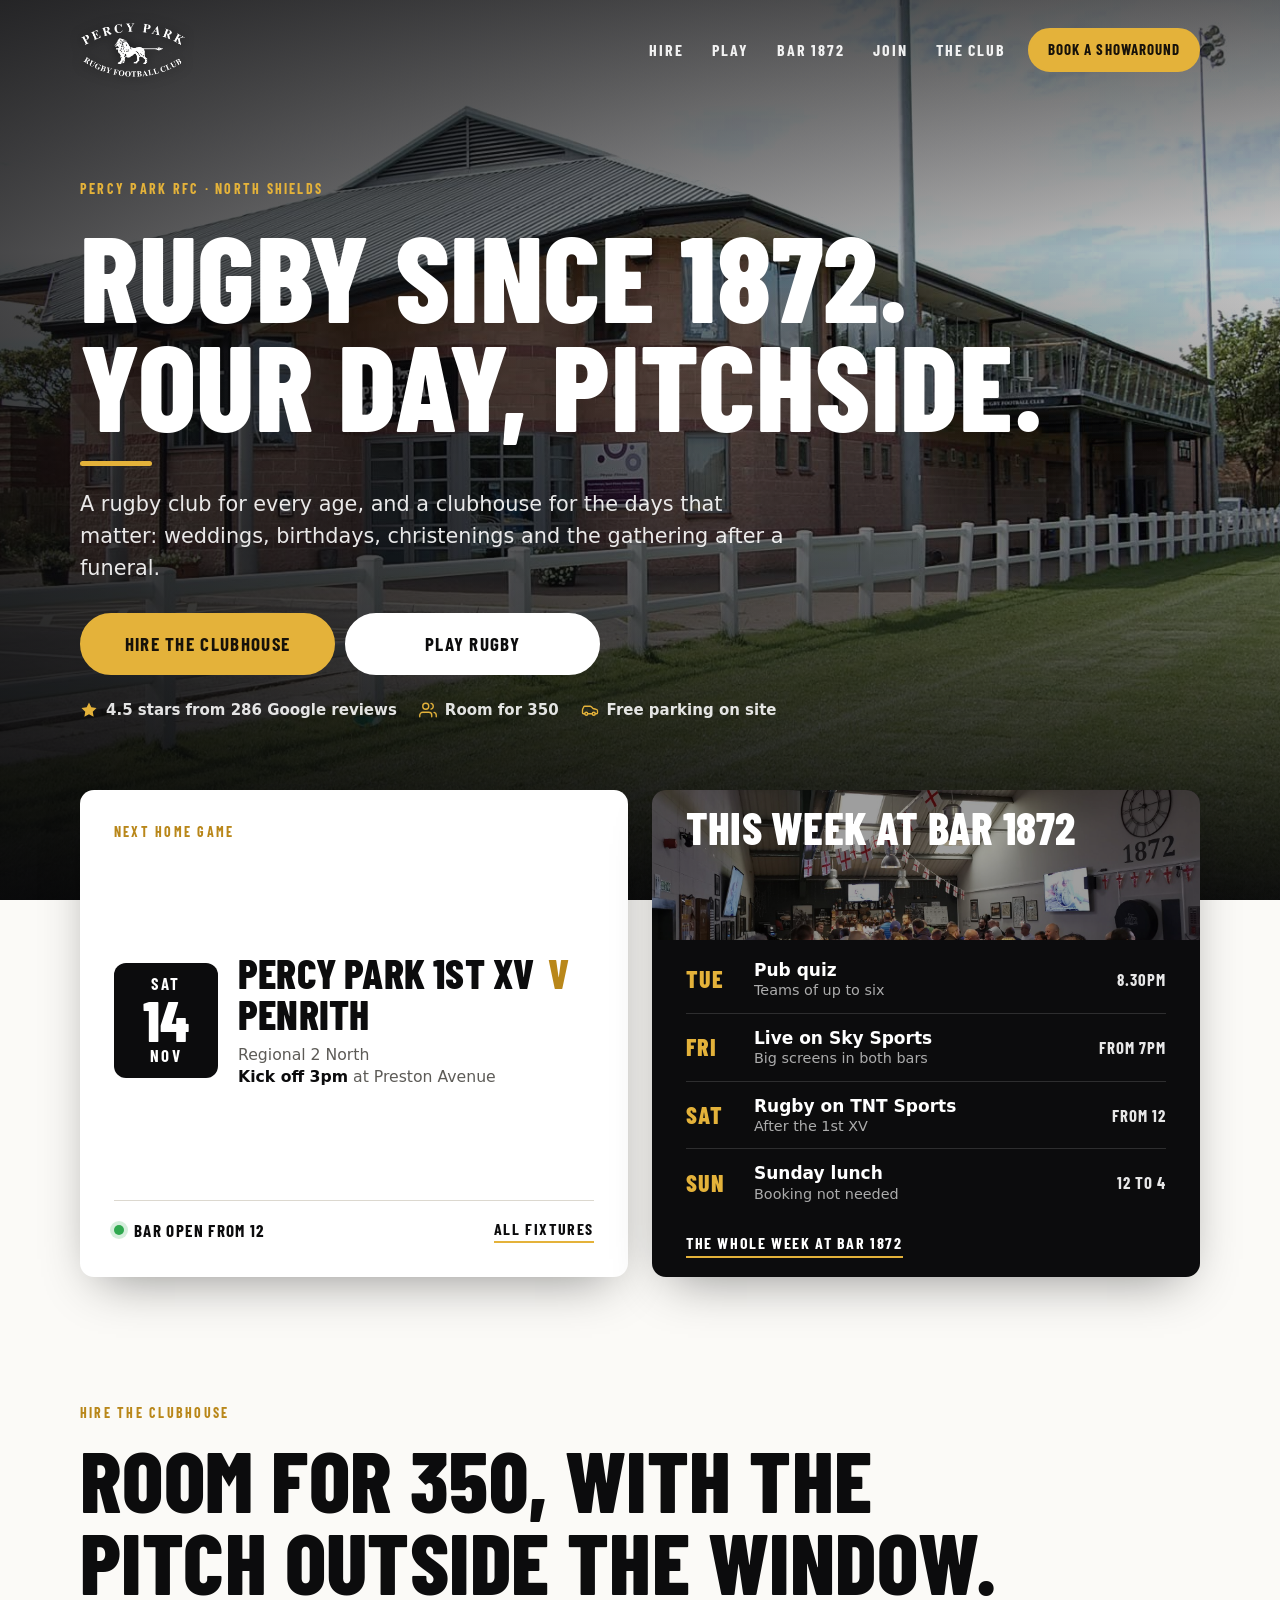
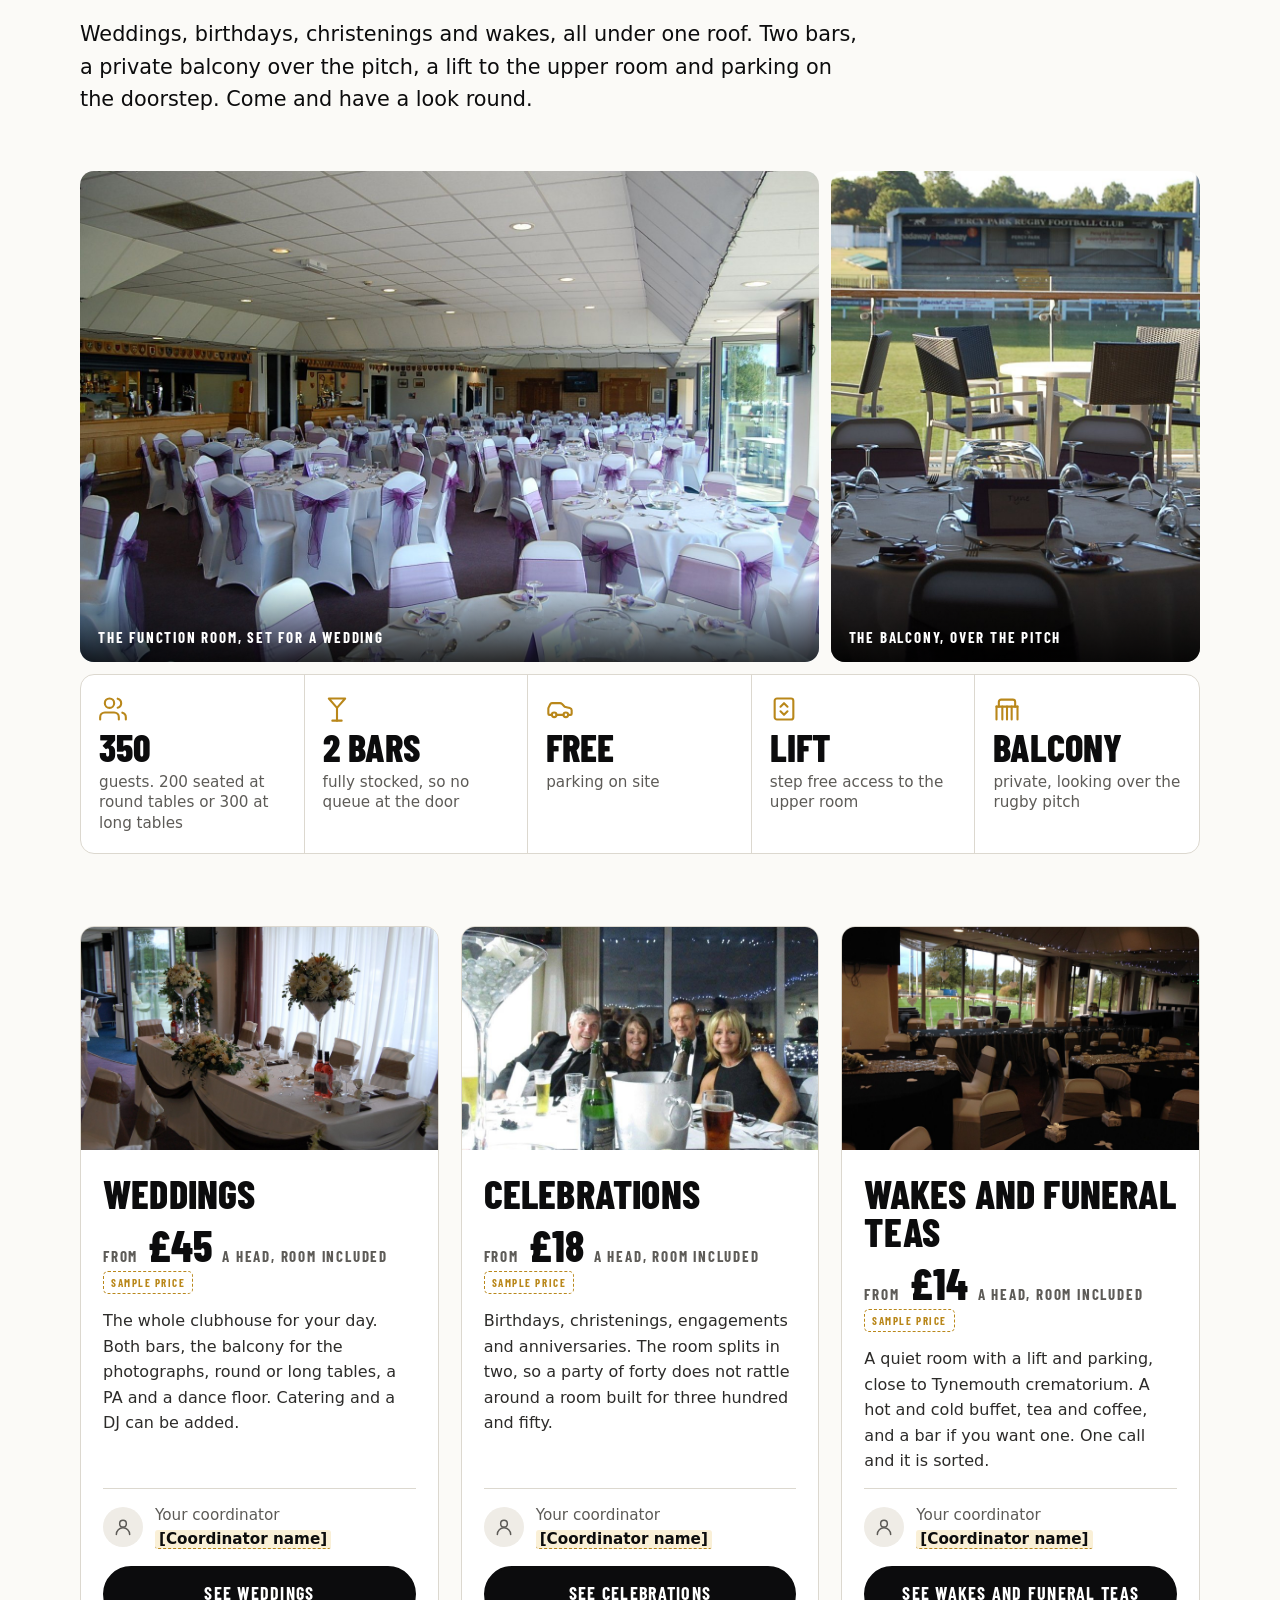
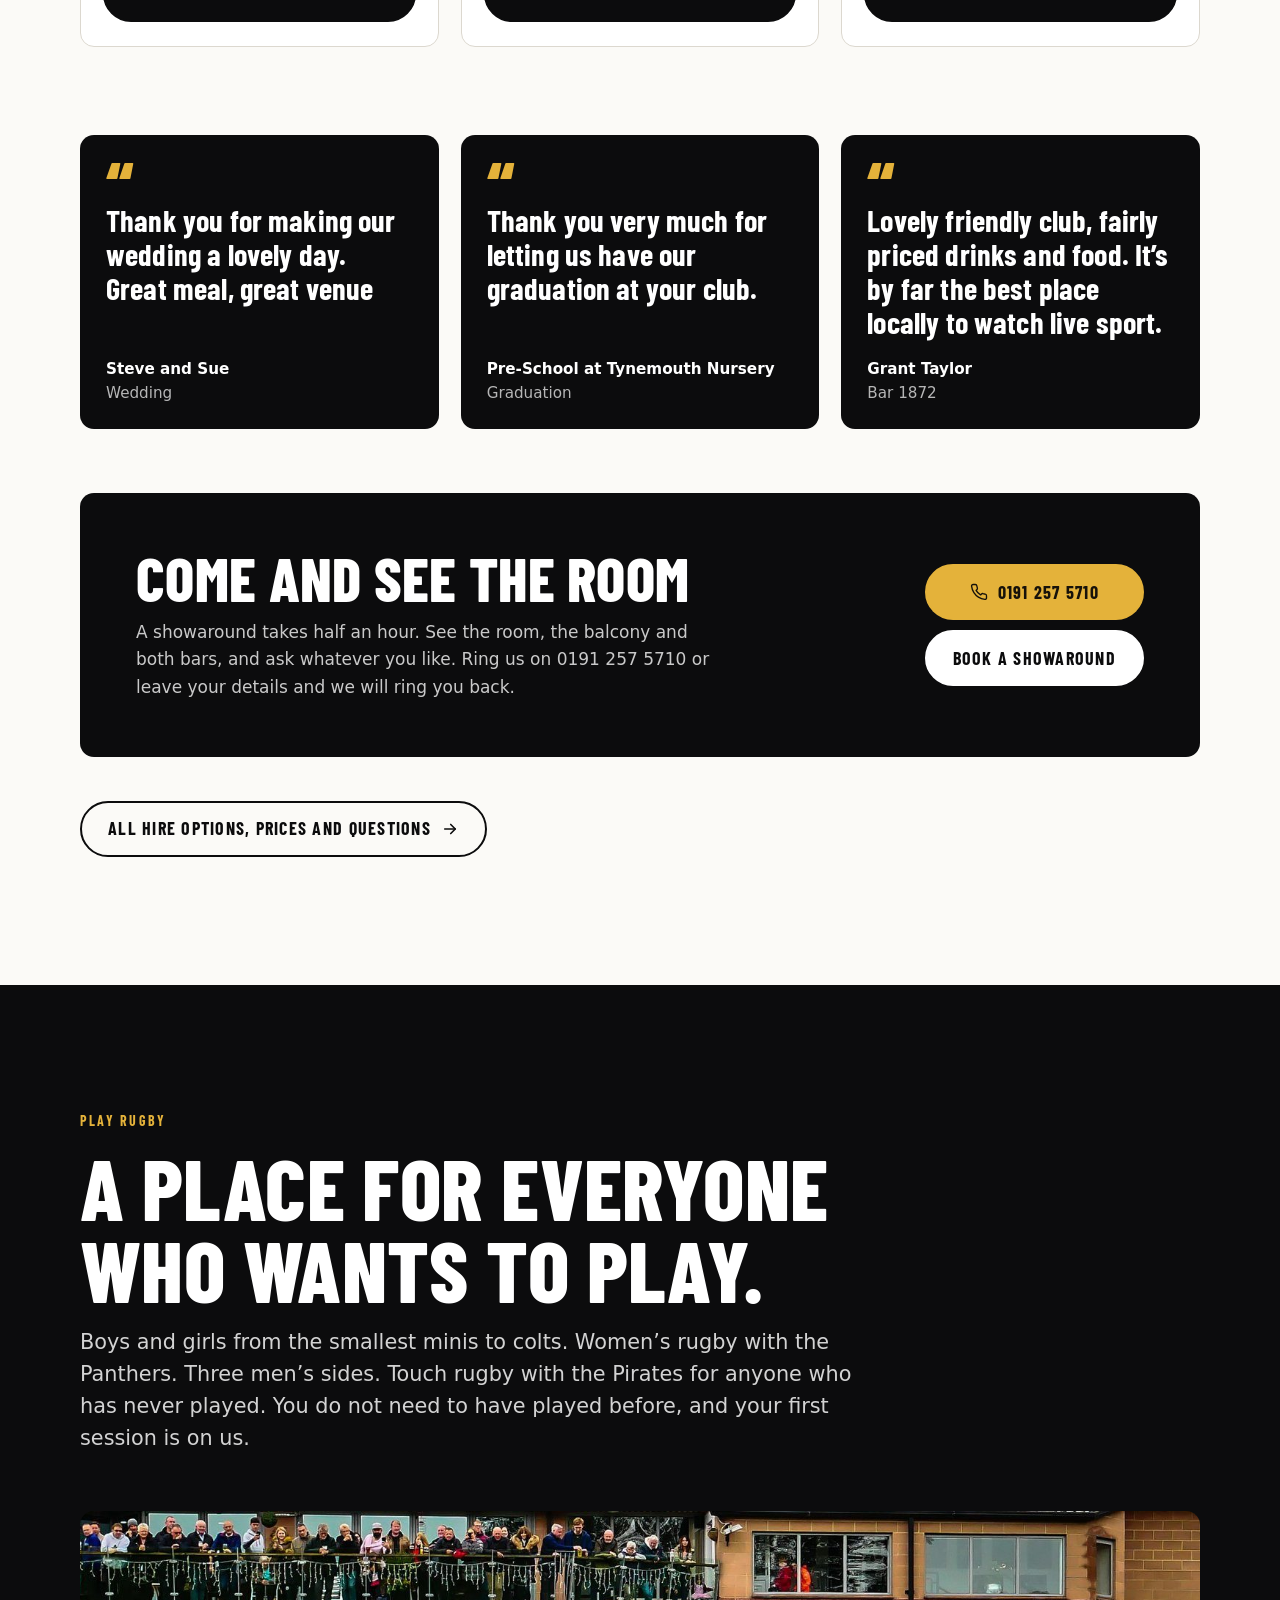
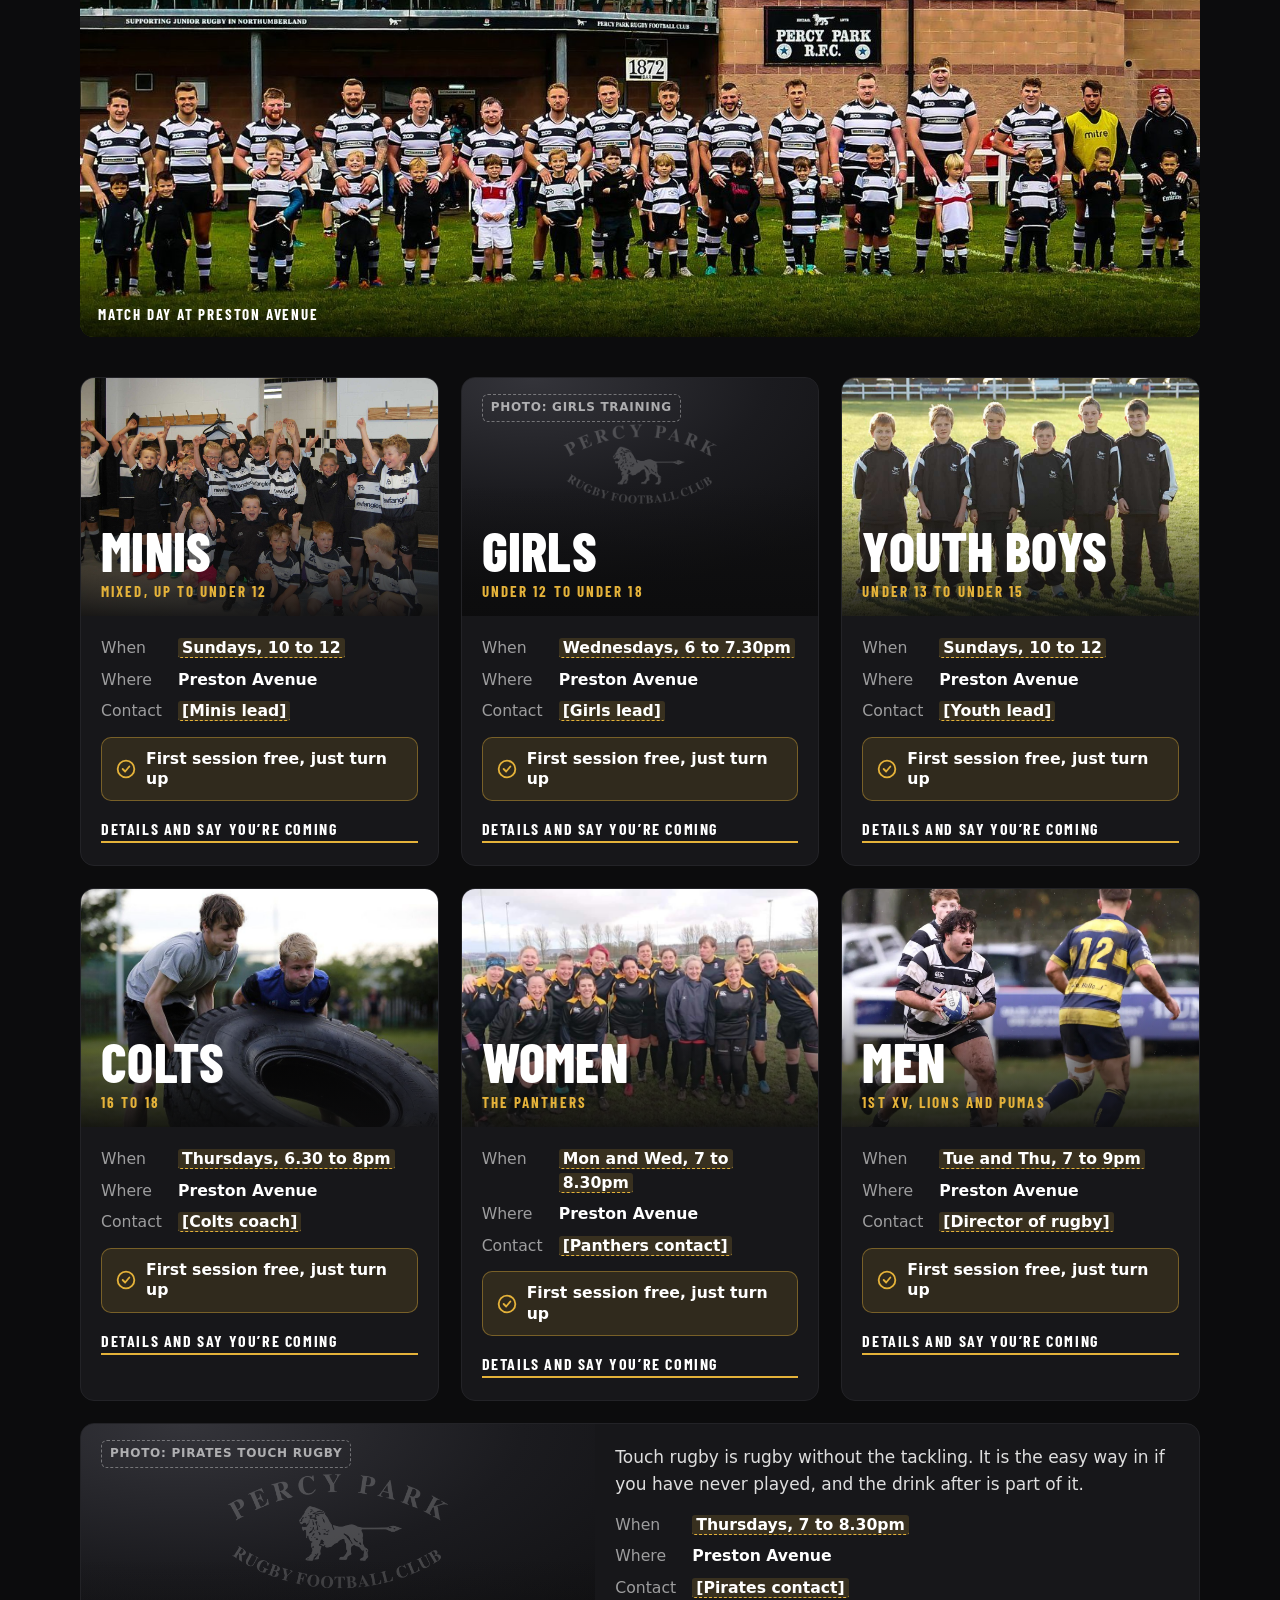
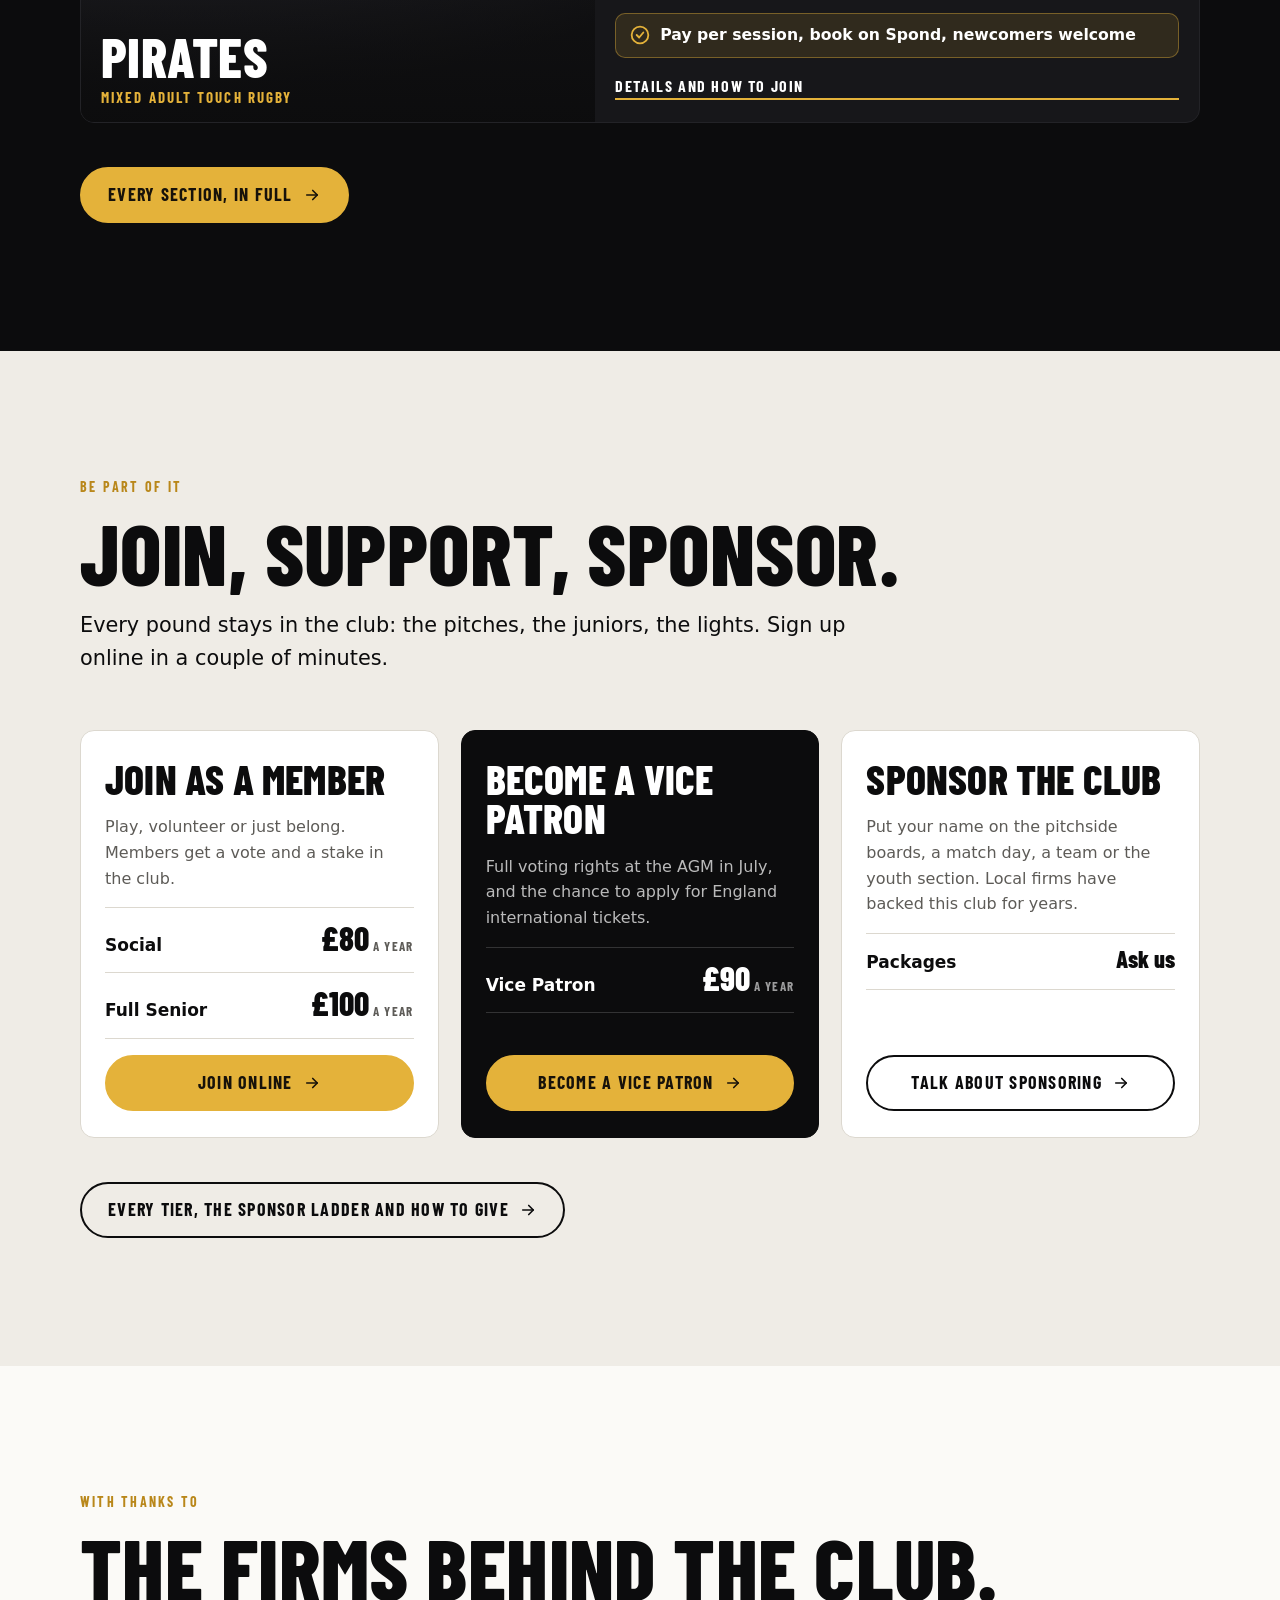
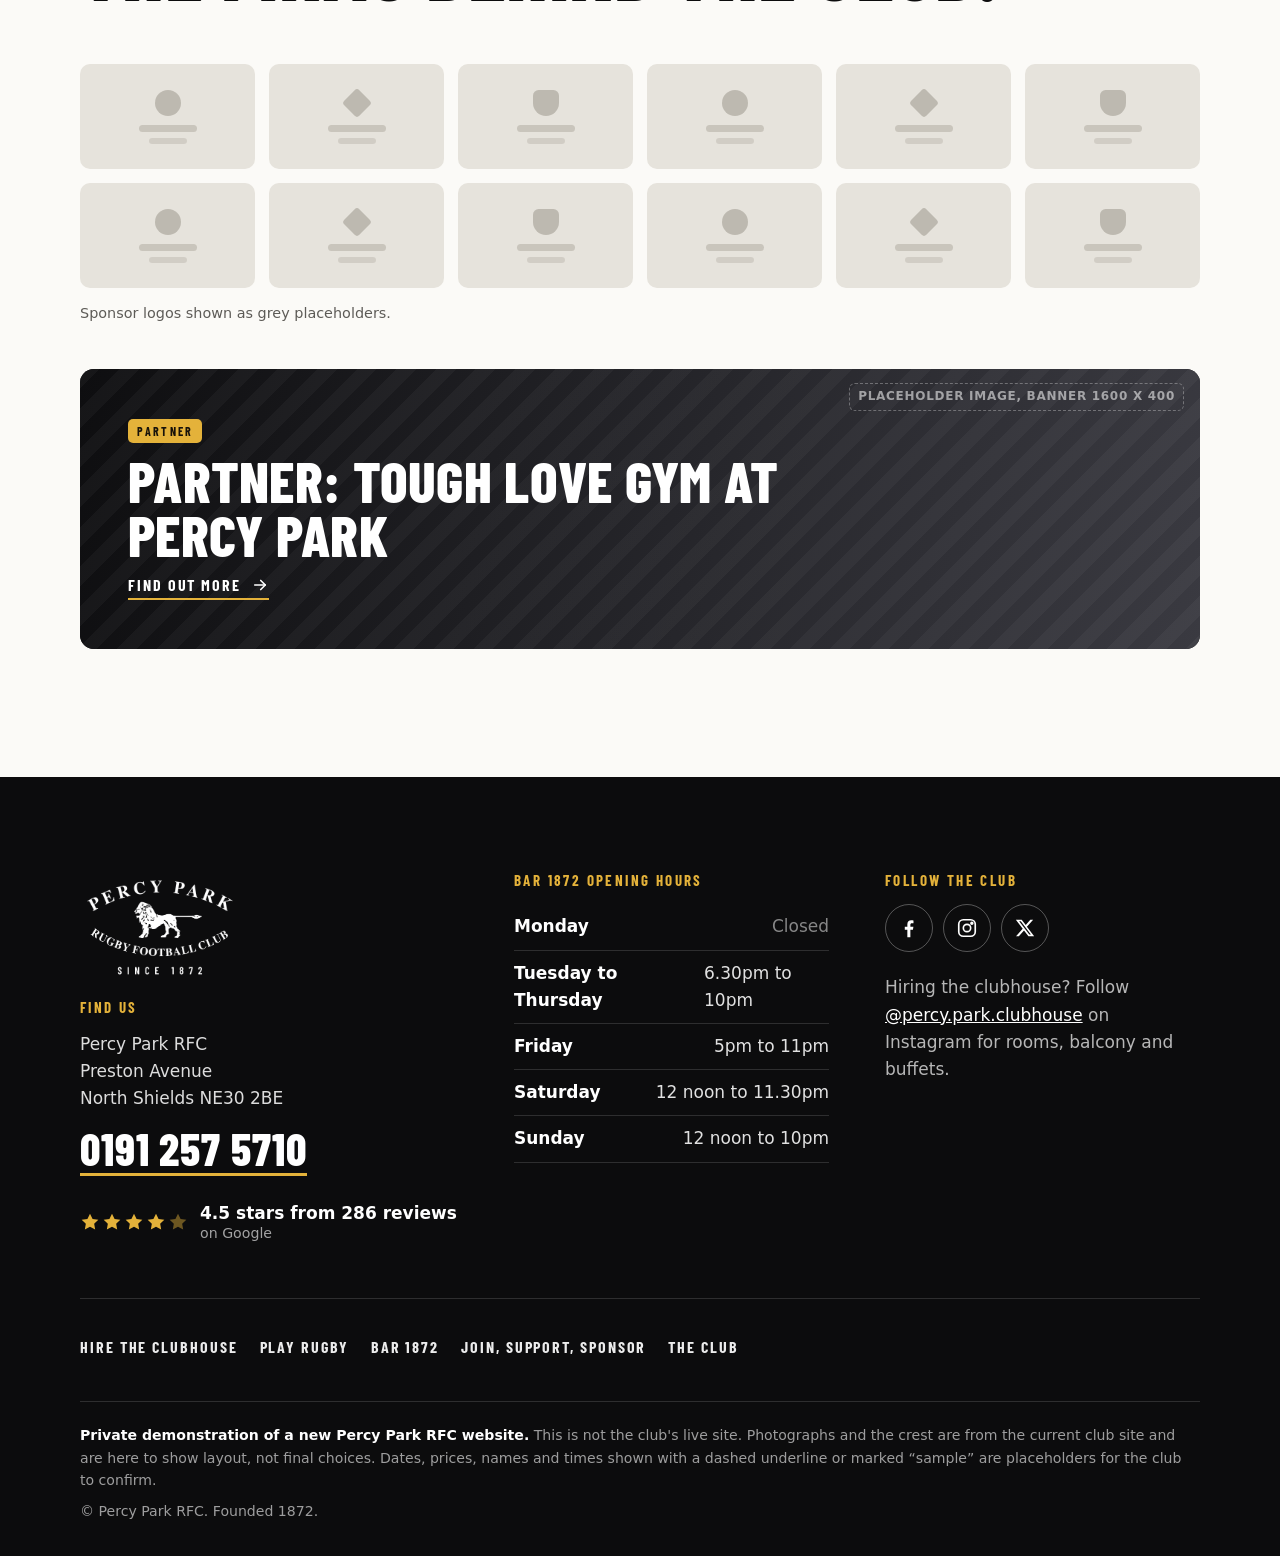
==== commit fdafcc16: "systems: hire sells per head packages with the room included, Pirates pay per session on Spond, shot" ====
--- a/index.html
+++ b/index.html
@@ -160,33 +160,33 @@
       The full version of each card, with its own "what is included" list, lives on hire.html.
     -->
     <div class="hire-cards">
-      <article class="hcard" id="weddings" data-event="weddings" data-from-price="1200" data-price-unit="per day, room hire">
+      <article class="hcard" id="weddings" data-event="weddings" data-from-price="45" data-price-unit="per head, room included">
         <div class="ph-img"><img src="img/room-wedding.jpg" alt="A wedding top table with flowers beside the balcony doors" width="1600" height="1064" loading="lazy"></div>
         <div class="body">
           <h3>Weddings</h3>
-          <p class="price"><small>from</small><b>&pound;1,200</b><small>room hire</small><span class="chip">Sample price</span></p>
+          <p class="price"><small>from</small><b>&pound;45</b><small>a head, room included</small><span class="chip">Sample price</span></p>
           <p class="inc">The whole clubhouse for your day. Both bars, the balcony for the photographs, round or long tables, a PA and a dance floor. Catering and a DJ can be added.</p>
           <p class="coord"><span class="av"><svg><use href="#i-user"/></svg></span><span>Your coordinator<b><span class="ph">[Coordinator name]</span></b></span></p>
           <a class="btn btn-block" href="hire.html#weddings" data-enquiry="weddings">See weddings</a>
         </div>
       </article>
 
-      <article class="hcard" id="celebrations" data-event="celebrations" data-from-price="250" data-price-unit="per event, room hire">
+      <article class="hcard" id="celebrations" data-event="celebrations" data-from-price="18" data-price-unit="per head, room included">
         <div class="ph-img"><img src="img/room-celebration.jpg" alt="Guests laughing together at a dinner dance in the clubhouse" width="960" height="720" loading="lazy"></div>
         <div class="body">
           <h3>Celebrations</h3>
-          <p class="price"><small>from</small><b>&pound;250</b><small>room hire</small><span class="chip">Sample price</span></p>
+          <p class="price"><small>from</small><b>&pound;18</b><small>a head, room included</small><span class="chip">Sample price</span></p>
           <p class="inc">Birthdays, christenings, engagements and anniversaries. The room splits in two, so a party of forty does not rattle around a room built for three hundred and fifty.</p>
           <p class="coord"><span class="av"><svg><use href="#i-user"/></svg></span><span>Your coordinator<b><span class="ph">[Coordinator name]</span></b></span></p>
           <a class="btn btn-block" href="hire.html#celebrations" data-enquiry="celebrations">See celebrations</a>
         </div>
       </article>
 
-      <article class="hcard" id="wakes" data-event="wakes" data-from-price="16" data-price-unit="per head, buffet included, minimum numbers apply">
+      <article class="hcard" id="wakes" data-event="wakes" data-from-price="14" data-price-unit="per head, room included, minimum numbers apply">
         <div class="ph-img"><img src="img/room-evening.jpg" alt="The function room in soft evening light" width="1600" height="1200" loading="lazy"></div>
         <div class="body">
           <h3>Wakes and funeral teas</h3>
-          <p class="price"><small>from</small><b>&pound;16</b><small>a head</small><span class="chip">Sample price</span></p>
+          <p class="price"><small>from</small><b>&pound;14</b><small>a head, room included</small><span class="chip">Sample price</span></p>
           <p class="inc">A quiet room with a lift and parking, close to Tynemouth crematorium. A hot and cold buffet, tea and coffee, and a bar if you want one. One call and it is sorted.</p>
           <p class="coord"><span class="av"><svg><use href="#i-user"/></svg></span><span>Your coordinator<b><span class="ph">[Coordinator name]</span></b></span></p>
           <a class="btn btn-block" href="hire.html#wakes" data-enquiry="wakes">See wakes and funeral teas</a>
@@ -311,8 +311,8 @@
         <div class="body">
           <p style="color:rgba(255,255,255,.86)">Touch rugby is rugby without the tackling. It is the easy way in if you have never played, and the drink after is part of it.</p>
           <dl><dt>When</dt><dd><span class="ph">Thursdays, 7 to 8.30pm</span></dd><dt>Where</dt><dd>Preston Avenue</dd><dt>Contact</dt><dd><span class="ph">[Pirates contact]</span></dd></dl>
-          <p class="free"><svg><use href="#i-check"/></svg>First session free, just turn up</p>
-          <a class="tlink more" href="play.html#pirates">Details and say you&rsquo;re coming</a>
+          <p class="free"><svg><use href="#i-check"/></svg>Pay per session, book on Spond, newcomers welcome</p>
+          <a class="tlink more" href="play.html#pirates">Details and how to join</a>
         </div>
       </article>
 
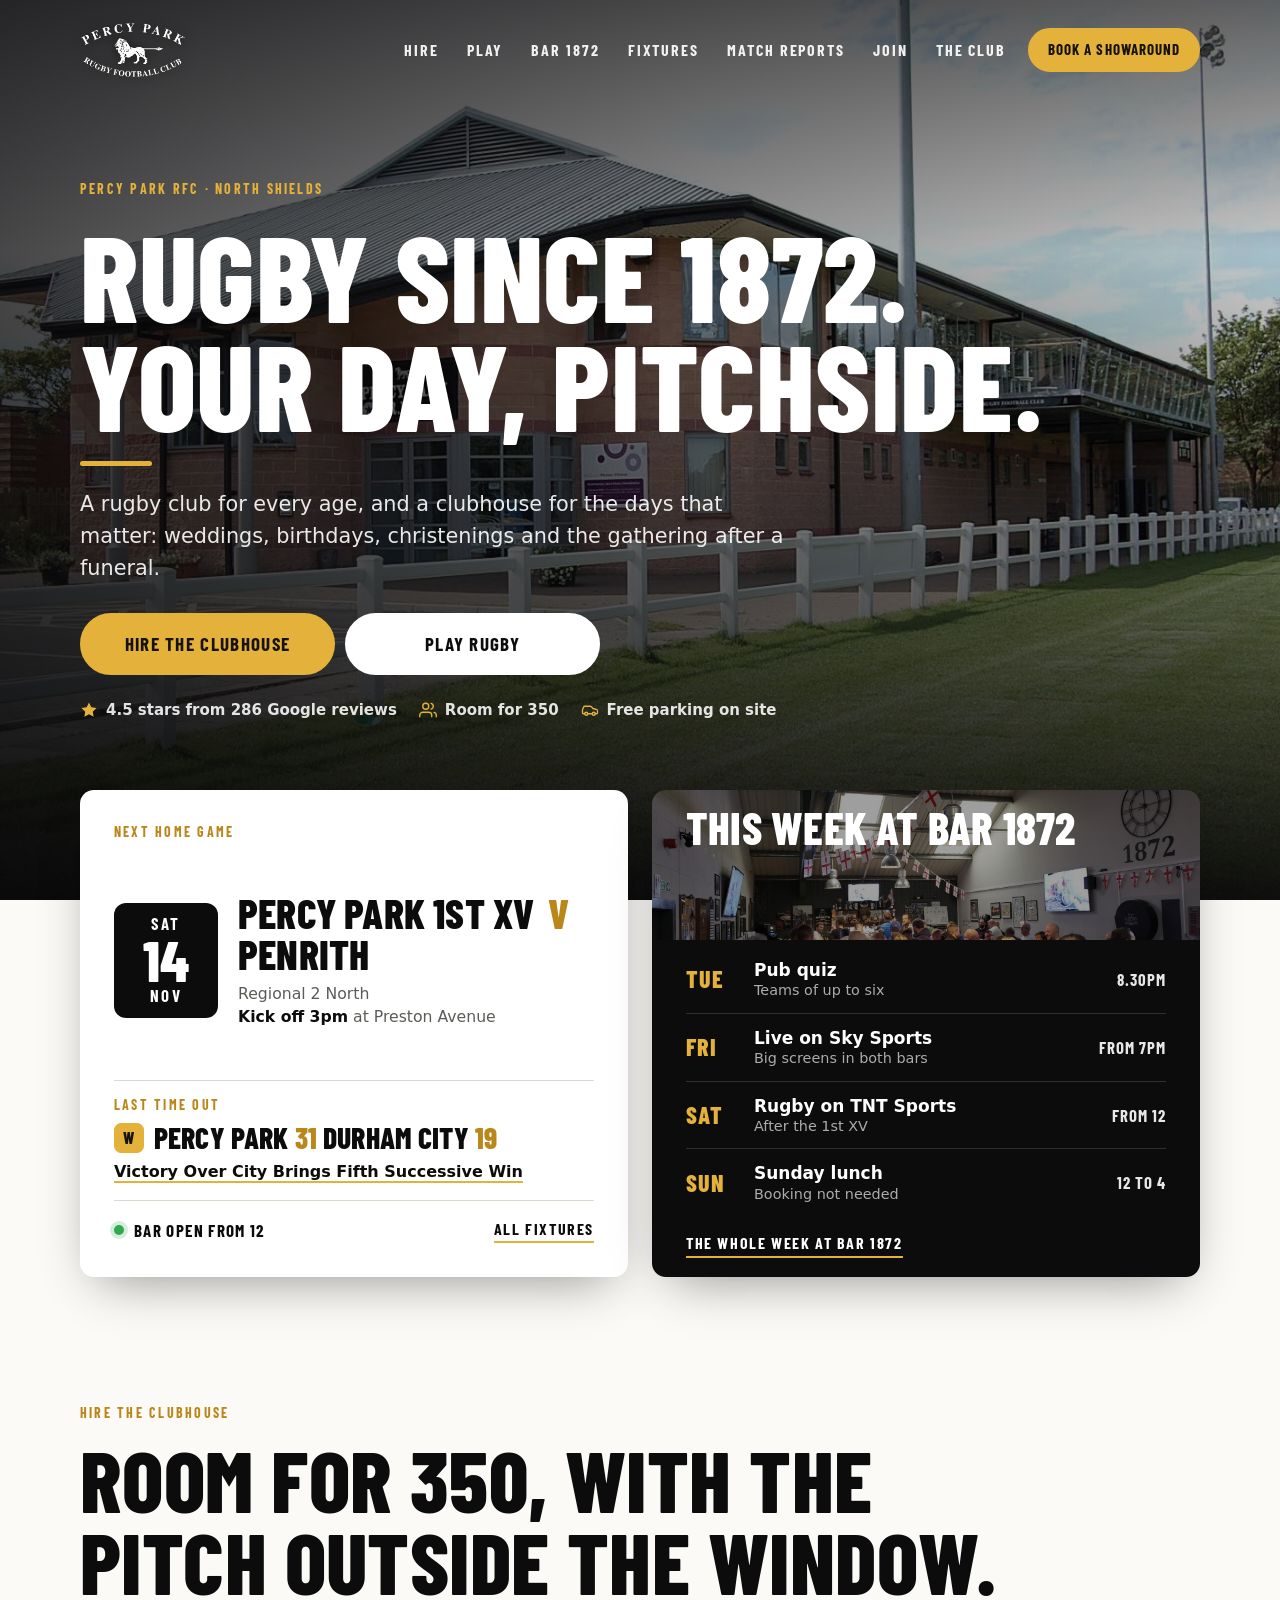
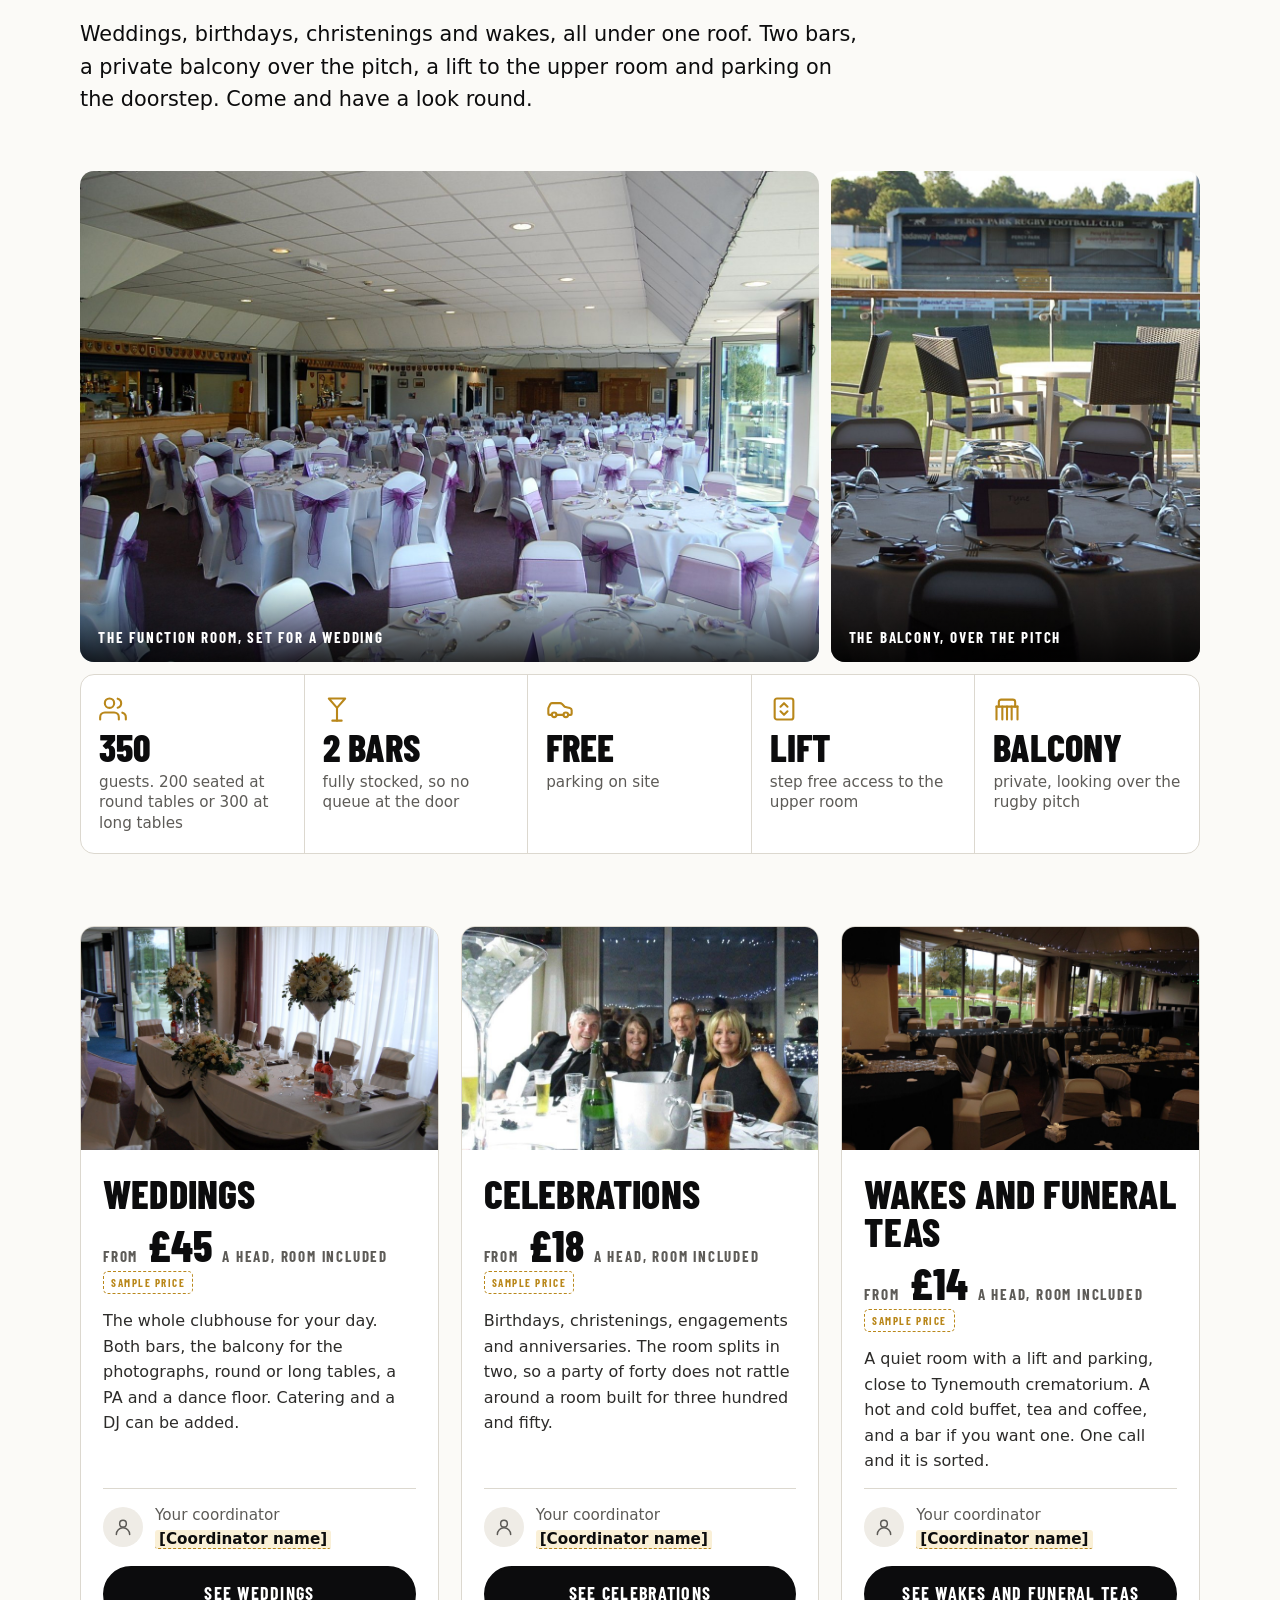
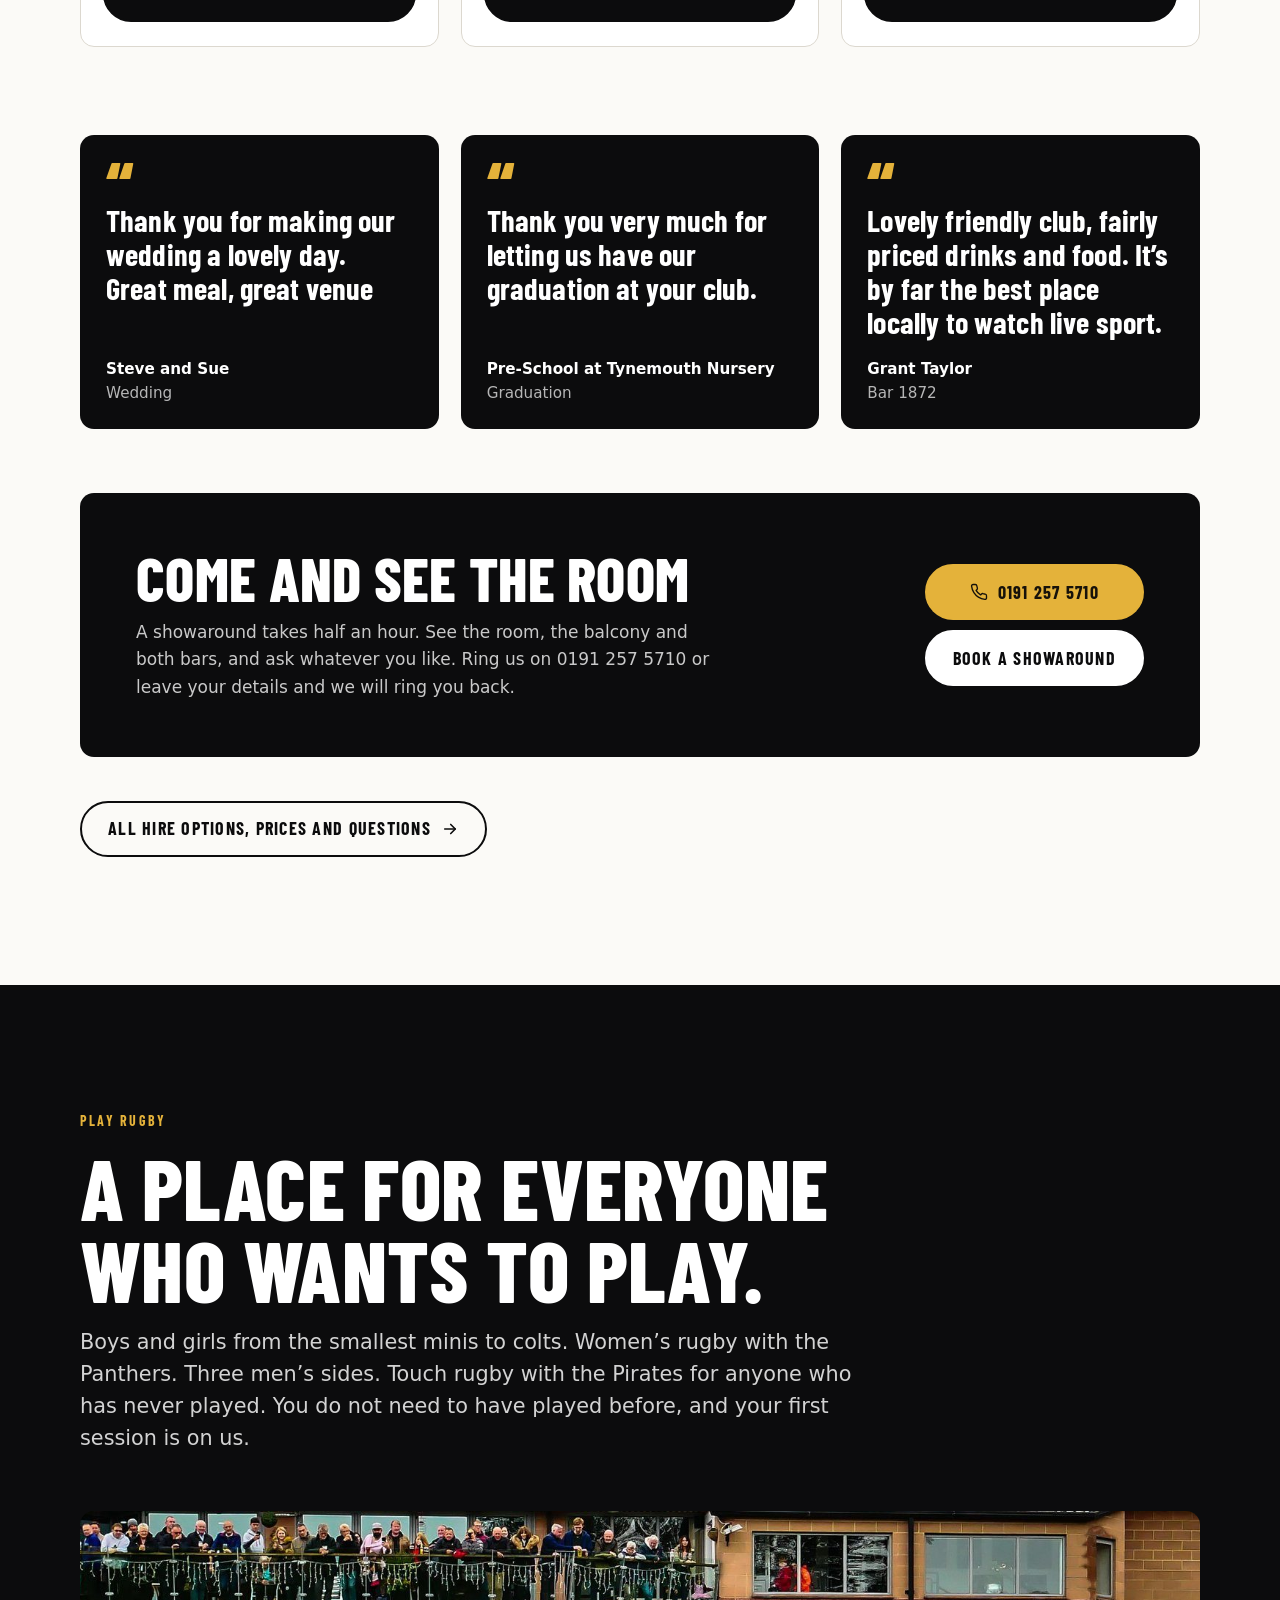
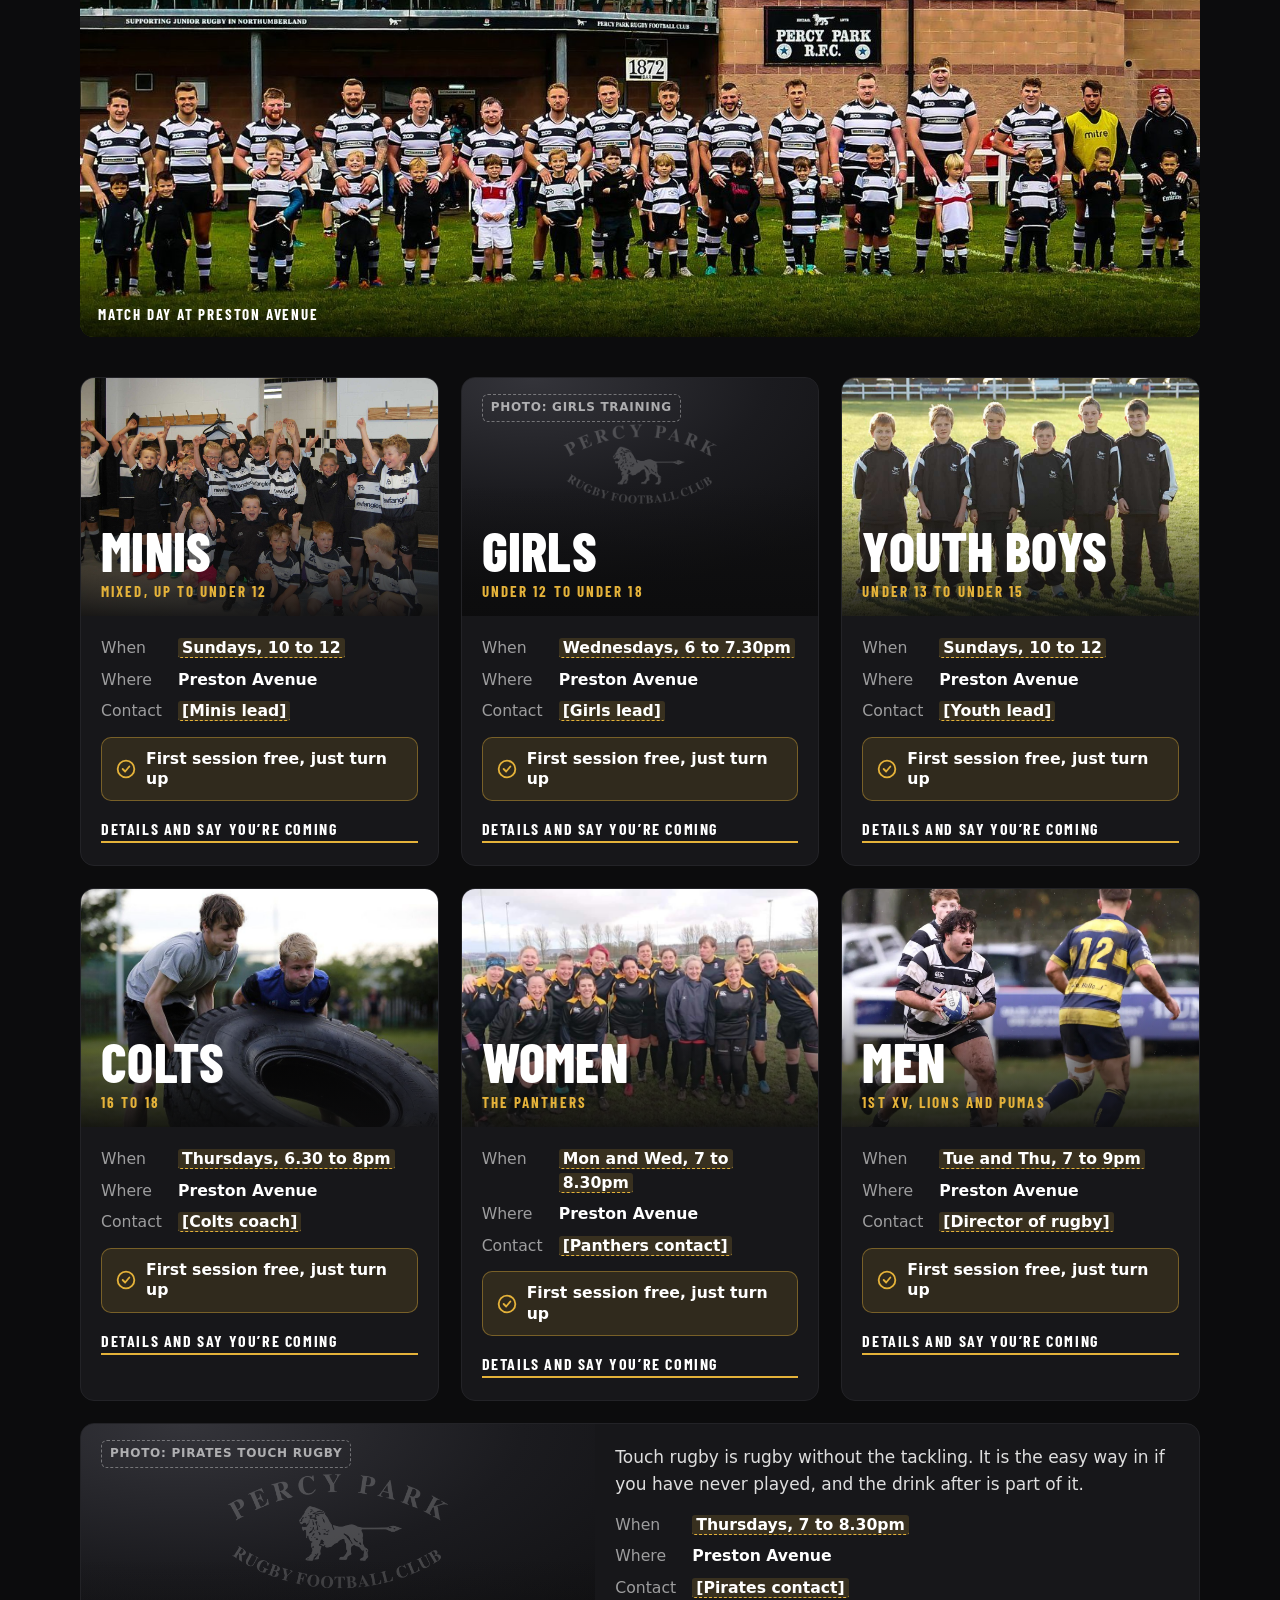
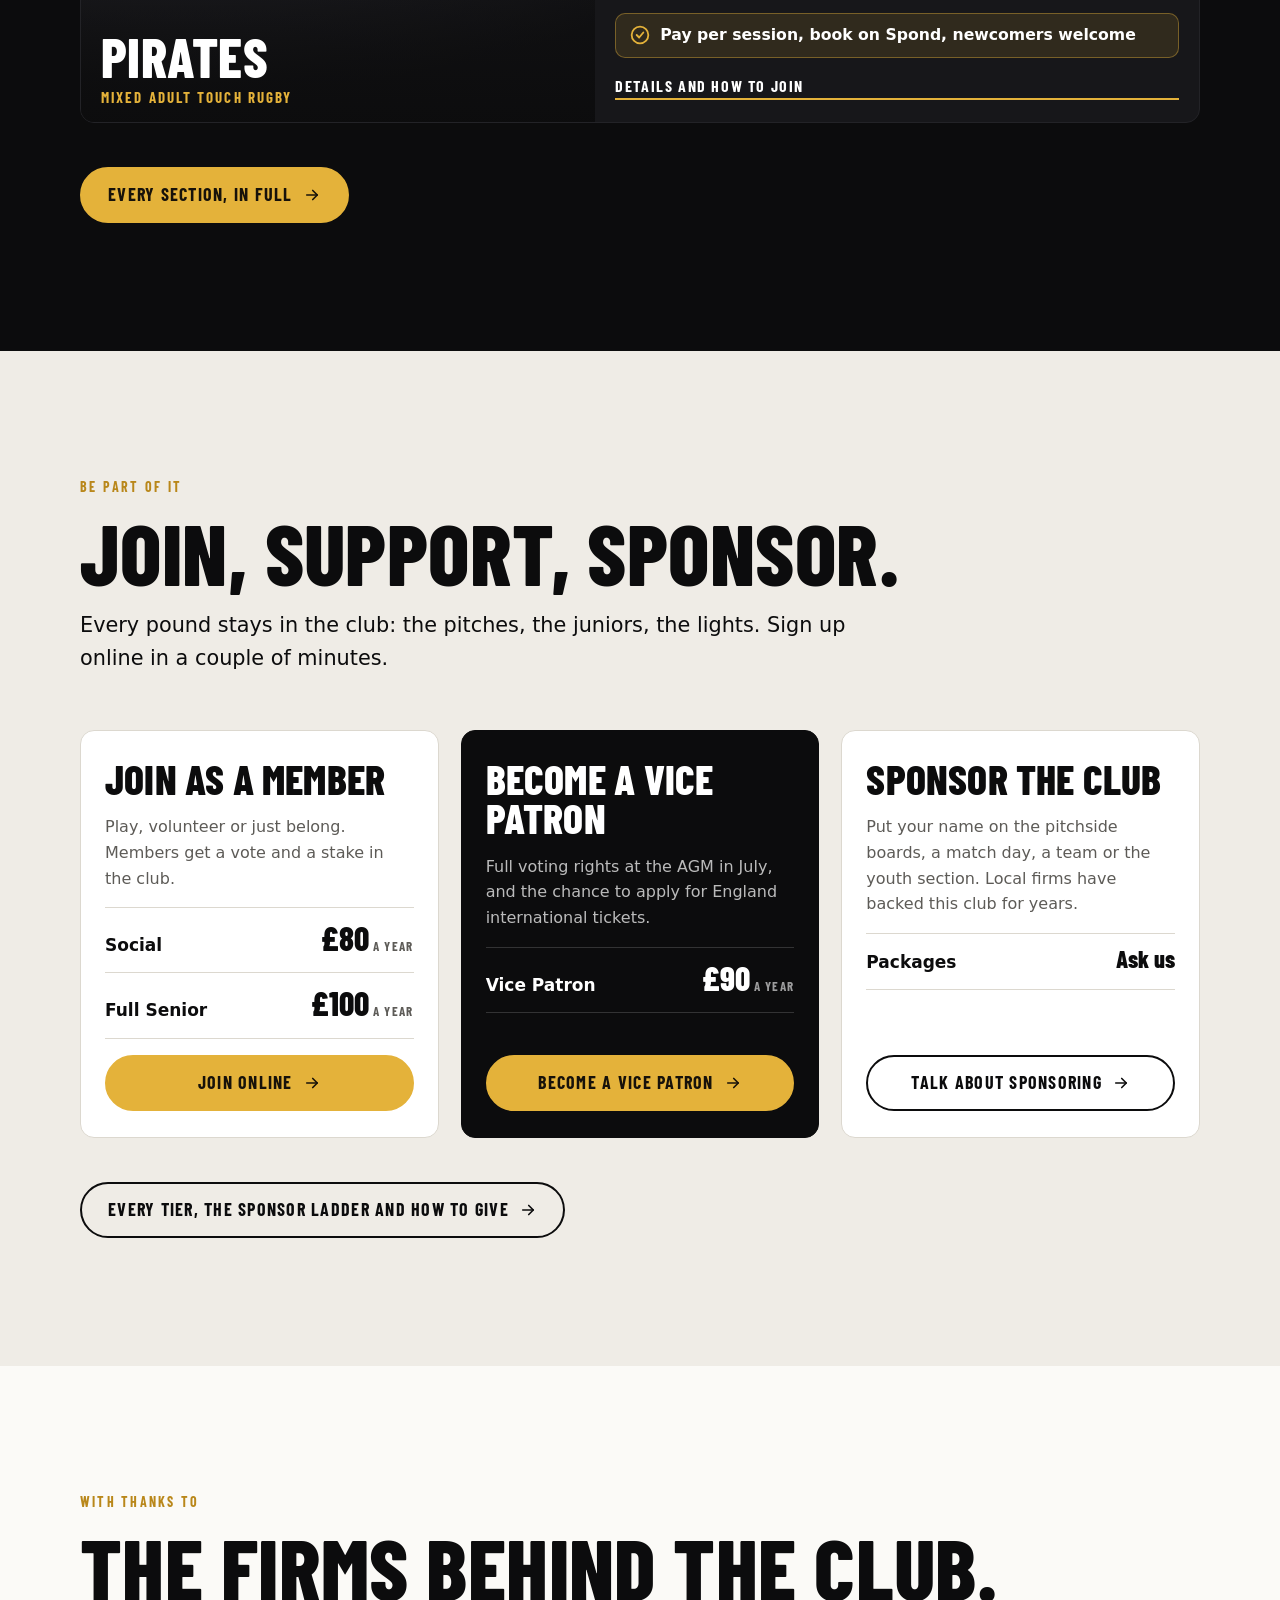
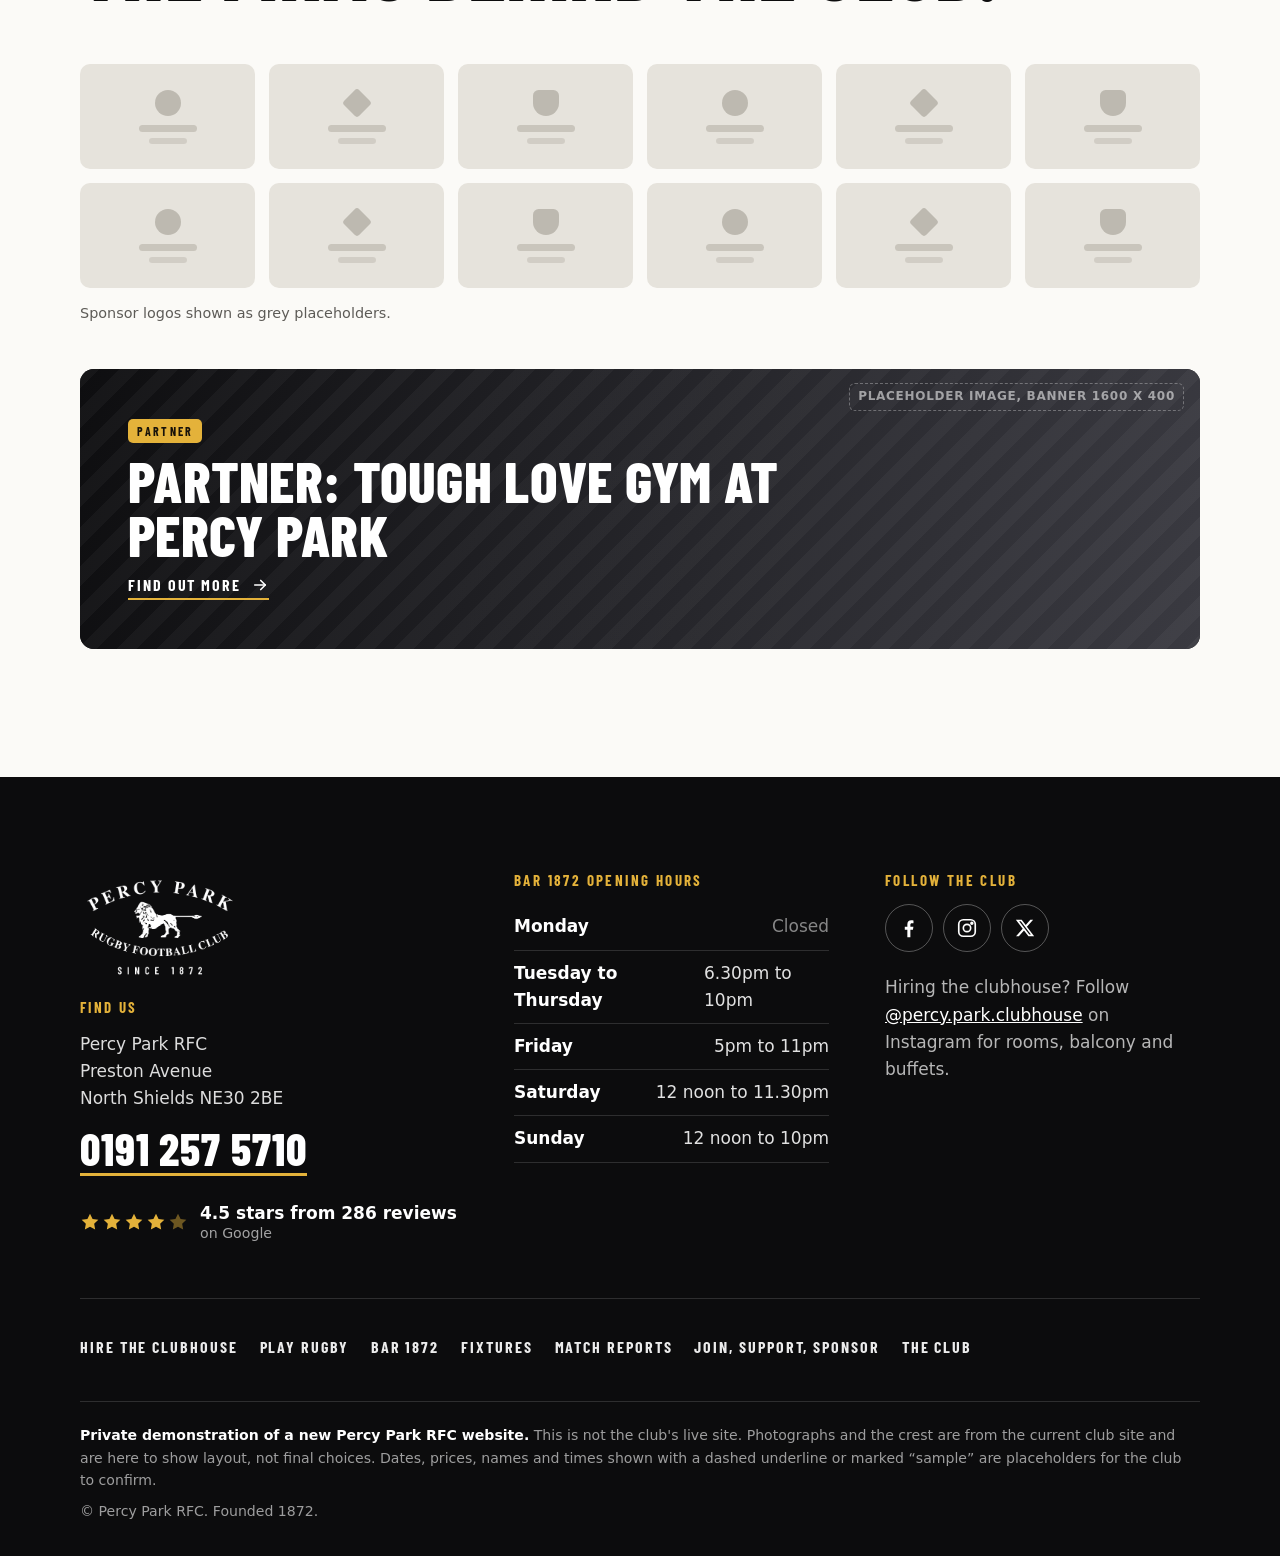
==== commit 0063daf2: "systems: Percy Park demo gains Fixtures and Match reports pages with real club data, in the nav and " ====
--- a/index.html
+++ b/index.html
@@ -5,10 +5,23 @@
 <meta name="viewport" content="width=device-width, initial-scale=1">
 <title>Percy Park RFC | Rugby since 1872, clubhouse hire in North Shields</title>
 <meta name="description" content="Percy Park RFC, North Shields. Rugby for every age since 1872, and a clubhouse for weddings, celebrations and wakes with room for 350 and a balcony over the pitch.">
+<meta property="og:type" content="website">
+<meta property="og:site_name" content="Percy Park RFC">
+<meta property="og:title" content="Percy Park RFC | Rugby since 1872, clubhouse hire in North Shields">
+<meta property="og:description" content="Percy Park RFC, North Shields. Rugby for every age since 1872, and a clubhouse for weddings, celebrations and wakes with room for 350 and a balcony over the pitch.">
+<meta property="og:image" content="https://percypark.paulmichaellove.com/img/og-image.jpg">
+<meta property="og:image:width" content="1200">
+<meta property="og:image:height" content="630">
+<meta property="og:url" content="https://percypark.paulmichaellove.com/">
+<meta name="twitter:card" content="summary_large_image">
+<meta name="twitter:title" content="Percy Park RFC | Rugby since 1872, clubhouse hire in North Shields">
+<meta name="twitter:description" content="Percy Park RFC, North Shields. Rugby for every age since 1872, and a clubhouse for weddings, celebrations and wakes with room for 350 and a balcony over the pitch.">
+<meta name="twitter:image" content="https://percypark.paulmichaellove.com/img/og-image.jpg">
 <!-- PRIVATE DEMO. REMOVE AT LAUNCH: this noindex tag on every page, and robots.txt (Disallow: /). -->
 <meta name="robots" content="noindex, nofollow">
 <meta name="theme-color" content="#0c0c0d">
-<link rel="icon" href="data:,">
+<link rel="icon" type="image/png" sizes="64x64" href="img/favicon.png">
+<link rel="apple-touch-icon" sizes="180x180" href="img/apple-touch-icon.png">
 <link rel="preconnect" href="https://fonts.googleapis.com">
 <link rel="preconnect" href="https://fonts.gstatic.com" crossorigin>
 <link href="https://fonts.googleapis.com/css2?family=Barlow+Condensed:wght@600;700;800&display=swap" rel="stylesheet">
@@ -61,10 +74,12 @@
         <li><a class="l" href="hire.html">Hire</a></li>
         <li><a class="l" href="play.html">Play</a></li>
         <li class="hide-s"><a class="l" href="bar.html">Bar 1872</a></li>
+        <li class="hide-s"><a class="l" href="fixtures.html">Fixtures</a></li>
+        <li class="hide-s"><a class="l" href="reports.html">Match reports</a></li>
         <li><a class="l" href="join.html">Join</a></li>
         <li class="hide-s"><a class="l" href="club.html">The club</a></li>
         <li class="hide-s"><a class="btn btn-gold" href="hire.html#showaround">Book a showaround</a></li>
-        <li class="more-li"><details class="more"><summary>More</summary><div class="panel"><a href="bar.html">Bar 1872</a><a href="club.html">The club</a><a href="hire.html#showaround">Book a showaround</a></div></details></li>
+        <li class="more-li"><details class="more"><summary>More</summary><div class="panel"><a href="bar.html">Bar 1872</a><a href="fixtures.html">Fixtures</a><a href="reports.html">Match reports</a><a href="club.html">The club</a><a href="hire.html#showaround">Book a showaround</a></div></details></li>
       </ul>
     </nav>
   </div>
@@ -106,9 +121,15 @@
           <p class="meta">Regional 2 North<br><strong>Kick off 3pm</strong> at Preston Avenue</p>
         </div>
       </div>
+      <!-- LAST TIME OUT: real, from the club's own site (1st XV report published 28 Oct 2026, match played Sat 24 Oct). Chosen placement: inside the existing next home game card, so the page keeps one rugby block and no second hero. Update by hand until the live site pulls the latest report from one place. -->
+      <div class="lastout">
+        <p class="eyebrow">Last time out</p>
+        <p class="lo-score"><span class="res w" aria-label="Won">W</span><span>Percy Park <b>31</b> Durham City <b>19</b></span></p>
+        <a class="lo-link" href="reports.html#durham-city-2026-10-24">Victory Over City Brings Fifth Successive Win</a>
+      </div>
       <div class="row">
         <span class="baropen"><i aria-hidden="true"></i>Bar open from 12</span>
-        <a class="tlink" href="https://percyparkrfc.clubzap.com/fixtures">All fixtures</a>
+        <a class="tlink" href="fixtures.html">All fixtures</a>
       </div>
     </article>
 
@@ -418,6 +439,7 @@
       </div>
       <div>
         <h4>Bar 1872 opening hours</h4>
+        <!-- source: Google Business Profile 2 Nov 2026; the old site's homepage shows different hours (Mon 18.30 to 23.00, Tue to Thu 18.30 to 23.00, Fri 17.00 to midnight, Sat 13.00 to midnight, Sun 14.00 to 23.00); Paul says Google is right, club to confirm -->
         <ul class="hours">
           <li class="closed"><b>Monday</b><span>Closed</span></li>
           <li><b>Tuesday to Thursday</b><span>6.30pm to 10pm</span></li>
@@ -440,6 +462,8 @@
       <a href="hire.html">Hire the clubhouse</a>
       <a href="play.html">Play rugby</a>
       <a href="bar.html">Bar 1872</a>
+      <a href="fixtures.html">Fixtures</a>
+      <a href="reports.html">Match reports</a>
       <a href="join.html">Join, support, sponsor</a>
       <a href="club.html">The club</a>
     </nav>
--- a/site.css
+++ b/site.css
@@ -60,6 +60,9 @@
 .nav .hide-s{display:none}
 .nav .btn{min-height:44px;padding:8px 18px;font-size:15px;margin-left:6px}
 @media(min-width:900px){.nav .hide-s{display:list-item}.nav img.crest{height:56px}.nav .wrap{height:100px}}
+/* seven links plus the button need to fit on one line between 900 and 1119 */
+@media(min-width:900px) and (max-width:1119px){.nav img.crest{height:46px}.nav ul{gap:0}.nav a.l{padding:0 7px;font-size:14px;letter-spacing:.07em;white-space:nowrap}.nav .btn{padding:8px 14px;font-size:14px;white-space:nowrap;margin-left:2px}}
+@media(min-width:1120px){.nav a.l{white-space:nowrap}}
 
 /* hero */
 .hero{position:relative;color:#fff;background:var(--ink);isolation:isolate;min-height:min(100svh,920px);display:flex;align-items:flex-end;padding:132px 0 clamp(120px,16vw,180px)}
@@ -497,4 +500,96 @@
 /* section call to action rows on the homepage */
 .more-row{margin-top:clamp(28px,4vw,44px);display:flex;flex-wrap:wrap;gap:10px}
 
+/* result badge, shared by the homepage "Last time out" line, the fixtures tables and the match report cards */
+.res{display:inline-flex;align-items:center;justify-content:center;min-width:30px;height:30px;padding:0 7px;border-radius:7px;font:800 16px/1 var(--display);letter-spacing:.06em;text-transform:uppercase;background:var(--stone);color:var(--ink);border:1px solid var(--line)}
+.res.w{background:var(--gold);color:var(--on-gold);border-color:var(--gold)}
+.res.d{background:#fff;color:var(--ink);border-color:var(--ink)}
+
+/* homepage: last time out, inside the next home game card */
+.lastout{border-top:1px solid var(--line);padding-top:16px;display:grid;gap:8px}
+.lo-score{display:flex;flex-wrap:wrap;align-items:center;gap:4px 10px;font:800 clamp(1.5rem,4.4vw,1.85rem)/1.05 var(--display);text-transform:uppercase;letter-spacing:.005em}
+.lo-score b{color:var(--gold-deep);font-weight:800}
+.lo-score{flex-wrap:nowrap;align-items:flex-start}
+.lo-score .res{margin-top:1px;flex:none}
+.lo-score span:not(.res){text-wrap:balance;min-width:0}
+.lo-link{font-weight:600;font-size:1rem;line-height:1.35;text-decoration:underline;text-decoration-color:var(--gold);text-decoration-thickness:2px;text-underline-offset:4px}
+.lo-link:hover{text-decoration-color:var(--ink)}
+
+/* fixtures page: team switcher, one panel per team, shown with :target (no script) */
+.switch{margin-bottom:clamp(24px,4vw,36px)}
+.switch a.ext::after{content:"\2197";margin-left:6px;color:var(--gold-deep);font-size:1.05em}
+.switch a.on{background:var(--ink);color:#fff}
+.fpanel{scroll-margin-top:clamp(150px,22vw,190px)}
+@supports selector(:has(*)){
+  .fpanels>.fpanel{display:none}
+  .fpanels>.fpanel:target,.fpanels:not(:has(.fpanel:target))>.fpanel:first-child{display:block}
+  body:not(:has(.fpanel:target)) .switch a[href="#first-xv"],
+  body:has(#first-xv:target) .switch a[href="#first-xv"],
+  body:has(#second-xv:target) .switch a[href="#second-xv"],
+  body:has(#panthers:target) .switch a[href="#panthers"]{background:var(--ink);color:#fff}
+}
+.fhead{display:grid;gap:8px;margin-bottom:clamp(18px,3vw,26px)}
+.fhead .eyebrow{color:var(--gold-deep)}
+.fhead h2{font-size:clamp(2.6rem,7vw,4rem)}
+.ftable{width:100%;border-collapse:separate;border-spacing:0;background:#fff;border:1px solid var(--line);border-radius:var(--r);overflow:hidden}
+.ftable th{font:700 14px/1.2 var(--display);letter-spacing:.14em;text-transform:uppercase;color:var(--mute);background:var(--stone);text-align:left;padding:14px 16px;border-bottom:1px solid var(--line);white-space:nowrap}
+.ftable td{padding:15px 16px;border-top:1px solid var(--line);vertical-align:middle;line-height:1.35}
+.ftable tbody tr:first-child td{border-top:0}
+.ftable .fdate{font:800 1.45rem/1 var(--display);text-transform:uppercase;letter-spacing:.02em;white-space:nowrap}
+.ftable .fdate small{display:block;margin-top:4px;font:700 13px/1 var(--display);letter-spacing:.14em;color:var(--mute)}
+.ftable .opp{font-weight:700;font-size:1.08rem}
+.ftable .ha{font-weight:600}
+.ftable .ha.away{color:var(--mute);font-weight:500}
+.ftable .ko,.ftable .comp{color:var(--mute);white-space:nowrap}
+.ftable .none{color:var(--mute);font-size:.92rem}
+.ftable td.rsl{white-space:nowrap}
+.ftable .score{font:800 1.3rem/1 var(--display);letter-spacing:.04em;margin-left:8px;vertical-align:middle}
+.ftable .rep a{font:700 15px/1 var(--display);letter-spacing:.1em;text-transform:uppercase;text-decoration:none;border-bottom:2px solid var(--gold);padding:4px 0;white-space:nowrap}
+.ftable .rep a:hover{border-color:var(--ink)}
+.ftable tr.next td{background:rgba(228,178,58,.16)}
+.ftable tr.next td:first-child{box-shadow:inset 5px 0 0 var(--gold)}
+.nextbadge{display:inline-block;margin-bottom:6px;background:var(--gold);color:var(--on-gold);font:700 12px/1 var(--display);letter-spacing:.16em;text-transform:uppercase;padding:5px 8px;border-radius:5px}
+.fnote{margin-top:16px;max-width:46em}
+.fnote a{font-weight:600;text-decoration-color:var(--gold);text-decoration-thickness:2px;text-underline-offset:3px}
+.zaprow{margin-top:clamp(28px,4vw,44px);display:flex;flex-wrap:wrap;gap:12px 20px;align-items:center}
+.sr{position:absolute;width:1px;height:1px;overflow:hidden;clip:rect(0 0 0 0);white-space:nowrap}
+@media(max-width:899px){
+  .ftable thead{position:absolute;width:1px;height:1px;overflow:hidden;clip:rect(0 0 0 0)}
+  .ftable,.ftable tbody{display:block}
+  .ftable tr{display:grid;grid-template-columns:auto auto 1fr auto;grid-template-areas:"date date res res" "opp opp opp opp" "ha ko comp rep";gap:6px 14px;padding:16px 16px 15px;border-top:1px solid var(--line);align-items:baseline}
+  .ftable tbody tr:first-child{border-top:0}
+  .ftable td{display:block;padding:0;border:0}
+  .ftable td.fdate{grid-area:date}
+  .ftable td.fdate small{display:inline;margin:0 0 0 8px}
+  .ftable td.rsl{grid-area:res;justify-self:end;text-align:right}
+  .ftable td.opp{grid-area:opp}
+  .ftable td.ha{grid-area:ha}
+  .ftable td.ko{grid-area:ko}
+  .ftable td.comp{grid-area:comp}
+  .ftable td.rep{grid-area:rep;justify-self:end}
+  .ftable tr.next{background:rgba(228,178,58,.16);box-shadow:inset 5px 0 0 var(--gold)}
+  .ftable tr.next td{background:none}
+  .ftable tr.next td:first-child{box-shadow:none}
+  .ftable .nextbadge{margin:0 0 0 8px}
+}
+
+/* match reports page: a list of cards, newest first */
+.rlist{display:grid;gap:clamp(14px,2vw,20px);margin-top:clamp(8px,2vw,16px)}
+.rcard{background:#fff;border:1px solid var(--line);border-radius:var(--r);padding:clamp(22px,3.4vw,36px);display:grid;gap:18px;scroll-margin-top:24px}
+.rcard .rmeta{display:grid;gap:10px;align-content:start}
+.rcard .rtop{display:flex;flex-wrap:wrap;align-items:center;gap:8px 12px}
+.rteam{display:inline-block;font:700 12px/1 var(--display);letter-spacing:.16em;text-transform:uppercase;background:var(--ink);color:#fff;padding:6px 9px;border-radius:5px}
+.rdate{font:700 15px/1.2 var(--display);letter-spacing:.14em;text-transform:uppercase;color:var(--mute)}
+.rscore{display:flex;flex-wrap:wrap;align-items:center;gap:4px 10px;font:800 clamp(1.5rem,4vw,1.8rem)/1.05 var(--display);text-transform:uppercase}
+.rscore b{color:var(--gold-deep)}
+.rscore{flex-wrap:nowrap;align-items:flex-start}
+.rscore .res{margin-top:1px;flex:none}
+.rscore span:not(.res){text-wrap:balance;min-width:0}
+.rcard .rcomp{font-size:.95rem;color:var(--mute)}
+.rcard .rbody{display:grid;gap:14px;align-content:start}
+.rcard h3{font-size:clamp(2rem,5vw,2.8rem);line-height:.98}
+.rcard .rbody p{max-width:46em;color:#2c2b29}
+.rcard .rmore{justify-self:start}
+@media(min-width:900px){.rcard{grid-template-columns:260px minmax(0,1fr);gap:clamp(28px,4vw,52px)}}
+
 @media(prefers-reduced-motion:reduce){*{transition:none!important;scroll-behavior:auto!important}}
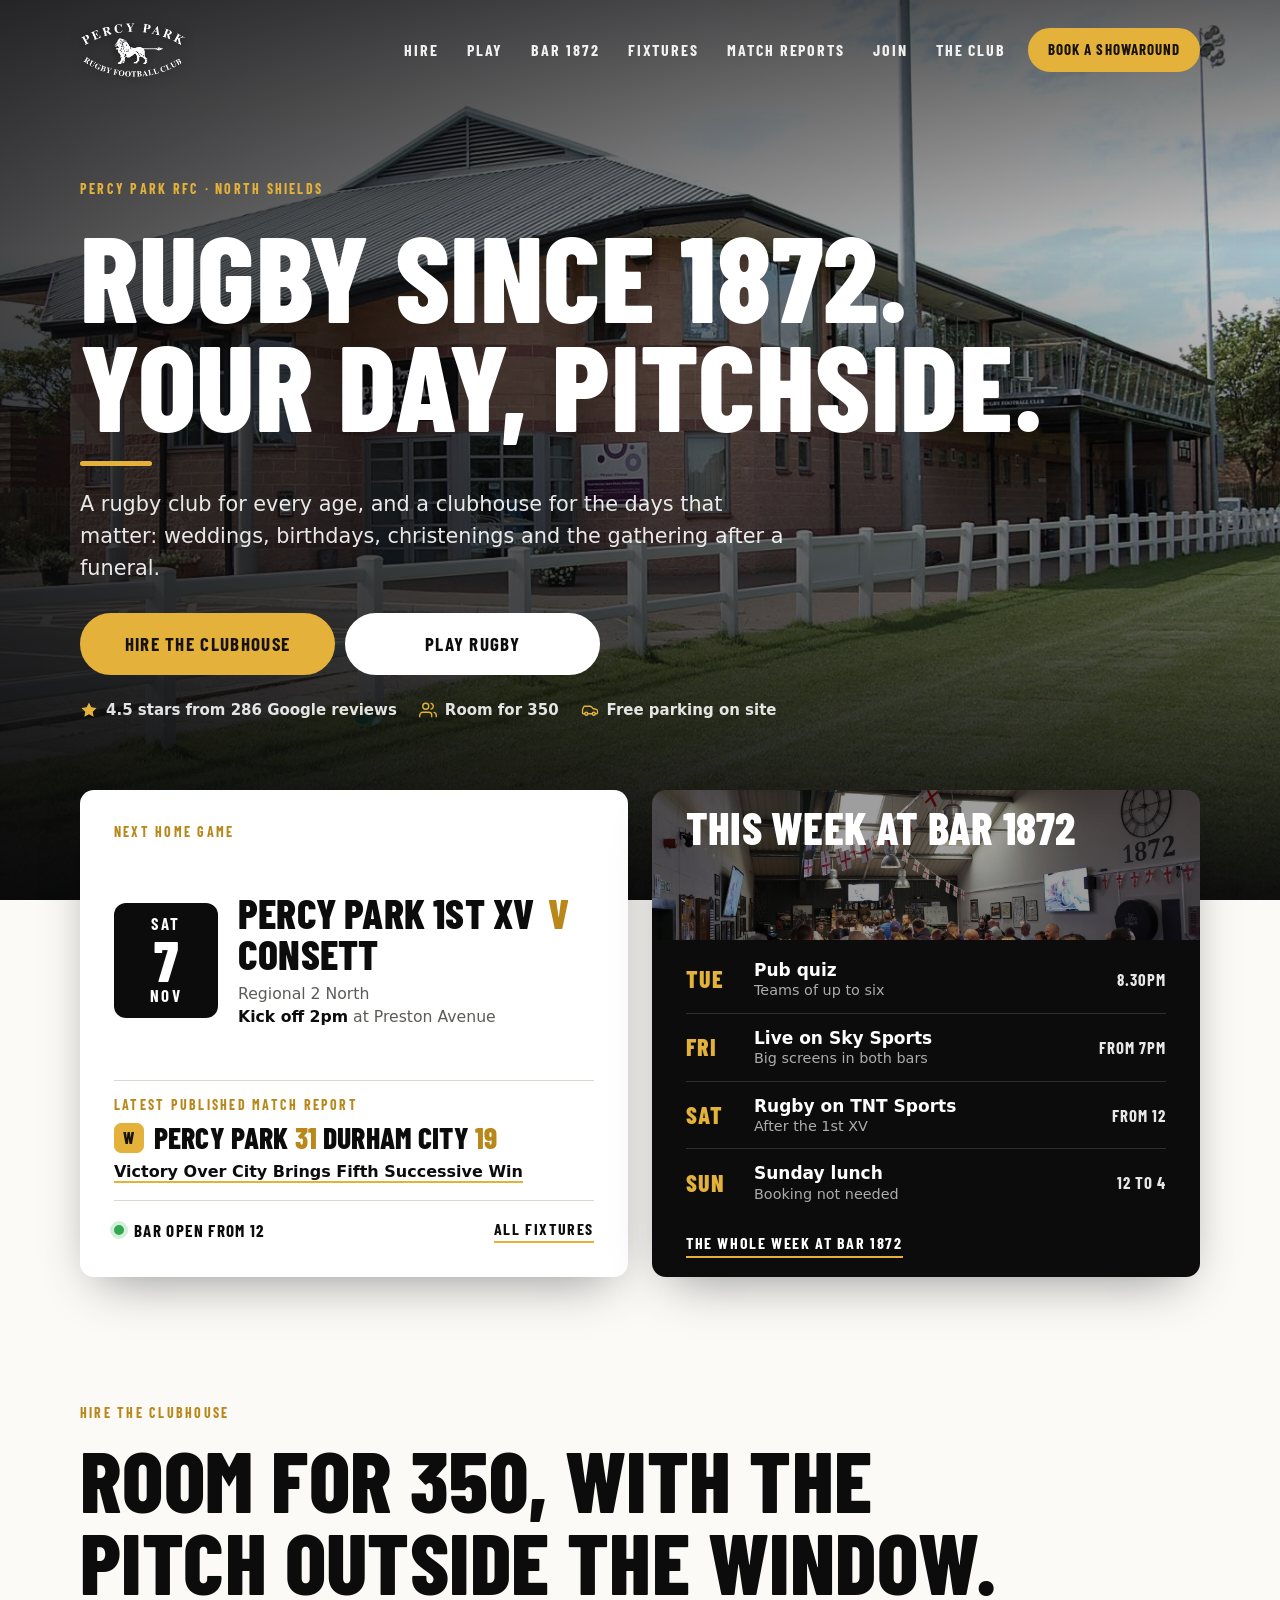
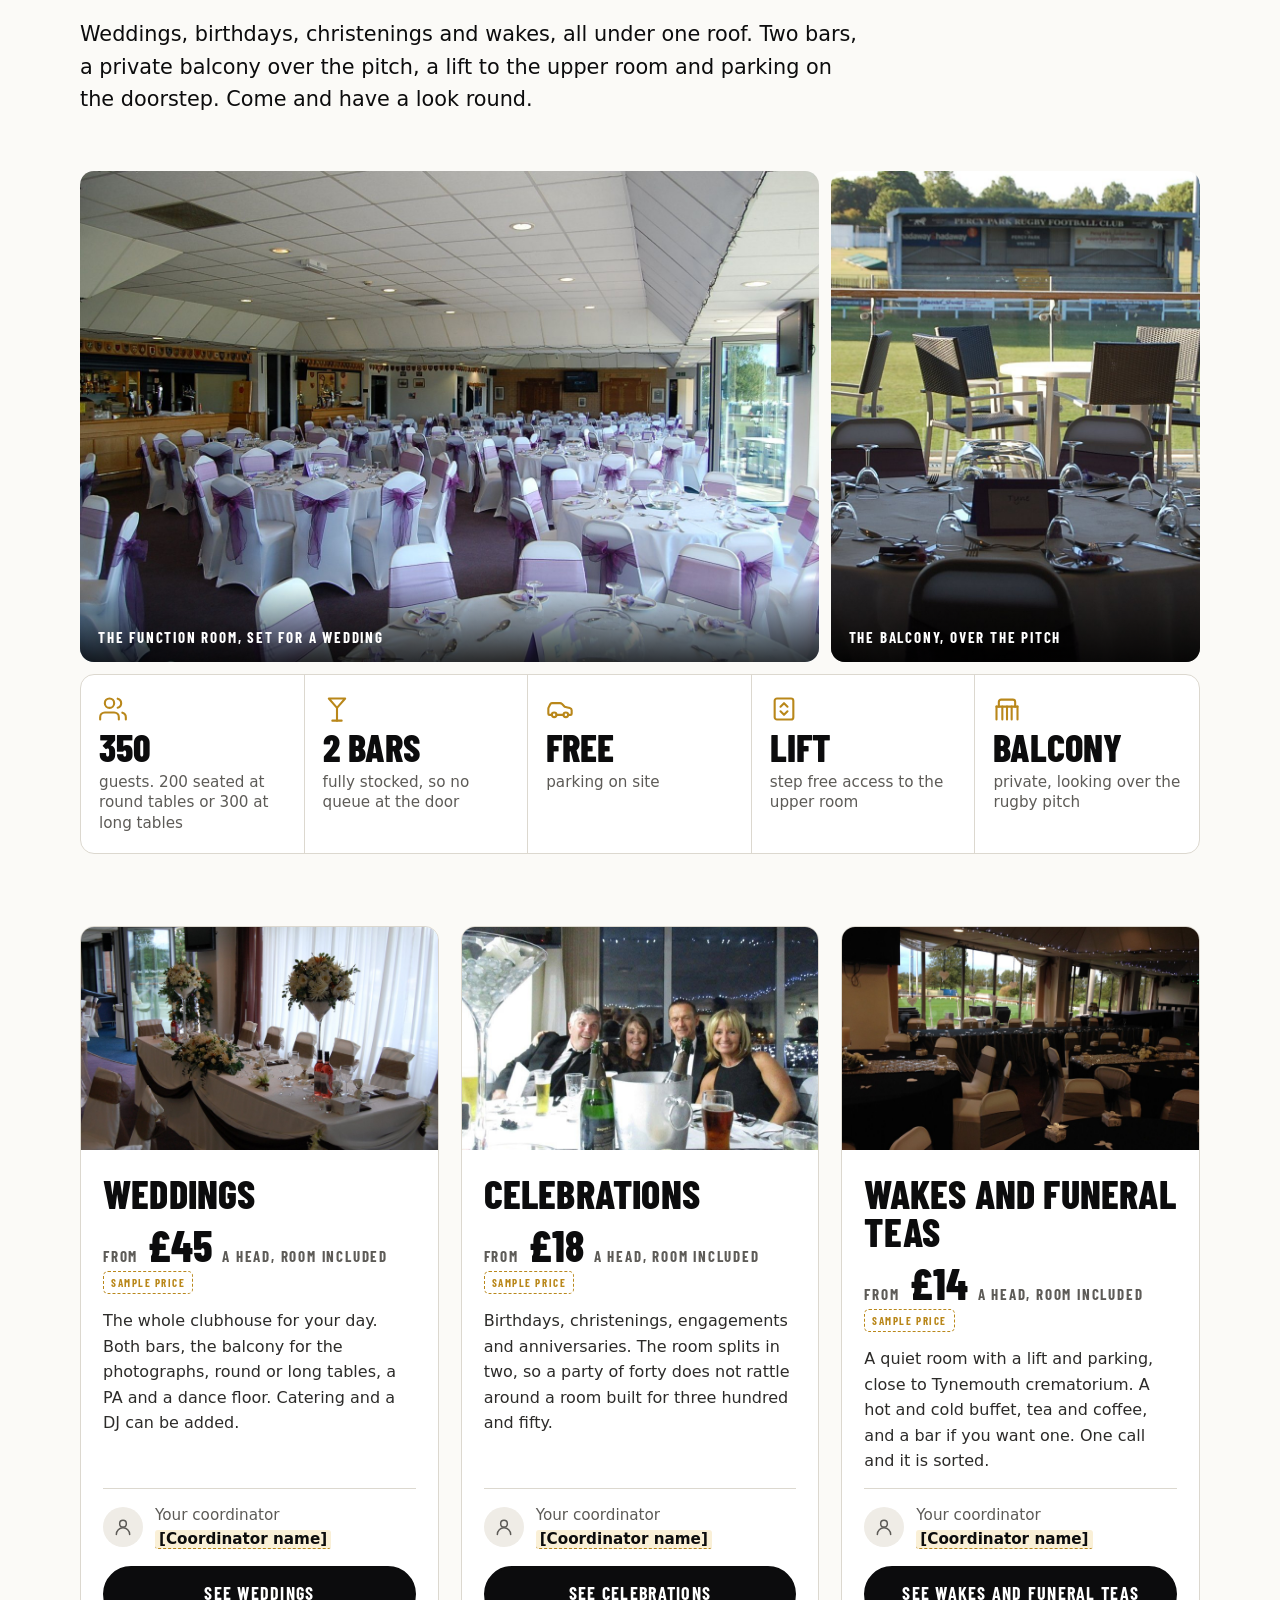
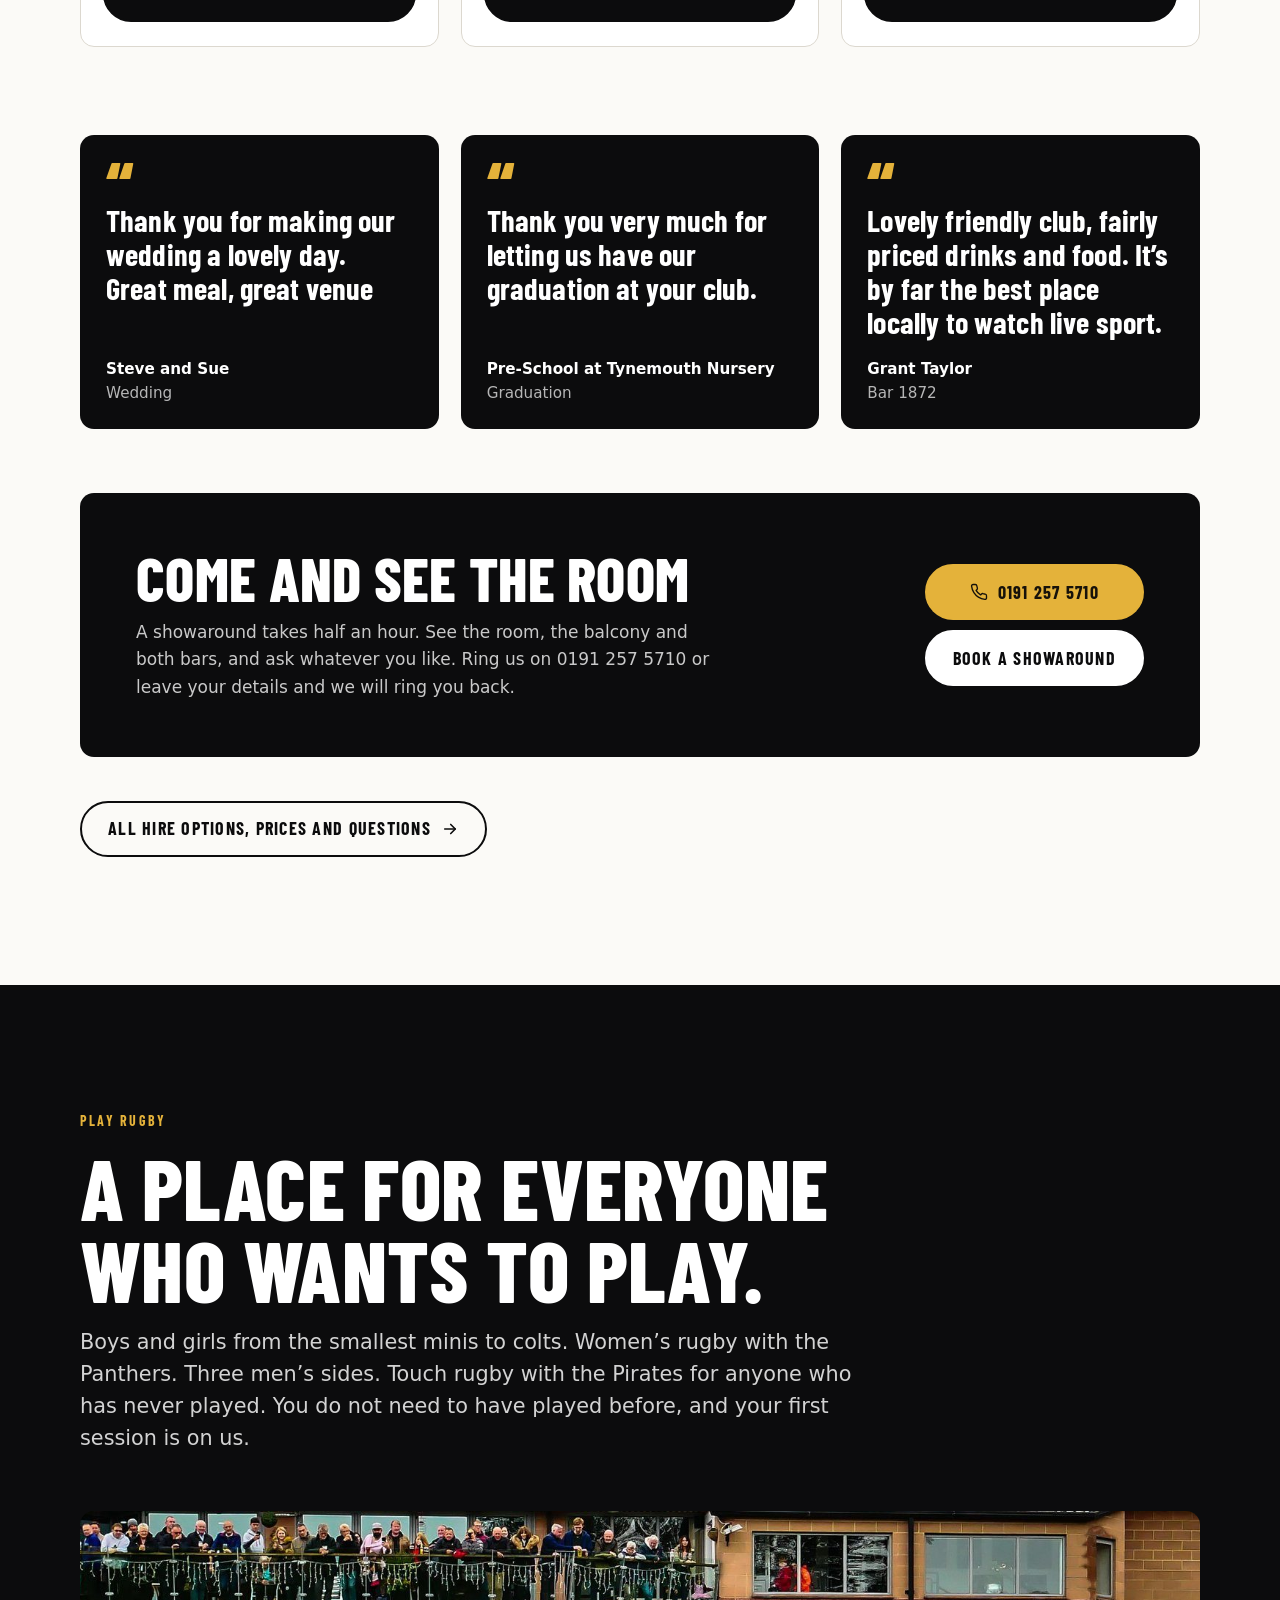
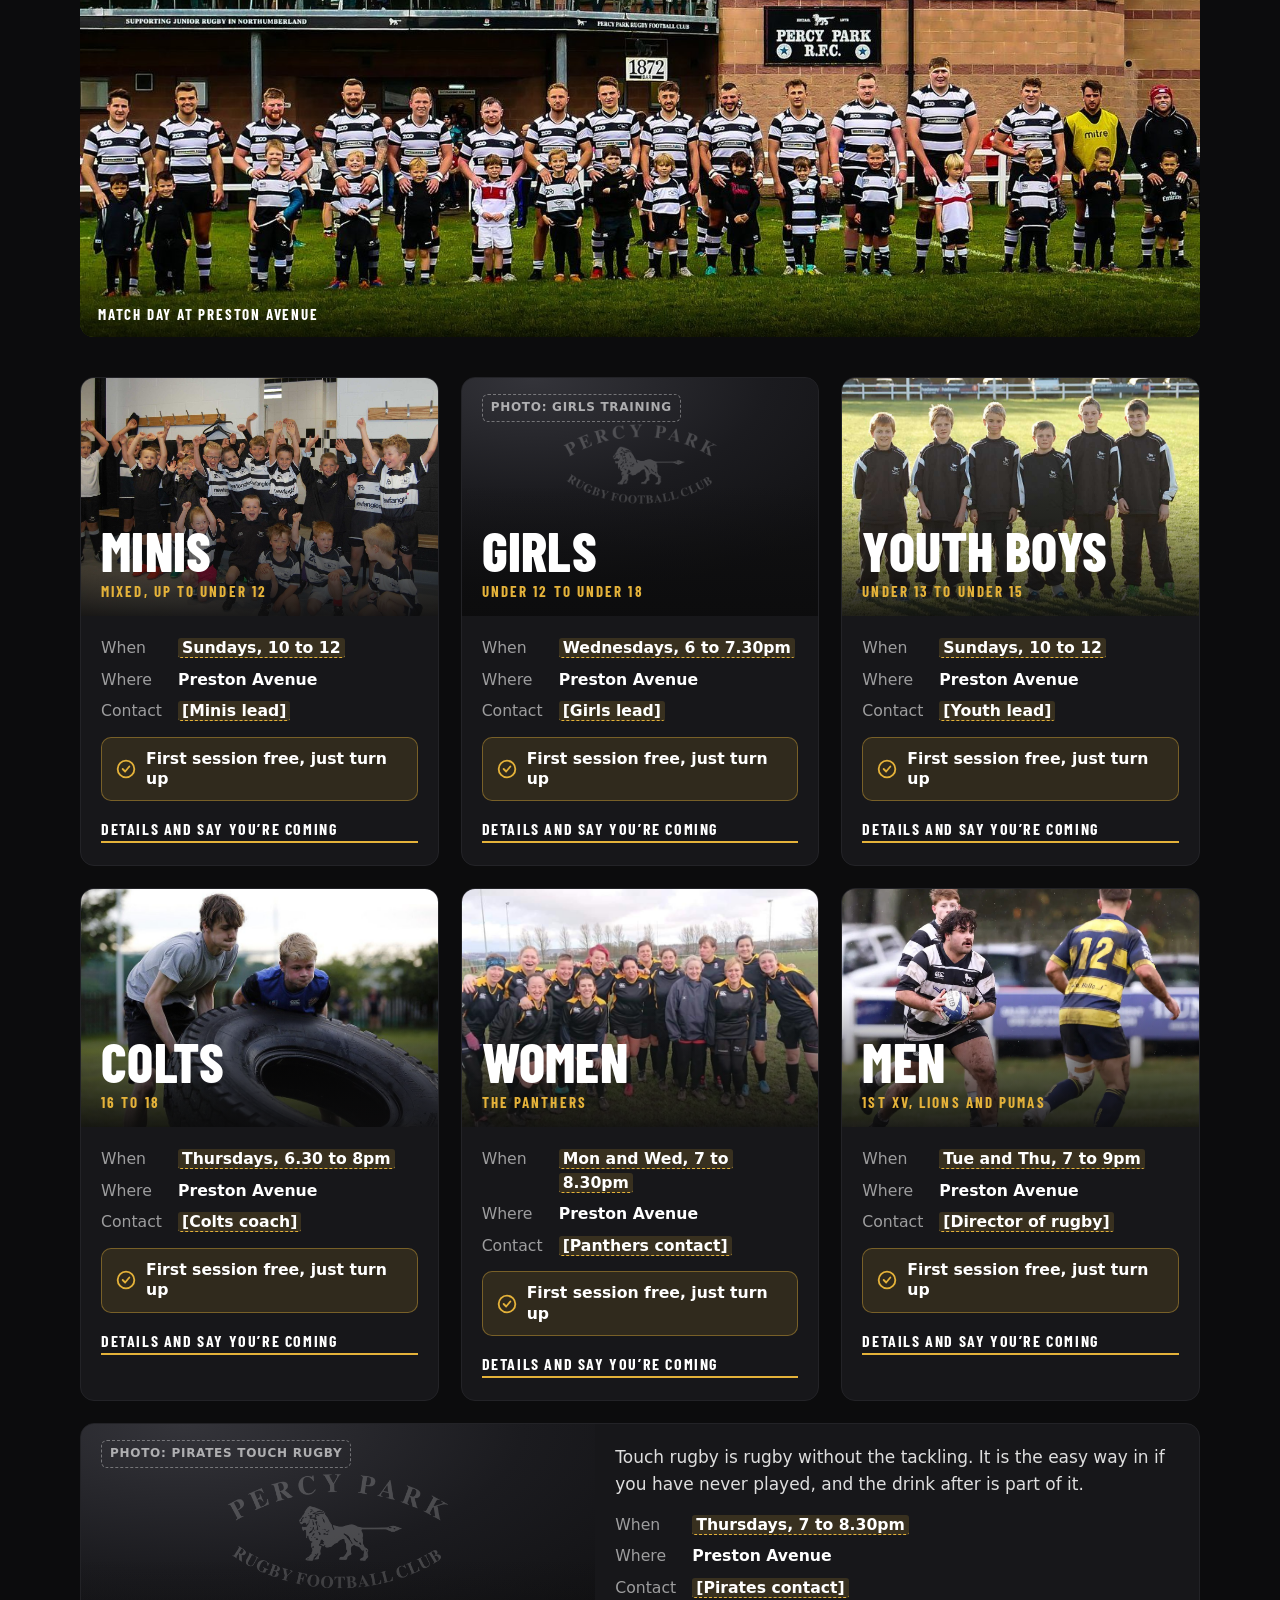
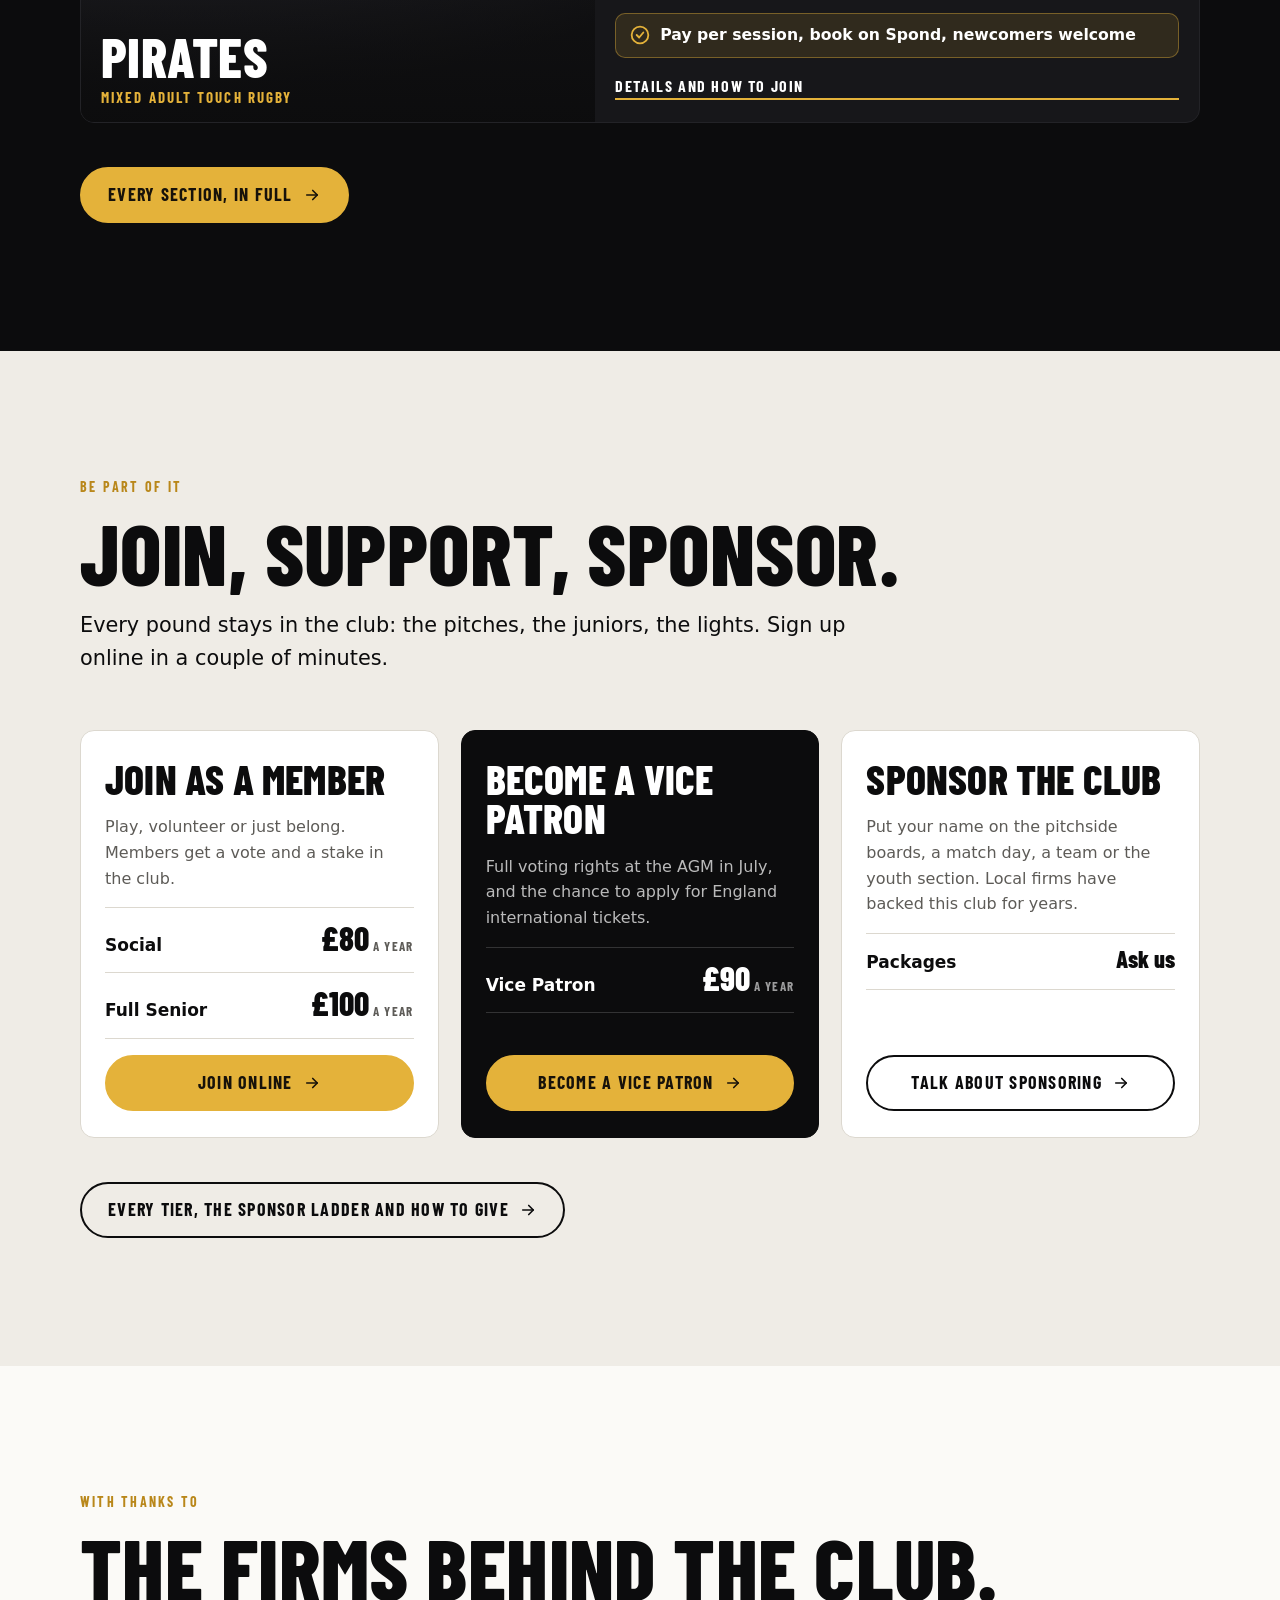
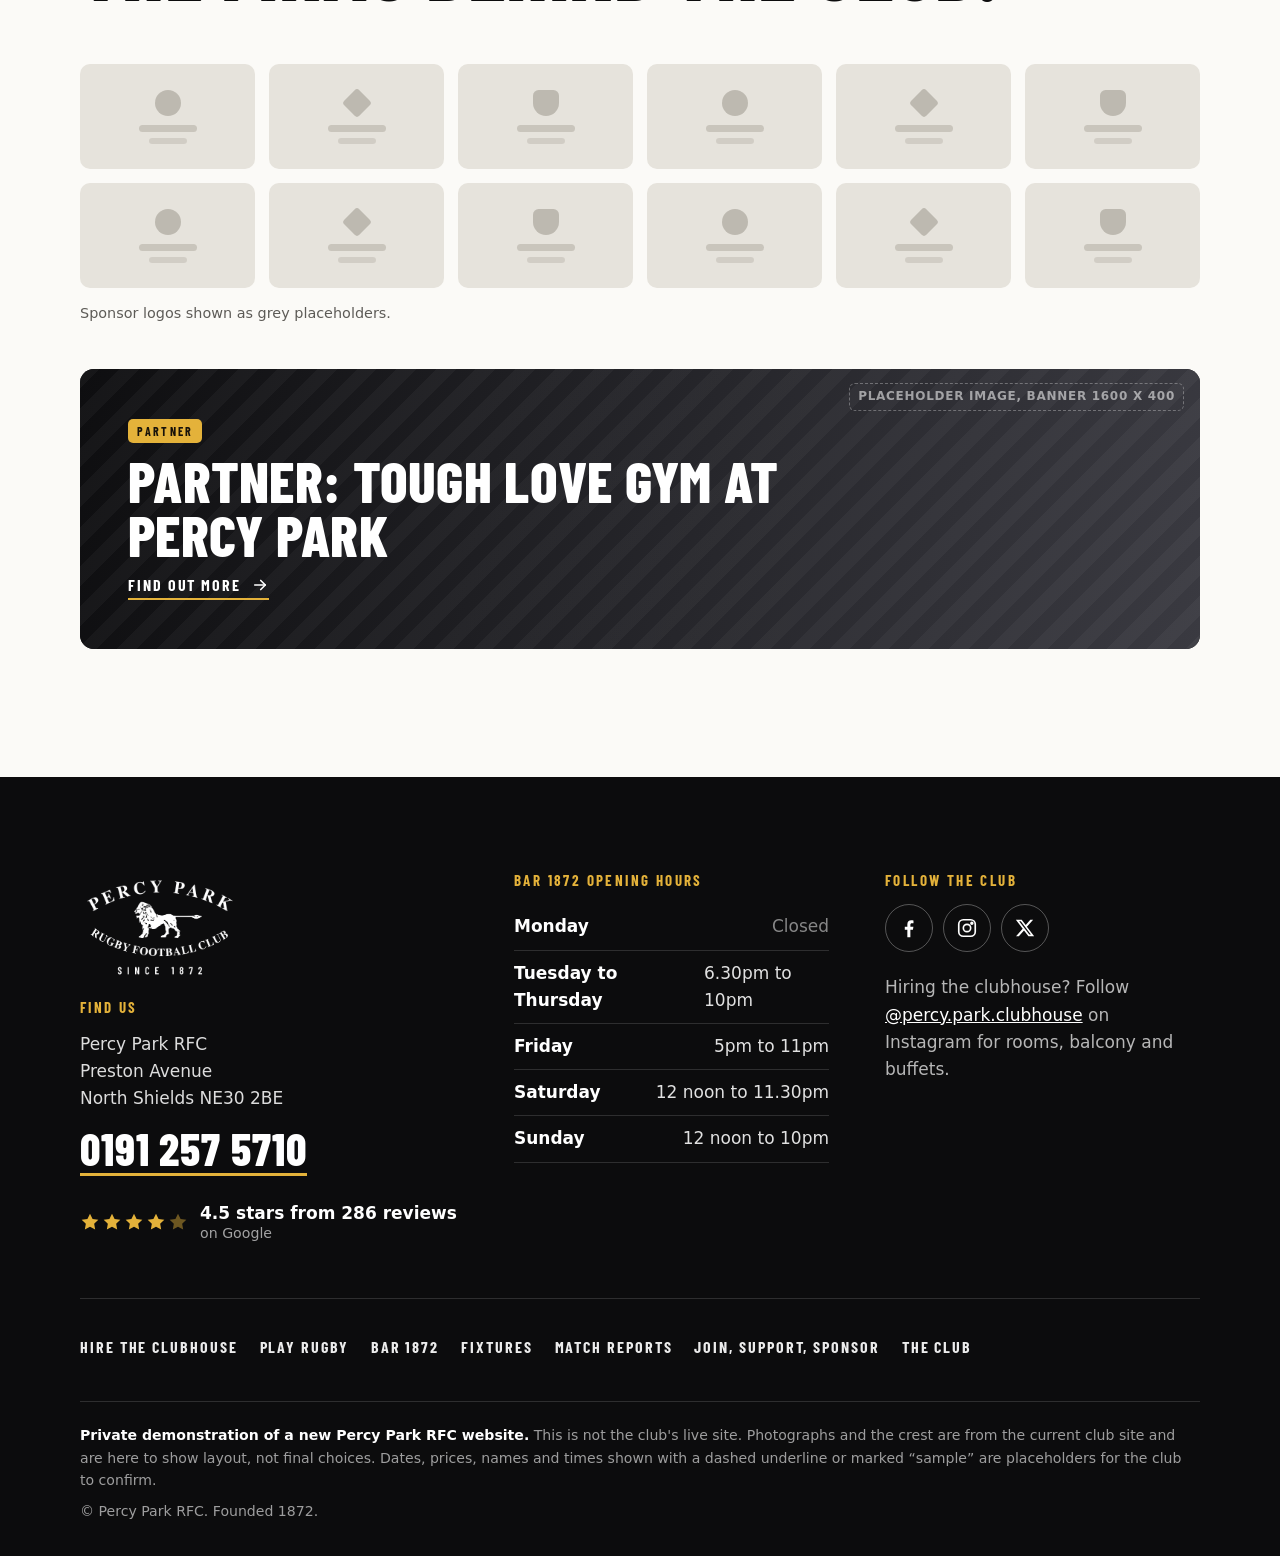
==== commit f5b98bbb: "Update Percy Park fixture and result" ====
--- a/index.html
+++ b/index.html
@@ -111,19 +111,19 @@
 <section class="strip" aria-label="Next home game and this week at Bar 1872" id="bar">
   <div class="wrap">
 
-    <!-- PLACEHOLDER: fixture. Real club, real league (Regional 2 North, per the audit), invented date and opponent pairing. Pull from the ClubZap fixtures feed when built. -->
+    <!-- Next home fixture confirmed on the club's 1st XV fixtures page, 2 Nov 2026. -->
     <article class="card fixture" data-placeholder="next-home-game">
       <p class="eyebrow">Next home game</p>
       <div class="fx">
-        <div class="fx-date" aria-label="Saturday 14 November"><small>Sat</small><b>14</b><small>Nov</small></div>
+        <div class="fx-date" aria-label="Saturday 7 November"><small>Sat</small><b>7</b><small>Nov</small></div>
         <div>
-          <h3>Percy Park 1st XV <em>v</em> Penrith</h3>
-          <p class="meta">Regional 2 North<br><strong>Kick off 3pm</strong> at Preston Avenue</p>
+          <h3>Percy Park 1st XV <em>v</em> Consett</h3>
+          <p class="meta">Regional 2 North<br><strong>Kick off 2pm</strong> at Preston Avenue</p>
         </div>
       </div>
       <!-- LAST TIME OUT: real, from the club's own site (1st XV report published 28 Oct 2026, match played Sat 24 Oct). Chosen placement: inside the existing next home game card, so the page keeps one rugby block and no second hero. Update by hand until the live site pulls the latest report from one place. -->
       <div class="lastout">
-        <p class="eyebrow">Last time out</p>
+        <p class="eyebrow">Latest published match report</p>
         <p class="lo-score"><span class="res w" aria-label="Won">W</span><span>Percy Park <b>31</b> Durham City <b>19</b></span></p>
         <a class="lo-link" href="reports.html#durham-city-2026-10-24">Victory Over City Brings Fifth Successive Win</a>
       </div>
